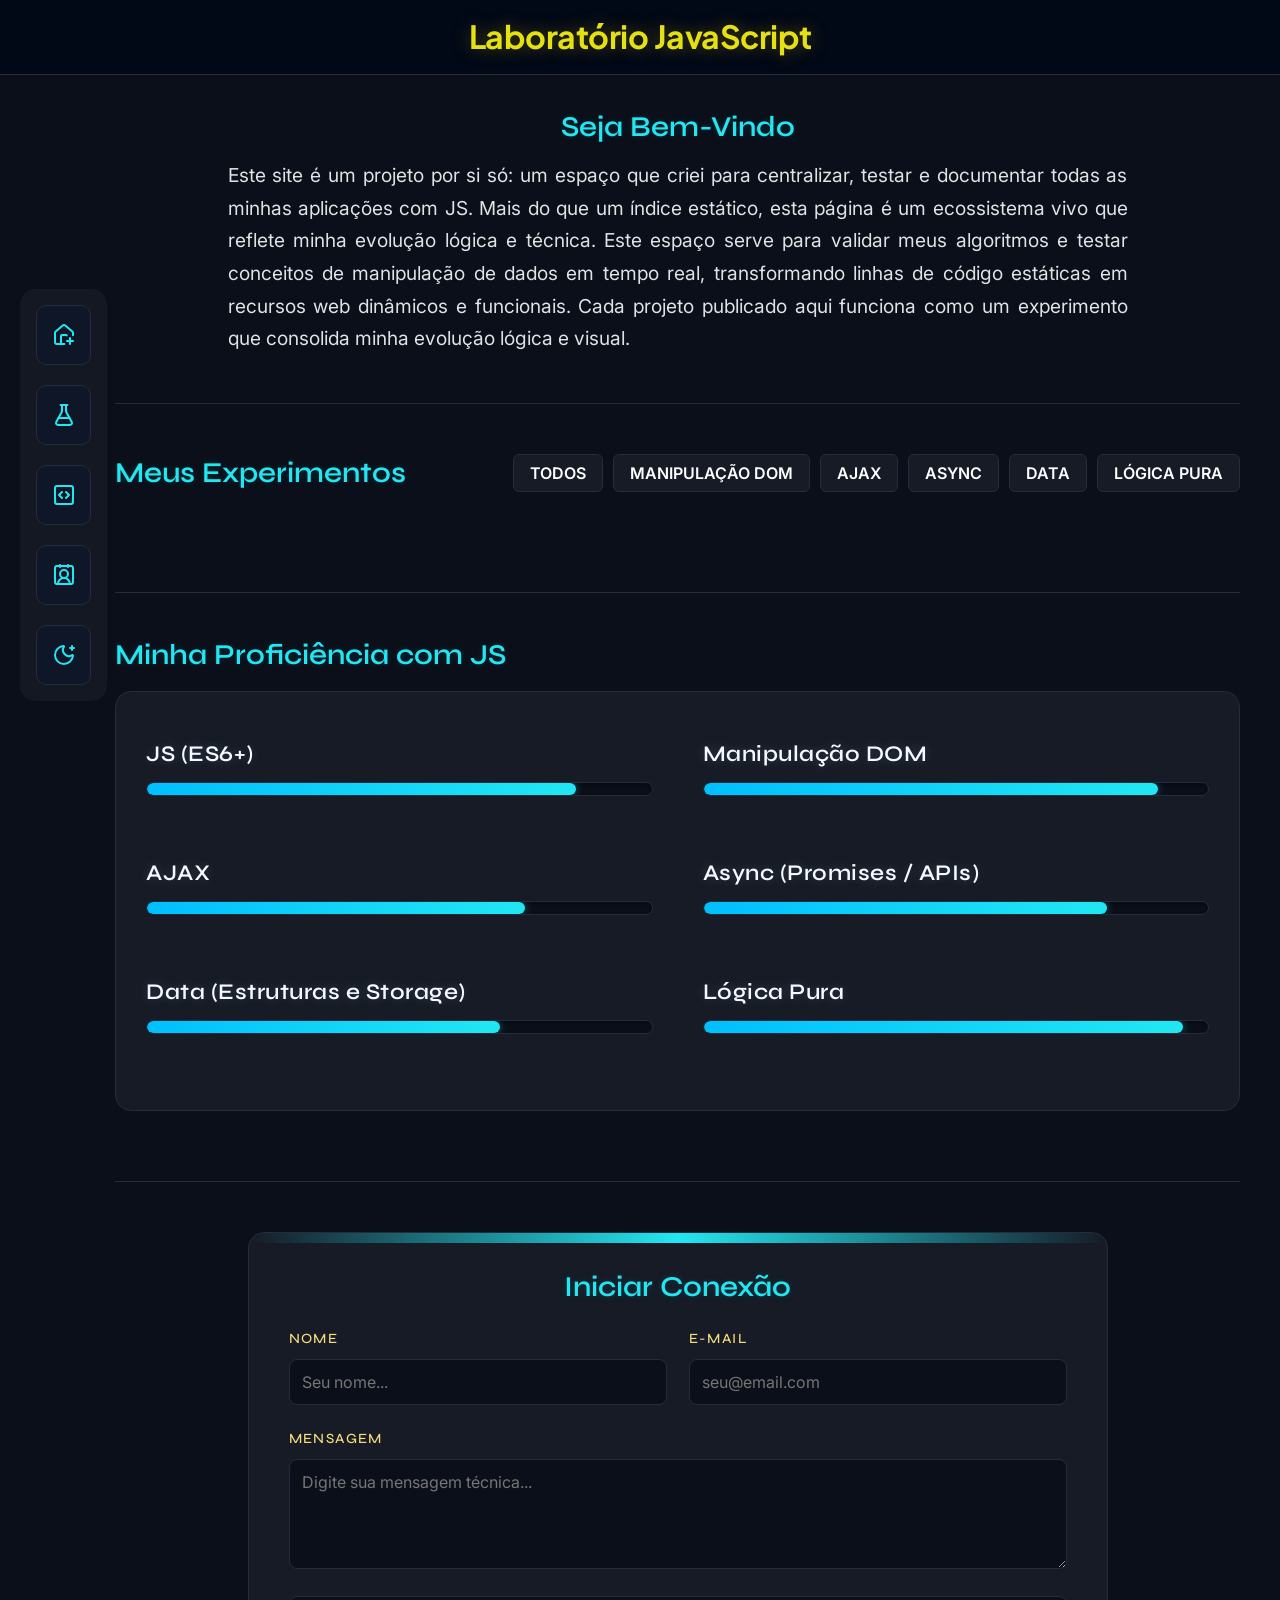
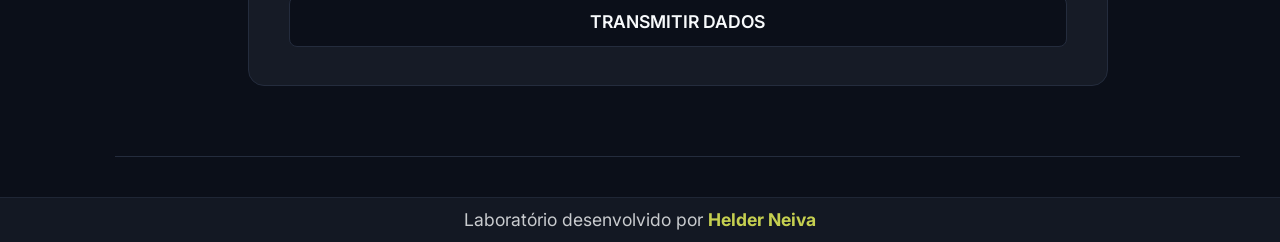
==== index.html @ 337a525c "postll" ====
<!DOCTYPE html>
<html lang="pt-br">
<head>
    <meta charset="UTF-8">
    <meta name="viewport" content="width=device-width, initial-scale=1.0">
    <title>Laboratório JavaScript</title>
    <link rel="shortcut icon" href="favicon.ico" type="image/x-icon">

    <script>
      try {
        if (localStorage.getItem('laboratorio-tema') === 'light') {
          document.documentElement.classList.add('light-mode');
        }
      } catch (e) {}
    </script>

    <link rel="preconnect" href="https://fonts.googleapis.com">
    <link rel="preconnect" href="https://fonts.gstatic.com" crossorigin>
    <link href="https://fonts.googleapis.com/css2?family=Plus+Jakarta+Sans:wght@700;800&display=swap" rel="stylesheet">

    <link rel="stylesheet" href="estilos/principal.css">
    <script src="scripts/lucide.js"></script>
</head>
<body>

    <header>
        <h1>Laboratório JavaScript</h1>
    </header>

    <nav id="menu" aria-label="Menu principal">
        <ul>
            <li><a href="#apresentacao" aria-label="Início"><i data-lucide="house-plus"></i></a></li>
            <li><a href="#painel-controle" aria-label="Meus experimentos"><i data-lucide="flask-conical"></i></a></li>
            <li><a href="#experiencia" aria-label="Minha proficiência"><i data-lucide="square-code"></i></a></li>
            <li><a href="#contato" aria-label="Contato"><i data-lucide="contact-round"></i></a></li>
            <li><a href="#" class="btn-tema" aria-label="Alternar tema claro/escuro"><i data-lucide="moon-star"></i></a></li>
        </ul>
    </nav>

    <main>
        <section id="apresentacao">
            <h2>Seja Bem-Vindo</h2>
            <p>Este site é um projeto por si só: um espaço que criei para centralizar, testar e documentar todas as minhas aplicações com JS. Mais do que um índice estático, esta página é um ecossistema vivo que reflete minha evolução lógica e técnica. Este espaço serve para validar meus algoritmos e testar conceitos de manipulação de dados em tempo real, transformando linhas de código estáticas em recursos web dinâmicos e funcionais. Cada projeto publicado aqui funciona como um experimento que consolida minha evolução lógica e visual.</p>
        </section>

        <section id="painel-controle" class="lab">
            <div class="painel-barra-horizontal">
                <h2>Meus Experimentos</h2>

                <div class="filtros">
                    <button class="btn-filtro active" data-categoria="todos">Todos</button>
                    <button class="btn-filtro" data-categoria="dom">Manipulação DOM</button>
                    <button class="btn-filtro" data-categoria="api">AJAX</button>
                    <button class="btn-filtro" data-categoria="async">Async</button>
                    <button class="btn-filtro" data-categoria="data">Data</button>
                    <button class="btn-filtro" data-categoria="logica">Lógica Pura</button>
                </div>
            </div>

            <!-- O Grid onde o JavaScript renderiza os cards -->
            <div id="grid-projetos" class="grid-container"></div>
        </section>

        <section id="experiencia" class="experiencia-container">
            <h2>Minha Proficiência com JS</h2>
            <div class="habilidades-bloco">
                <div class="tech-item">
                    <h3>JS (ES6+)</h3>
                    <div class="barra-progresso"><div class="progresso-interno" style="width: 85%;"></div></div>
                </div>
                <div class="tech-item">
                    <h3>Manipulação DOM</h3>
                    <div class="barra-progresso"><div class="progresso-interno" style="width: 90%;"></div></div>
                </div>
                <div class="tech-item">
                    <h3>AJAX</h3>
                    <div class="barra-progresso"><div class="progresso-interno" style="width: 75%;"></div></div>
                </div>
                <div class="tech-item">
                    <h3>Async (Promises / APIs)</h3>
                    <div class="barra-progresso"><div class="progresso-interno" style="width: 80%;"></div></div>
                </div>
                <div class="tech-item">
                    <h3>Data (Estruturas e Storage)</h3>
                    <div class="barra-progresso"><div class="progresso-interno" style="width: 70%;"></div></div>
                </div>
                <div class="tech-item">
                    <h3>Lógica Pura</h3>
                    <div class="barra-progresso"><div class="progresso-interno" style="width: 95%;"></div></div>
                </div>
            </div>
        </section>

        <section id="contato" class="contato-container">
            <div class="formulario-bloco">
                <h2>Iniciar Conexão</h2>
                <form id="form-contato">
                    <div class="input-grupo">
                        <label for="nome">Nome</label>
                        <input type="text" id="nome" name="nome" required placeholder="Seu nome...">
                    </div>
                    <div class="input-grupo">
                        <label for="email">E-mail</label>
                        <input type="email" id="email" name="email" required placeholder="seu@email.com">
                    </div>
                    <div class="input-grupo">
                        <label for="mensagem">Mensagem</label>
                        <textarea id="mensagem" name="mensagem" rows="4" required placeholder="Digite sua mensagem técnica..."></textarea>
                    </div>
                    <button type="submit" class="btn-enviar">Transmitir Dados</button>
                </form>
            </div>
        </section>
    </main>

    <footer>
        <p>Laboratório desenvolvido por <a href="https://github.com/helderneiva" target="_blank" rel="noopener noreferrer">Helder Neiva</a></p>
    </footer>

    <div id="modal-container" class="modal-oculto" role="dialog" aria-modal="true" aria-hidden="true">
        <div class="modal-conteudo">
            <button id="btn-fechar-modal" class="modal-fechar" type="button" aria-label="Fechar"><i data-lucide="x"></i></button>
            <div id="modal-corpo">
                <!-- Conteúdo dinâmico -->
            </div>
        </div>
    </div>

    <script src="scripts/script.js"></script>
    <script>
      lucide.createIcons();
    </script>
</body>
</html>
---- estilos/principal.css ----
@charset "UTF-8";

@font-face {
  font-family: 'Syne Local';
  src: url('../fontes/Syne-VariableFont_wght.ttf') format('truetype');
  font-weight: 400 800;
  font-style: normal;
  font-display: swap;
}

@font-face {
  font-family: 'Inter Local';
  src: url('../fontes/Inter-VariableFont_opsz,wght.ttf') format('truetype');
  font-weight: 100 900;
  font-style: normal;
  font-display: swap;
}

:root {
  /* Tipografia */
  --font-titulos-main: 'Plus Jakarta Sans', sans-serif;
  --font-titulos-secoes: 'Syne Local', sans-serif;
  --font-textos: 'Inter Local', sans-serif;

  /* Base */
  --fundo-principal: #0b0f19;
  --fundo-card: #161b26;
  --borda: #242c3d;

  /* Texto */
  --texto: #f8fafc;
  --texto-inverso: #0b0f19;
  --texto-secundario: #f4ff5e;
  --texto-botao-filtro: #fdfeff;
  --opacidade-rodape: 0.8;

  --destaque: #ffe731;
  --destaque-inverso: #0b0f19;

  /* Títulos */
  --titulo-h2: #22e7f2;                    
  --titulo-h3: #fde829;
  --glow-h2: 0 0 6px #22e7f226;
  --glow-h3: 0 0 6px #e9d52033;

  --header-fundo: #010816;
  --header-cor: #e4e011;
  --header-glow: 0 0 18px #ffd60a56;

  
  --menu-fundo: #161b26cc;
  --menu-borda: transparent;
  --menu-item-fundo: #0f172acc;
  --menu-hover-fundo: #353535;             
  --menu-hover-icone: #e7f51f;             
  --menu-hover-borda: #f1ff31bb;

  /* Filtros e cards */
  --filtro-hover-fundo: #22e7f20d;
  --card-hover-sombra: 0 5px 15px #22e7f21a;

  --tech-titulo: #f5f9ff;
  --tech-titulo-glow: 0 0 12px #bcd9ff33;
  --tech-titulo-hover: #ffe731;
  --tech-titulo-hover-glow: 0 0 14px #ffe73173;
  --barra-gradiente: linear-gradient(90deg, #00bfff 0%, var(--titulo-h2) 100%);
  --barra-glow: 0 0 8px #22e7f266;
  --barra-sombra-interna: inset 0 2px 4px #00000066;

  
  --label-form: #f3dd7e;

  /* Modal */
  --modal-overlay: #0b0f19da;

  color-scheme: dark;
}

:root.light-mode {
  /* Base */
  --fundo-principal: #f6f8fc;
  --fundo-card: #ffffff;
  --borda: #d9e0ec;

  /* Texto */
  --texto: #0f172a;
  --texto-inverso: #0b0f19;
  --texto-secundario: #b45309;
  --texto-botao-filtro: var(--texto);
  --opacidade-rodape: 1;

  /* Destaque */
  --destaque: #f5c400;
  --destaque-inverso: #0b0f19;

  /* Títulos */
  --titulo-h2: #0e7490;
  --titulo-h3: #a16207;
  --glow-h2: none;
  --glow-h3: none;

  
  --header-fundo: #ffffffe6;
  --header-cor: #8a5a0b;
  --header-glow: none;

  /* Menu lateral */
  --menu-fundo: #ffffffcc;
  --menu-borda: #0f172a1a;
  --menu-item-fundo: #eef2f9cc;
  --menu-hover-fundo: #ffffff;
  --menu-hover-icone: #b45309;
  --menu-hover-borda: #b4530966;

  /* Filtros e cards */
  --filtro-hover-fundo: #0e74901a;
  --card-hover-sombra: 0 8px 20px #0e749024;

  /* Habilidades */
  --tech-titulo: var(--texto);
  --tech-titulo-glow: none;
  --tech-titulo-hover: var(--titulo-h3);
  --tech-titulo-hover-glow: none;
  --barra-gradiente: linear-gradient(90deg, #0891b2 0%, #0e7490 100%);
  --barra-glow: none;
  --barra-sombra-interna: inset 0 2px 4px #0f172a1a;

  /* Formulário */
  --label-form: #8a5a0b;

  --modal-overlay: #0f172a99;

  color-scheme: light;
}

html {
  scroll-behavior: smooth;
  scroll-padding-top: 100px;
}

* {
  margin: 0;
  padding: 0;
  box-sizing: border-box;
}

body {
  font-family: var(--font-textos);
  line-height: 1.5em;
  background-color: var(--fundo-principal);
  color: var(--texto);
  display: flex;
  flex-direction: column;
  min-height: 100vh;
  transition: background-color 0.3s ease, color 0.3s ease;
}

:focus-visible {
  outline: 2px solid var(--titulo-h2);
  outline-offset: 3px;
}

header {
  position: fixed;
  top: 0;
  left: 0;
  width: 100%;
  height: 75px;
  background-color: var(--header-fundo);
  border-bottom: 1px solid var(--borda);
  padding: 0 40px;
  display: flex;
  justify-content: center;
  align-items: center;
  z-index: 999;
  transition: background-color 0.3s ease;
}

header h1 {
  font-family: var(--font-titulos-main);
  font-size: 2em;
  font-weight: 700;
  line-height: 1.8;
  text-align: center;
  letter-spacing: -0.5px;
  color: var(--header-cor);
  text-shadow: var(--header-glow);
}

nav#menu {
  position: fixed;
  top: 55%;
  left: 20px;
  transform: translateY(-50%);
  background: var(--menu-fundo);
  border: 1px solid var(--menu-borda);
  border-radius: 15px;
  padding: 15px;
  z-index: 1000;
  transition: all 0.3s ease;
}

nav#menu ul {
  list-style: none;
  display: flex;
  flex-direction: column;
  gap: 20px;
}

nav#menu a {
  text-decoration: none;
  color: var(--titulo-h2); 
  background-color: var(--menu-item-fundo);
  font-size: 1.2em;
  width: 55px;
  height: 60px;
  border-radius: 10px;
  border: 1px solid var(--borda);
  display: flex;
  justify-content: center;
  align-items: center;
  transition: all 0.3s cubic-bezier(0.4, 0, 0.2, 1);
}

nav#menu a:hover,
nav#menu a:focus-visible {
  background-color: var(--menu-hover-fundo);
  color: var(--menu-hover-icone);
  border-color: var(--menu-hover-borda);
  transform: scale(1.1) translateX(4px);
}

main {
  flex: 1;
  padding-top: 85px;
  padding-left: 115px;
  padding-right: 40px;
  max-width: 1300px;
  width: 100%;
  margin: 0 auto;
}

h2 {
  font-family: var(--font-titulos-secoes);
  font-size: 1.8em;
  font-weight: 600;
  color: var(--titulo-h2);
  text-shadow: var(--glow-h2);
  margin-bottom: 24px;
}

h3 {
  font-family: var(--font-titulos-secoes);
  font-size: 1.4em;
  font-weight: 600;
  color: var(--titulo-h3);
  text-shadow: var(--glow-h3);
}

section {
  padding: 50px 0 70px 0;
  border-bottom: 1px solid var(--borda);
}

section#apresentacao {
  text-align: center;
  padding: 30px 0 48px 0;
}

section#apresentacao h2 {
  margin-bottom: 20px;
}

section#apresentacao p {
  max-width: 75ch;
  margin: 0 auto;
  font-size: 1.2em;
  line-height: 1.7em;
  text-align: justify;
  color: var(--texto);
  opacity: 0.9;
}

section#painel-controle {
  display: flex;
  flex-direction: column;
  gap: 30px;
}

.painel-barra-horizontal {
  display: flex;
  justify-content: space-between;
  align-items: center;
  flex-wrap: wrap;
  gap: 20px;
}

.painel-barra-horizontal h2 {
  margin-bottom: 0;
}

.filtros {
  display: flex;
  gap: 10px;
  flex-wrap: wrap;
}

.btn-filtro {
  font-family: var(--font-textos);
  font-size: 1em;
  font-weight: 600;
  background-color: var(--fundo-card);
  color: var(--texto-botao-filtro);
  border: 1px solid var(--borda);
  padding: 8px 16px;
  border-radius: 6px;
  cursor: pointer;
  text-transform: uppercase;
  transition: all 0.2s ease;
}

.btn-filtro:hover{
  color: var(--titulo-h2);
  border-color: var(--titulo-h2);
  background-color: var(--filtro-hover-fundo);
}

.grid-container {
  display: grid;
  grid-template-columns: repeat(auto-fill, minmax(min(280px, 100%), 1fr));
  gap: 24px;
  width: 100%;
}

.card-projeto {
  background-color: var(--fundo-card);
  border: 1px solid var(--borda);
  border-radius: 12px;
  padding: 24px;
  display: flex;
  flex-direction: column;
  gap: 16px;
  transition: all 0.25s ease;
  min-width: 0;
}

.card-projeto:hover {
  transform: translateY(-4px);
  border-color: var(--titulo-h2);
  box-shadow: var(--card-hover-sombra);
}

.card-projeto p {
  color: var(--texto);
  opacity: 0.85;
  overflow-wrap: anywhere;
}

.card-tag {
  font-size: 1em;
  color: var(--titulo-h2);
  text-transform: uppercase;
  font-weight: bold;
}

.card-link {
  font-family: var(--font-titulos-secoes);
  text-decoration: none;
  background-color: var(--fundo-principal);
  color: var(--texto);
  border: 1px solid var(--borda);
  padding: 10px;
  border-radius: 8px;
  text-align: center;
  font-weight: bold;
  text-transform: uppercase;
  font-size: 1em;
  cursor: pointer;
  transition: all 0.2s ease;
}

.card-link:hover {
  background-color: var(--destaque);
  color: var(--texto-inverso);
  border-color: var(--destaque);
}

/* --- HABILIDADES --- */
.experiencia-container h2 {
  text-align: left;
}

.habilidades-bloco {
  background-color: var(--fundo-card);
  border: 1px solid var(--borda);
  border-radius: 16px;
  padding: 50px 30px;
  display: grid;
  grid-template-columns: repeat(auto-fit, minmax(min(350px, 100%), 1fr));
  gap: 40px 50px;
  height: auto;
  min-height: 420px;
}

.tech-item {
  display: flex;
  flex-direction: column;
  gap: 16px;
  width: 100%;
  min-width: 0;
}

.tech-item h3 {
  font-family: var(--font-titulos-secoes);
  font-size: 1.4em;
  font-weight: 600;
  letter-spacing: 0.5px;
  color: var(--tech-titulo);
  text-shadow: var(--tech-titulo-glow);
  transform-origin: left center;
  transition: color 0.25s ease, transform 0.25s ease, text-shadow 0.25s ease;
}

.tech-item:hover h3 {
  color: var(--tech-titulo-hover);
  text-shadow: var(--tech-titulo-hover-glow);
  transform: scale(1.07);
}

.barra-progresso {
  width: 100%;
  height: 14px;
  background-color: var(--fundo-principal);
  border: 1px solid var(--borda);
  border-radius: 50px;
  overflow: hidden;
  box-shadow: var(--barra-sombra-interna);
}

.progresso-interno {
  height: 100%;
  background: var(--barra-gradiente);
  border-radius: 50px;
  box-shadow: var(--barra-glow);
  transition: width 1.5s cubic-bezier(0.1, 1, 0.1, 1);
  width: 0%;
}

section#contato {
  width: 100%;
  margin: 0 auto;
  display: flex;
  flex-flow: row nowrap;
  justify-content: center;
  align-items: center;
}

.formulario-bloco {
  background-color: var(--fundo-card);
  border: 1px solid var(--borda);
  padding: 42px 40px 38px 40px;
  border-radius: 16px;
  position: relative;
  overflow: hidden;
  width: 100%;
  max-width: 860px;
}

.formulario-bloco::before {
  content: '';
  position: absolute;
  top: 0;
  left: 0;
  width: 100%;
  height: 10px;
  background: linear-gradient(90deg, transparent, var(--titulo-h2), transparent);
}

.formulario-bloco h2 {
  margin-bottom: 28px;
  text-align: center;
}

#form-contato {
  display: grid;
  grid-template-columns: repeat(2, minmax(0, 1fr)); /* Nome e E-mail lado a lado */
  gap: 22px;
}

#form-contato .input-grupo:nth-child(1) {
  grid-column: 1;
}

#form-contato .input-grupo:nth-child(2) {
  grid-column: 2;
}

#form-contato .input-grupo:nth-child(3) {
  grid-column: 1 / -1;
}

#form-contato .btn-enviar {
  grid-column: 1 / -1;
}

.input-grupo {
  display: flex;
  flex-direction: column;
  gap: 8px;
}

.input-grupo label {
  font-family: var(--font-titulos-secoes);
  color: var(--label-form);
  font-size: 0.88em;
  font-weight: 500;
  letter-spacing: 0.1em;
  text-transform: uppercase;
}

.input-grupo input,
.input-grupo textarea {
  width: 100%;
  background-color: var(--fundo-principal);
  border: 1px solid var(--borda);
  border-radius: 8px;
  padding: 12px;
  color: var(--texto);
  font-family: var(--font-textos);
  font-size: 1em;
  transition: all 0.2s ease;
}

.input-grupo textarea {
  min-height: 110px;
  max-height: 250px;
  resize: vertical;
}

.btn-enviar {
  font-family: var(--font-textos);
  background-color: var(--fundo-principal);
  color: var(--texto);
  border: 1px solid var(--borda);
  padding: 14px;
  border-radius: 8px;
  font-size: 1.1em;
  font-weight: 600;
  text-transform: uppercase;
  cursor: pointer;
  transition: all 0.2s ease;
  margin-top: 5px;
}

.btn-enviar:hover:not(:disabled) {
  background-color: var(--destaque);
  color: var(--texto-inverso);
  border-color: var(--destaque);
}

.btn-enviar:disabled {
  opacity: 0.6;
  cursor: wait;
}

footer {
  background-color: var(--fundo-card);
  border-top: 1px solid var(--borda);
  padding: 10px;
  text-align: center;
  font-family: var(--font-textos);
  font-size: 1.1em;
  color: var(--texto);
  opacity: var(--opacidade-rodape);
  margin-top: 40px;
}

footer p {
  max-width: 1200px;
  margin: 0 auto;
}

footer a {
  color: var(--texto-secundario);
  text-decoration: none;
  font-weight: 700;
  transition: all 0.3s ease;
}

footer a:hover {
  color: var(--titulo-h2);
}

#modal-container {
  position: fixed;
  top: 0;
  left: 0;
  width: 100%;
  height: 100%;
  background-color: var(--modal-overlay);
  backdrop-filter: blur(8px);
  display: flex;
  justify-content: center;
  align-items: center;
  z-index: 2000;
  opacity: 0;
  pointer-events: none;
  visibility: hidden;
  transition: opacity 0.3s ease, visibility 0.3s ease;
}

#modal-container.visivel {
  opacity: 1;
  pointer-events: all;
  visibility: visible;
}

.modal-conteudo {
  background-color: var(--fundo-card);
  border: 1px solid var(--borda);
  border-radius: 16px;
  width: 90%;
  max-width: 500px;
  max-height: 90vh;
  overflow-y: auto;
  padding: 30px;
  position: relative;
  transform: scale(0.95);
  transition: transform 0.3s ease;
}

#modal-container.visivel .modal-conteudo {
  transform: scale(1);
}

#modal-corpo h2 {
  padding-right: 30px;
}

.modal-fechar {
  position: absolute;
  top: 15px;
  right: 15px;
  background: transparent;
  border: none;
  color: var(--texto);
  display: flex;
  justify-content: center;
  align-items: center;
  cursor: pointer;
}

.modal-fechar:hover {
  color: var(--titulo-h2);
}

.modal-oculto {
  opacity: 0;
  pointer-events: none;
  visibility: hidden;
}
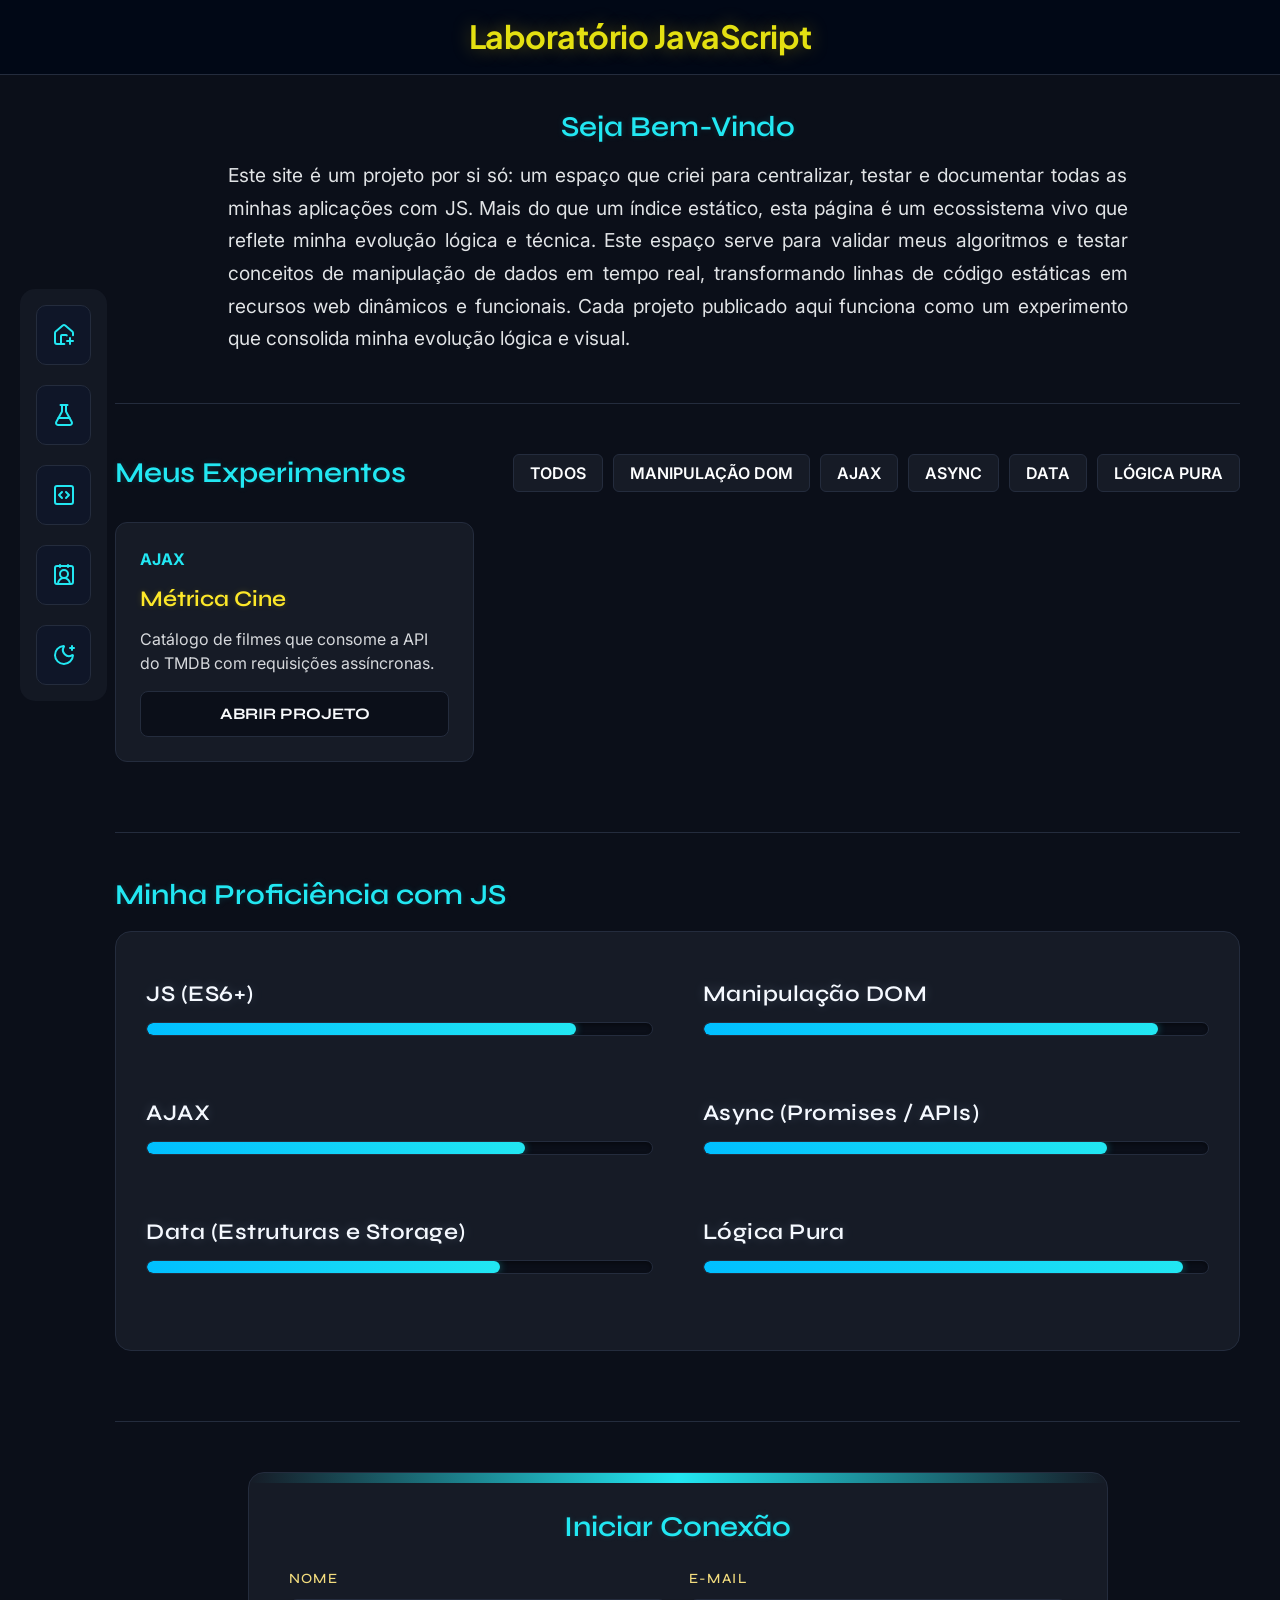
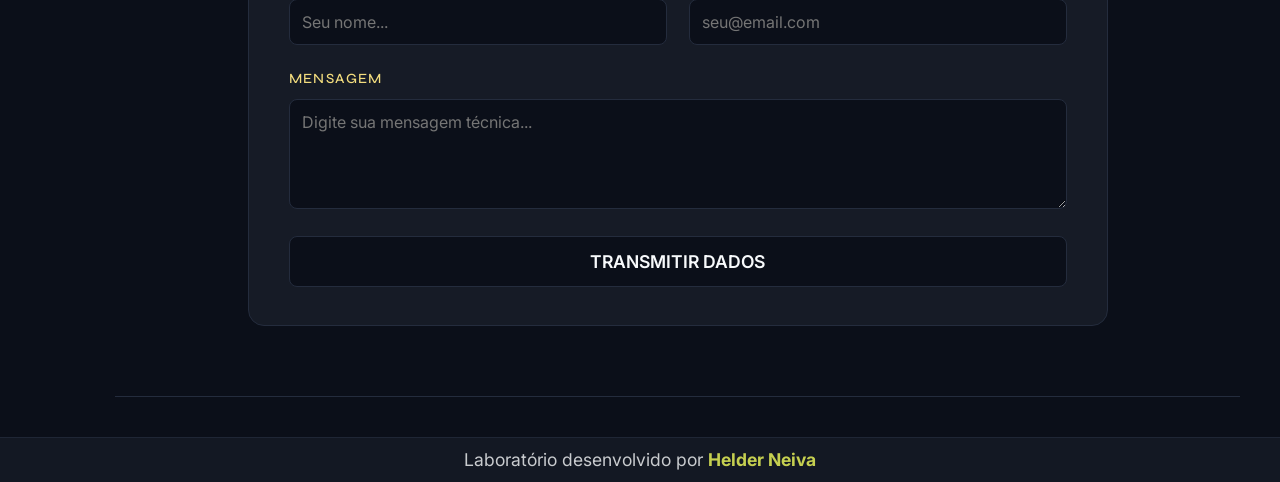
==== commit 627c0f5d: "mtcn" ====
--- a/index.html
+++ b/index.html
@@ -126,6 +126,7 @@
         </div>
     </div>
 
+    <script src="scripts/projetos.js"></script>
     <script src="scripts/script.js"></script>
     <script>
       lucide.createIcons();
--- a/estilos/principal.css
+++ b/estilos/principal.css
@@ -658,4 +658,22 @@
   opacity: 0;
   pointer-events: none;
   visibility: hidden;
+}
+
+.modal-conteudo.modal-largo {
+  width: 95%;
+  max-width: 1000px;
+}
+
+.modal-iframe {
+  width: 100%;
+  height: 65vh;
+  border: 1px solid var(--borda);
+  border-radius: 8px;
+  background: #ffffff;
+}
+
+.modal-iframe + .card-link {
+  display: block;
+  margin-top: 12px;
 }
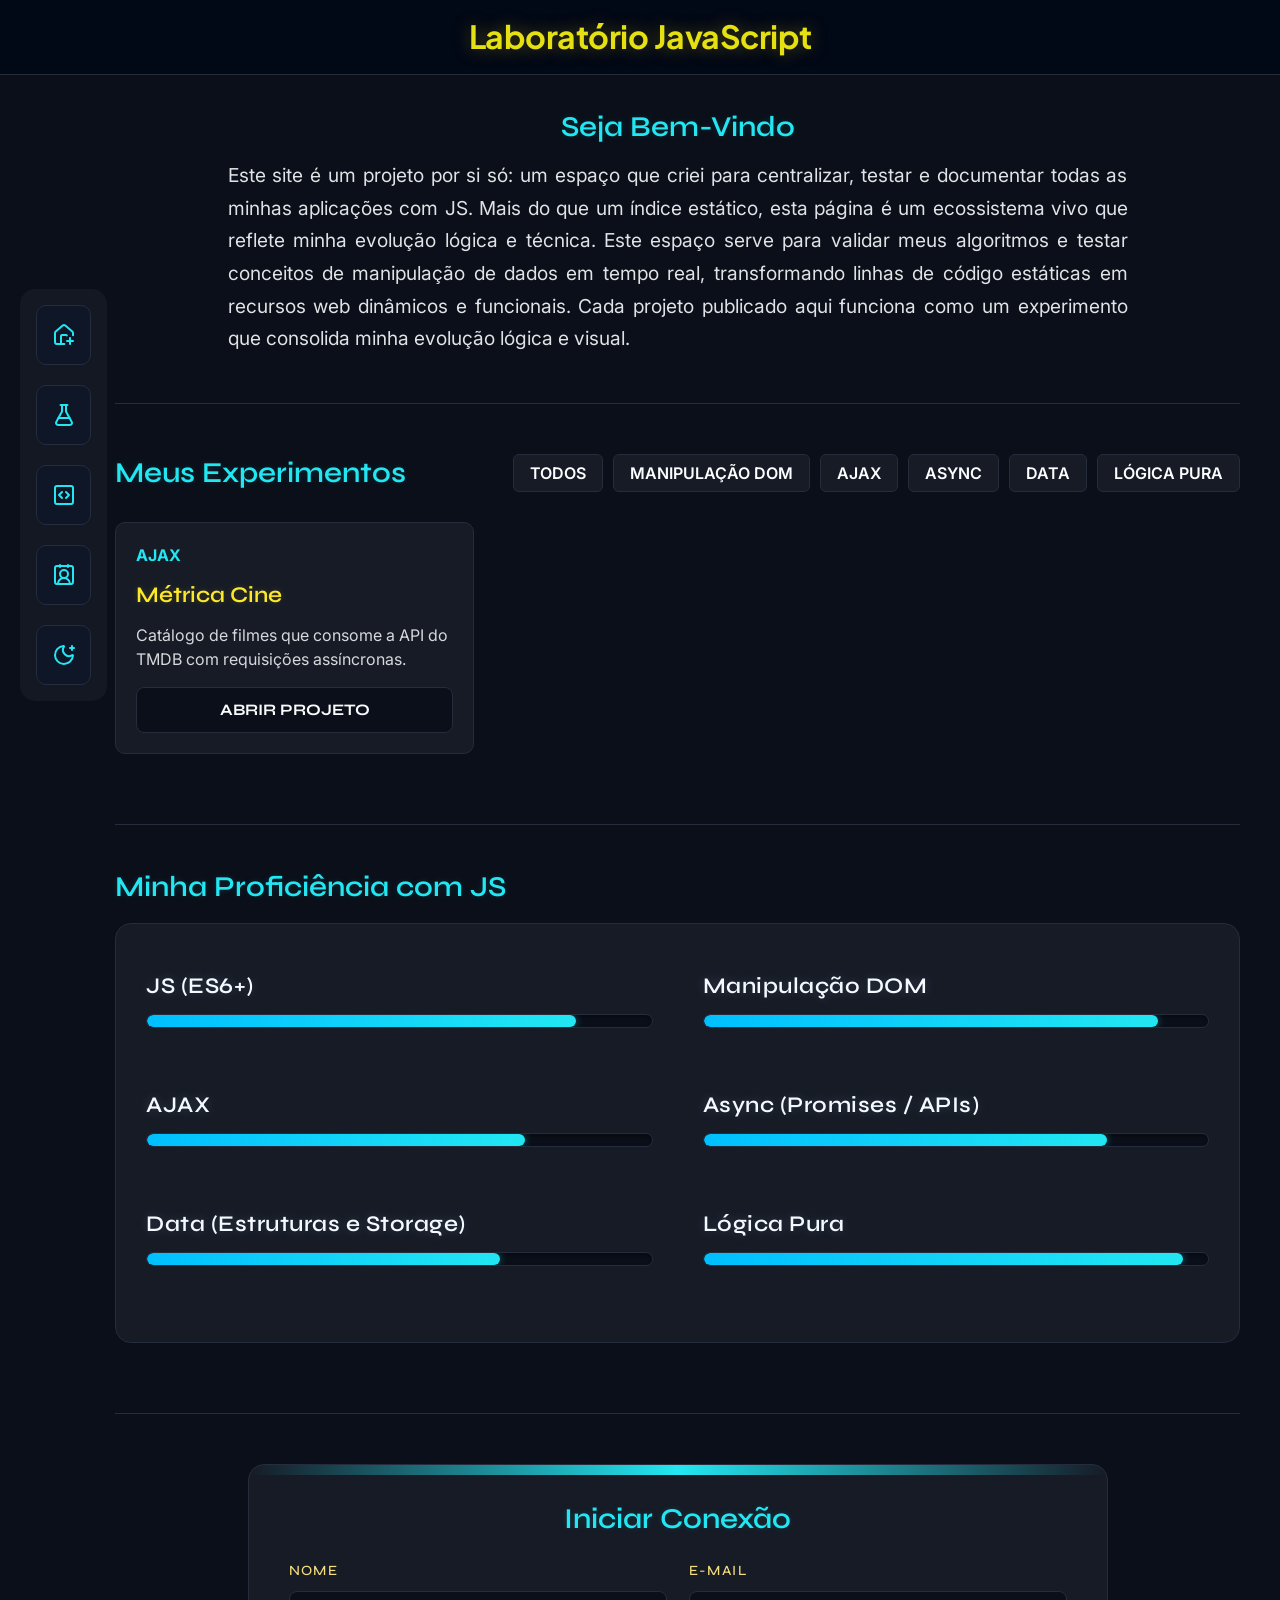
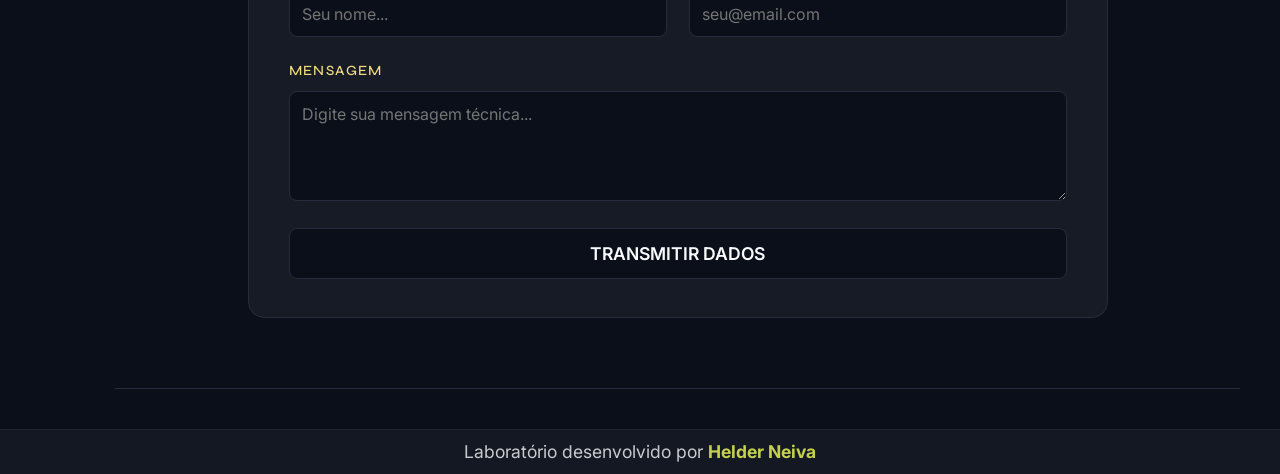
==== commit 4664a603: "cine" ====
--- a/index.html
+++ b/index.html
@@ -101,7 +101,7 @@
                     </div>
                     <div class="input-grupo">
                         <label for="email">E-mail</label>
-                        <input type="email" id="email" name="email" required placeholder="seu@email.com">
+                        <input type="email" id="email" name="email" autocomplete="email"required placeholder="seu@email.com">
                     </div>
                     <div class="input-grupo">
                         <label for="mensagem">Mensagem</label>
--- a/estilos/principal.css
+++ b/estilos/principal.css
@@ -335,8 +335,8 @@
 .card-projeto {
   background-color: var(--fundo-card);
   border: 1px solid var(--borda);
-  border-radius: 12px;
-  padding: 24px;
+  border-radius: 10px;
+  padding: 20px;
   display: flex;
   flex-direction: column;
   gap: 16px;
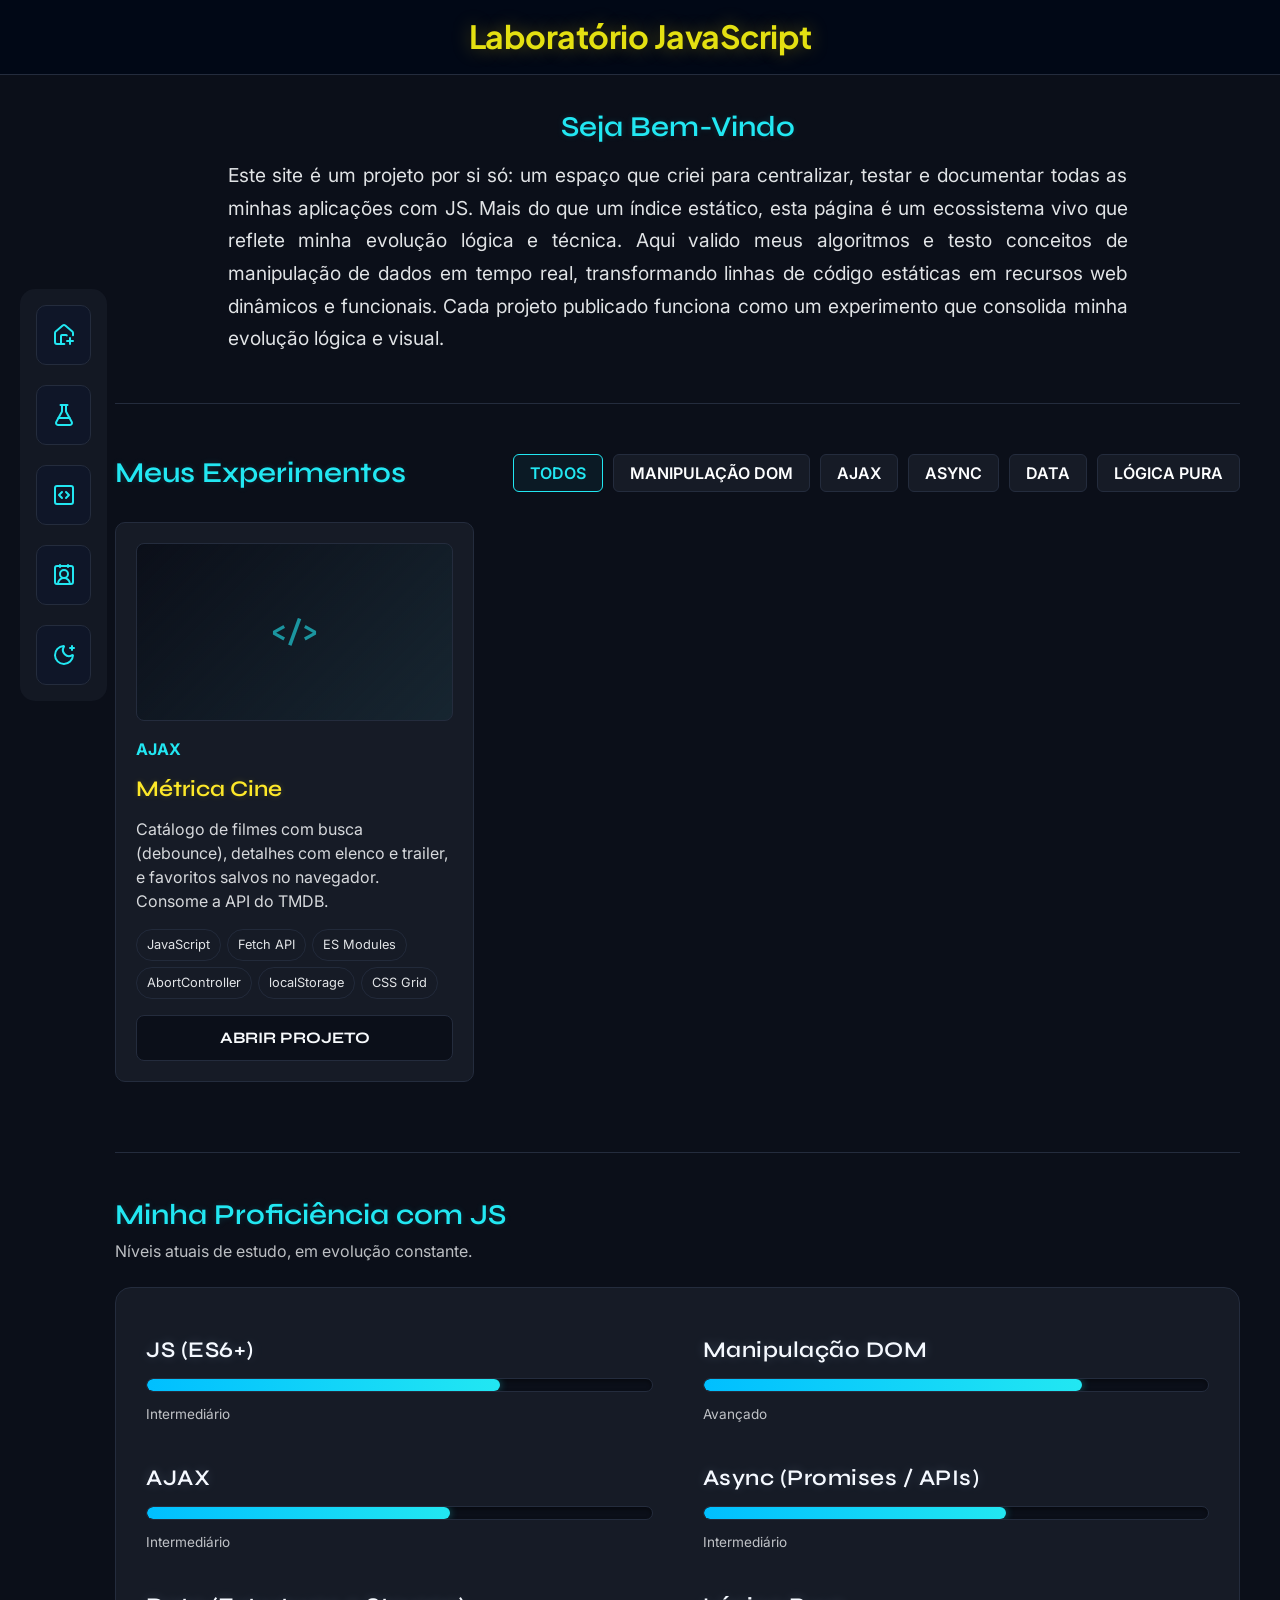
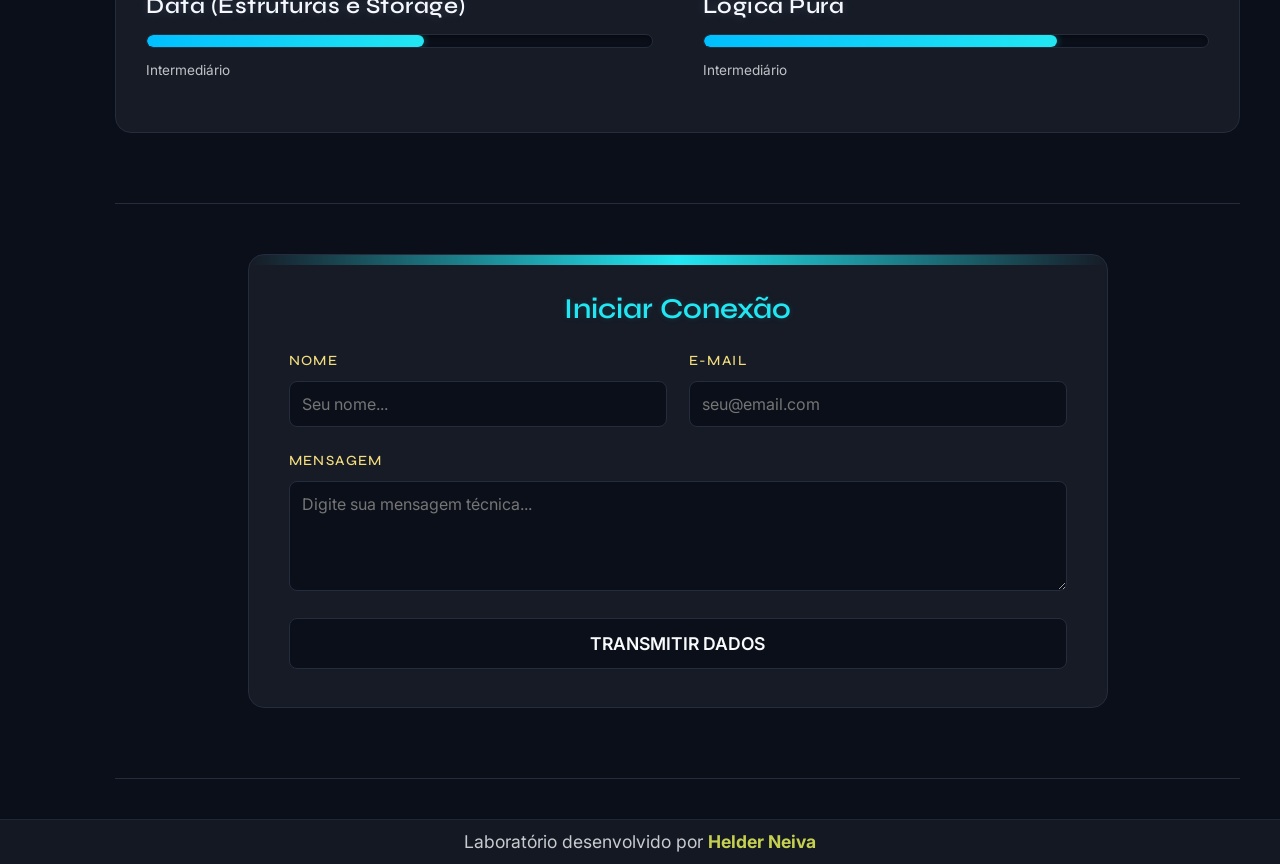
==== commit b514abc1: "suoeratt" ====
--- a/index.html
+++ b/index.html
@@ -3,7 +3,11 @@
 <head>
     <meta charset="UTF-8">
     <meta name="viewport" content="width=device-width, initial-scale=1.0">
-    <title>Laboratório JavaScript</title>
+    <title>Laboratório JavaScript | Helder Neiva</title>
+    <meta name="description" content="Laboratório com meus experimentos em JavaScript: manipulação do DOM, AJAX, async e lógica. Projetos de Helder Neiva, estudante de Sistemas de Informação.">
+    <meta property="og:title" content="Laboratório JavaScript">
+    <meta property="og:description" content="Meus experimentos e projetos em JavaScript.">
+    <meta property="og:type" content="website">
     <link rel="shortcut icon" href="favicon.ico" type="image/x-icon">
 
     <script>
@@ -17,9 +21,10 @@
     <link rel="preconnect" href="https://fonts.googleapis.com">
     <link rel="preconnect" href="https://fonts.gstatic.com" crossorigin>
     <link href="https://fonts.googleapis.com/css2?family=Plus+Jakarta+Sans:wght@700;800&display=swap" rel="stylesheet">
+    <link rel="stylesheet" href="estilos/principal.css">
 
-    <link rel="stylesheet" href="estilos/principal.css">
-    <script src="scripts/lucide.js"></script>
+    <script src="scripts/lucide.js" defer></script>
+    <script src="scripts/script.js" type="module"></script>
 </head>
 <body>
 
@@ -33,60 +38,68 @@
             <li><a href="#painel-controle" aria-label="Meus experimentos"><i data-lucide="flask-conical"></i></a></li>
             <li><a href="#experiencia" aria-label="Minha proficiência"><i data-lucide="square-code"></i></a></li>
             <li><a href="#contato" aria-label="Contato"><i data-lucide="contact-round"></i></a></li>
-            <li><a href="#" class="btn-tema" aria-label="Alternar tema claro/escuro"><i data-lucide="moon-star"></i></a></li>
+            <li><button type="button" class="btn-tema" aria-label="Alternar tema claro/escuro"><i data-lucide="moon-star"></i></button></li>
         </ul>
     </nav>
 
     <main>
         <section id="apresentacao">
             <h2>Seja Bem-Vindo</h2>
-            <p>Este site é um projeto por si só: um espaço que criei para centralizar, testar e documentar todas as minhas aplicações com JS. Mais do que um índice estático, esta página é um ecossistema vivo que reflete minha evolução lógica e técnica. Este espaço serve para validar meus algoritmos e testar conceitos de manipulação de dados em tempo real, transformando linhas de código estáticas em recursos web dinâmicos e funcionais. Cada projeto publicado aqui funciona como um experimento que consolida minha evolução lógica e visual.</p>
+            <p>Este site é um projeto por si só: um espaço que criei para centralizar, testar e documentar todas as minhas aplicações com JS. Mais do que um índice estático, esta página é um ecossistema vivo que reflete minha evolução lógica e técnica. Aqui valido meus algoritmos e testo conceitos de manipulação de dados em tempo real, transformando linhas de código estáticas em recursos web dinâmicos e funcionais. Cada projeto publicado funciona como um experimento que consolida minha evolução lógica e visual.</p>
         </section>
 
-        <section id="painel-controle" class="lab">
+        <section id="painel-controle" class="lab" aria-labelledby="titulo-experimentos">
             <div class="painel-barra-horizontal">
-                <h2>Meus Experimentos</h2>
+                <h2 id="titulo-experimentos">Meus Experimentos</h2>
 
-                <div class="filtros">
-                    <button class="btn-filtro active" data-categoria="todos">Todos</button>
-                    <button class="btn-filtro" data-categoria="dom">Manipulação DOM</button>
-                    <button class="btn-filtro" data-categoria="api">AJAX</button>
-                    <button class="btn-filtro" data-categoria="async">Async</button>
-                    <button class="btn-filtro" data-categoria="data">Data</button>
-                    <button class="btn-filtro" data-categoria="logica">Lógica Pura</button>
+                <div class="filtros" role="group" aria-label="Filtrar experimentos">
+                    <button type="button" class="btn-filtro active" data-categoria="todos">Todos</button>
+                    <button type="button" class="btn-filtro" data-categoria="dom">Manipulação DOM</button>
+                    <button type="button" class="btn-filtro" data-categoria="api">AJAX</button>
+                    <button type="button" class="btn-filtro" data-categoria="async">Async</button>
+                    <button type="button" class="btn-filtro" data-categoria="data">Data</button>
+                    <button type="button" class="btn-filtro" data-categoria="logica">Lógica Pura</button>
                 </div>
             </div>
 
-            <!-- O Grid onde o JavaScript renderiza os cards -->
-            <div id="grid-projetos" class="grid-container"></div>
+            <div class="carrossel">
+                <button type="button" class="carrossel-btn" id="carrossel-anterior" aria-label="Experimentos anteriores">
+                    <i data-lucide="chevron-left"></i>
+                </button>
+                <div id="grid-projetos" class="grid-container" role="region" aria-label="Lista de experimentos"></div>
+                <button type="button" class="carrossel-btn" id="carrossel-proximo" aria-label="Próximos experimentos">
+                    <i data-lucide="chevron-right"></i>
+                </button>
+            </div>
         </section>
 
-        <section id="experiencia" class="experiencia-container">
-            <h2>Minha Proficiência com JS</h2>
+        <section id="experiencia" class="experiencia-container" aria-labelledby="titulo-experiencia">
+            <h2 id="titulo-experiencia">Minha Proficiência com JS</h2>
+            <p class="nota-habilidades">Níveis atuais de estudo, em evolução constante.</p>
             <div class="habilidades-bloco">
                 <div class="tech-item">
                     <h3>JS (ES6+)</h3>
-                    <div class="barra-progresso"><div class="progresso-interno" style="width: 85%;"></div></div>
+                    <div class="barra-progresso"><div class="progresso-interno" data-nivel="70"></div></div>
                 </div>
                 <div class="tech-item">
                     <h3>Manipulação DOM</h3>
-                    <div class="barra-progresso"><div class="progresso-interno" style="width: 90%;"></div></div>
+                    <div class="barra-progresso"><div class="progresso-interno" data-nivel="75"></div></div>
                 </div>
                 <div class="tech-item">
                     <h3>AJAX</h3>
-                    <div class="barra-progresso"><div class="progresso-interno" style="width: 75%;"></div></div>
+                    <div class="barra-progresso"><div class="progresso-interno" data-nivel="60"></div></div>
                 </div>
                 <div class="tech-item">
                     <h3>Async (Promises / APIs)</h3>
-                    <div class="barra-progresso"><div class="progresso-interno" style="width: 80%;"></div></div>
+                    <div class="barra-progresso"><div class="progresso-interno" data-nivel="60"></div></div>
                 </div>
                 <div class="tech-item">
                     <h3>Data (Estruturas e Storage)</h3>
-                    <div class="barra-progresso"><div class="progresso-interno" style="width: 70%;"></div></div>
+                    <div class="barra-progresso"><div class="progresso-interno" data-nivel="55"></div></div>
                 </div>
                 <div class="tech-item">
                     <h3>Lógica Pura</h3>
-                    <div class="barra-progresso"><div class="progresso-interno" style="width: 95%;"></div></div>
+                    <div class="barra-progresso"><div class="progresso-interno" data-nivel="70"></div></div>
                 </div>
             </div>
         </section>
@@ -95,18 +108,20 @@
             <div class="formulario-bloco">
                 <h2>Iniciar Conexão</h2>
                 <form id="form-contato">
-                    <div class="input-grupo">
+                    <div class="input-grupo campo-nome">
                         <label for="nome">Nome</label>
-                        <input type="text" id="nome" name="nome" required placeholder="Seu nome...">
+                        <input type="text" id="nome" name="nome" autocomplete="name" required placeholder="Seu nome...">
                     </div>
-                    <div class="input-grupo">
+                    <div class="input-grupo campo-email">
                         <label for="email">E-mail</label>
-                        <input type="email" id="email" name="email" autocomplete="email"required placeholder="seu@email.com">
+                        <input type="email" id="email" name="email" autocomplete="email" required placeholder="seu@email.com">
                     </div>
-                    <div class="input-grupo">
+                    <div class="input-grupo campo-mensagem">
                         <label for="mensagem">Mensagem</label>
                         <textarea id="mensagem" name="mensagem" rows="4" required placeholder="Digite sua mensagem técnica..."></textarea>
                     </div>
+                    <!-- Honeypot anti-spam: humanos não veem, robôs preenchem -->
+                    <input type="text" name="_honey" class="honeypot" tabindex="-1" autocomplete="off" aria-hidden="true">
                     <button type="submit" class="btn-enviar">Transmitir Dados</button>
                 </form>
             </div>
@@ -117,19 +132,11 @@
         <p>Laboratório desenvolvido por <a href="https://github.com/helderneiva" target="_blank" rel="noopener noreferrer">Helder Neiva</a></p>
     </footer>
 
-    <div id="modal-container" class="modal-oculto" role="dialog" aria-modal="true" aria-hidden="true">
+    <dialog id="modal" aria-labelledby="modal-titulo">
         <div class="modal-conteudo">
             <button id="btn-fechar-modal" class="modal-fechar" type="button" aria-label="Fechar"><i data-lucide="x"></i></button>
-            <div id="modal-corpo">
-                <!-- Conteúdo dinâmico -->
-            </div>
+            <div id="modal-corpo"></div>
         </div>
-    </div>
-
-    <script src="scripts/projetos.js"></script>
-    <script src="scripts/script.js"></script>
-    <script>
-      lucide.createIcons();
-    </script>
+    </dialog>
 </body>
-</html>
+</html>
--- a/estilos/principal.css
+++ b/estilos/principal.css
@@ -22,6 +22,11 @@
   --font-titulos-secoes: 'Syne Local', sans-serif;
   --font-textos: 'Inter Local', sans-serif;
 
+  /* Transições (curva ease-in-out, mais macia) */
+  --ease-suave: cubic-bezier(0.25, 0.1, 0.25, 1);
+  --t-rapida: 0.25s var(--ease-suave);
+  --t-media: 0.35s var(--ease-suave);
+
   /* Base */
   --fundo-principal: #0b0f19;
   --fundo-card: #161b26;
@@ -38,7 +43,7 @@
   --destaque-inverso: #0b0f19;
 
   /* Títulos */
-  --titulo-h2: #22e7f2;                    
+  --titulo-h2: #22e7f2;
   --titulo-h3: #fde829;
   --glow-h2: 0 0 6px #22e7f226;
   --glow-h3: 0 0 6px #e9d52033;
@@ -47,18 +52,19 @@
   --header-cor: #e4e011;
   --header-glow: 0 0 18px #ffd60a56;
 
-  
+  /* Menu lateral */
   --menu-fundo: #161b26cc;
   --menu-borda: transparent;
   --menu-item-fundo: #0f172acc;
-  --menu-hover-fundo: #353535;             
-  --menu-hover-icone: #e7f51f;             
+  --menu-hover-fundo: #353535;
+  --menu-hover-icone: #e7f51f;
   --menu-hover-borda: #f1ff31bb;
 
   /* Filtros e cards */
   --filtro-hover-fundo: #22e7f20d;
   --card-hover-sombra: 0 5px 15px #22e7f21a;
 
+  /* Habilidades */
   --tech-titulo: #f5f9ff;
   --tech-titulo-glow: 0 0 12px #bcd9ff33;
   --tech-titulo-hover: #ffe731;
@@ -67,7 +73,7 @@
   --barra-glow: 0 0 8px #22e7f266;
   --barra-sombra-interna: inset 0 2px 4px #00000066;
 
-  
+  /* Formulário */
   --label-form: #f3dd7e;
 
   /* Modal */
@@ -99,7 +105,6 @@
   --glow-h2: none;
   --glow-h3: none;
 
-  
   --header-fundo: #ffffffe6;
   --header-cor: #8a5a0b;
   --header-glow: none;
@@ -152,7 +157,11 @@
   display: flex;
   flex-direction: column;
   min-height: 100vh;
-  transition: background-color 0.3s ease, color 0.3s ease;
+  transition: background-color var(--t-media), color var(--t-media);
+}
+
+body:has(dialog[open]) {
+  overflow: hidden;
 }
 
 :focus-visible {
@@ -160,6 +169,7 @@
   outline-offset: 3px;
 }
 
+/* ---------- Cabeçalho ---------- */
 header {
   position: fixed;
   top: 0;
@@ -173,7 +183,7 @@
   justify-content: center;
   align-items: center;
   z-index: 999;
-  transition: background-color 0.3s ease;
+  transition: background-color var(--t-media), border-color var(--t-media);
 }
 
 header h1 {
@@ -185,8 +195,10 @@
   letter-spacing: -0.5px;
   color: var(--header-cor);
   text-shadow: var(--header-glow);
-}
-
+  transition: color var(--t-media), text-shadow var(--t-media);
+}
+
+/* ---------- Menu ---------- */
 nav#menu {
   position: fixed;
   top: 55%;
@@ -197,7 +209,7 @@
   border-radius: 15px;
   padding: 15px;
   z-index: 1000;
-  transition: all 0.3s ease;
+  transition: background-color var(--t-media), border-color var(--t-media);
 }
 
 nav#menu ul {
@@ -207,9 +219,10 @@
   gap: 20px;
 }
 
-nav#menu a {
+nav#menu a,
+nav#menu button {
   text-decoration: none;
-  color: var(--titulo-h2); 
+  color: var(--titulo-h2);
   background-color: var(--menu-item-fundo);
   font-size: 1.2em;
   width: 55px;
@@ -219,17 +232,22 @@
   display: flex;
   justify-content: center;
   align-items: center;
-  transition: all 0.3s cubic-bezier(0.4, 0, 0.2, 1);
+  cursor: pointer;
+  transition: transform var(--t-media), background-color var(--t-media),
+              color var(--t-media), border-color var(--t-media);
 }
 
 nav#menu a:hover,
-nav#menu a:focus-visible {
+nav#menu a:focus-visible,
+nav#menu button:hover,
+nav#menu button:focus-visible {
   background-color: var(--menu-hover-fundo);
   color: var(--menu-hover-icone);
   border-color: var(--menu-hover-borda);
-  transform: scale(1.1) translateX(4px);
-}
-
+  transform: scale(1.06) translateX(3px);
+}
+
+/* ---------- Estrutura ---------- */
 main {
   flex: 1;
   padding-top: 85px;
@@ -247,6 +265,7 @@
   color: var(--titulo-h2);
   text-shadow: var(--glow-h2);
   margin-bottom: 24px;
+  transition: color var(--t-media), text-shadow var(--t-media);
 }
 
 h3 {
@@ -255,11 +274,13 @@
   font-weight: 600;
   color: var(--titulo-h3);
   text-shadow: var(--glow-h3);
+  transition: color var(--t-media), text-shadow var(--t-media);
 }
 
 section {
   padding: 50px 0 70px 0;
   border-bottom: 1px solid var(--borda);
+  transition: border-color var(--t-media);
 }
 
 section#apresentacao {
@@ -281,6 +302,7 @@
   opacity: 0.9;
 }
 
+/* ---------- Experimentos ---------- */
 section#painel-controle {
   display: flex;
   flex-direction: column;
@@ -316,10 +338,11 @@
   border-radius: 6px;
   cursor: pointer;
   text-transform: uppercase;
-  transition: all 0.2s ease;
-}
-
-.btn-filtro:hover{
+  transition: background-color var(--t-rapida), color var(--t-rapida), border-color var(--t-rapida);
+}
+
+.btn-filtro:hover,
+.btn-filtro.active {
   color: var(--titulo-h2);
   border-color: var(--titulo-h2);
   background-color: var(--filtro-hover-fundo);
@@ -340,8 +363,9 @@
   display: flex;
   flex-direction: column;
   gap: 16px;
-  transition: all 0.25s ease;
   min-width: 0;
+  transition: transform var(--t-media), border-color var(--t-media),
+              box-shadow var(--t-media), background-color var(--t-media);
 }
 
 .card-projeto:hover {
@@ -361,6 +385,22 @@
   color: var(--titulo-h2);
   text-transform: uppercase;
   font-weight: bold;
+  transition: color var(--t-media);
+}
+
+.card-techs {
+  list-style: none;
+  display: flex;
+  flex-wrap: wrap;
+  gap: 6px;
+}
+
+.card-techs li {
+  font-size: 0.8em;
+  padding: 3px 10px;
+  border: 1px solid var(--borda);
+  border-radius: 999px;
+  opacity: 0.9;
 }
 
 .card-link {
@@ -376,7 +416,7 @@
   text-transform: uppercase;
   font-size: 1em;
   cursor: pointer;
-  transition: all 0.2s ease;
+  transition: background-color var(--t-rapida), color var(--t-rapida), border-color var(--t-rapida);
 }
 
 .card-link:hover {
@@ -385,9 +425,71 @@
   border-color: var(--destaque);
 }
 
-/* --- HABILIDADES --- */
+.card-link-sec {
+  background: transparent;
+}
+
+/* ---------- Carrossel (liga sozinho acima do limite) ---------- */
+.carrossel {
+  display: flex;
+  align-items: center;
+  gap: 12px;
+}
+
+.carrossel .grid-container {
+  flex: 1;
+  min-width: 0;
+}
+
+.carrossel-btn {
+  display: none;
+}
+
+.modo-carrossel .carrossel-btn {
+  flex: none;
+  width: 44px;
+  height: 44px;
+  border-radius: 50%;
+  border: 1px solid var(--borda);
+  background: var(--fundo-card);
+  color: var(--titulo-h2);
+  cursor: pointer;
+  display: grid;
+  place-items: center;
+  transition: border-color var(--t-rapida), opacity var(--t-rapida), background-color var(--t-media);
+}
+
+.modo-carrossel .carrossel-btn:hover:not(:disabled) {
+  border-color: var(--titulo-h2);
+}
+
+.modo-carrossel .carrossel-btn:disabled {
+  opacity: 0.35;
+  cursor: default;
+}
+
+.modo-carrossel .grid-container {
+  display: flex;
+  overflow-x: auto;
+  scroll-snap-type: x mandatory;
+  gap: 24px;
+  padding: 8px 4px 16px;
+  scrollbar-width: thin;
+}
+
+.modo-carrossel .card-projeto {
+  flex: 0 0 min(320px, 80%);
+  scroll-snap-align: start;
+}
+
+/* ---------- Habilidades ---------- */
 .experiencia-container h2 {
   text-align: left;
+}
+
+.nota-habilidades {
+  margin: -12px 0 24px;
+  opacity: 0.75;
 }
 
 .habilidades-bloco {
@@ -400,6 +502,7 @@
   gap: 40px 50px;
   height: auto;
   min-height: 420px;
+  transition: background-color var(--t-media), border-color var(--t-media);
 }
 
 .tech-item {
@@ -418,13 +521,19 @@
   color: var(--tech-titulo);
   text-shadow: var(--tech-titulo-glow);
   transform-origin: left center;
-  transition: color 0.25s ease, transform 0.25s ease, text-shadow 0.25s ease;
+  transition: color var(--t-media), transform var(--t-media), text-shadow var(--t-media);
 }
 
 .tech-item:hover h3 {
   color: var(--tech-titulo-hover);
   text-shadow: var(--tech-titulo-hover-glow);
-  transform: scale(1.07);
+  transform: scale(1.03);
+}
+
+.tech-nivel {
+  font-size: 0.85em;
+  opacity: 0.75;
+  margin-top: -6px;
 }
 
 .barra-progresso {
@@ -435,6 +544,7 @@
   border-radius: 50px;
   overflow: hidden;
   box-shadow: var(--barra-sombra-interna);
+  transition: background-color var(--t-media), border-color var(--t-media);
 }
 
 .progresso-interno {
@@ -446,6 +556,7 @@
   width: 0%;
 }
 
+/* ---------- Contato ---------- */
 section#contato {
   width: 100%;
   margin: 0 auto;
@@ -464,6 +575,7 @@
   overflow: hidden;
   width: 100%;
   max-width: 860px;
+  transition: background-color var(--t-media), border-color var(--t-media);
 }
 
 .formulario-bloco::before {
@@ -483,24 +595,20 @@
 
 #form-contato {
   display: grid;
-  grid-template-columns: repeat(2, minmax(0, 1fr)); /* Nome e E-mail lado a lado */
+  grid-template-columns: repeat(2, minmax(0, 1fr));
   gap: 22px;
 }
 
-#form-contato .input-grupo:nth-child(1) {
-  grid-column: 1;
-}
-
-#form-contato .input-grupo:nth-child(2) {
-  grid-column: 2;
-}
-
-#form-contato .input-grupo:nth-child(3) {
-  grid-column: 1 / -1;
-}
-
+#form-contato .campo-mensagem,
 #form-contato .btn-enviar {
   grid-column: 1 / -1;
+}
+
+.honeypot {
+  position: absolute;
+  left: -9999px;
+  opacity: 0;
+  pointer-events: none;
 }
 
 .input-grupo {
@@ -516,6 +624,7 @@
   font-weight: 500;
   letter-spacing: 0.1em;
   text-transform: uppercase;
+  transition: color var(--t-media);
 }
 
 .input-grupo input,
@@ -528,7 +637,15 @@
   color: var(--texto);
   font-family: var(--font-textos);
   font-size: 1em;
-  transition: all 0.2s ease;
+  transition: border-color var(--t-rapida), box-shadow var(--t-rapida),
+              background-color var(--t-media), color var(--t-media);
+}
+
+.input-grupo input:focus,
+.input-grupo textarea:focus {
+  outline: none;
+  border-color: var(--titulo-h2);
+  box-shadow: 0 0 0 3px var(--filtro-hover-fundo);
 }
 
 .input-grupo textarea {
@@ -548,8 +665,8 @@
   font-weight: 600;
   text-transform: uppercase;
   cursor: pointer;
-  transition: all 0.2s ease;
   margin-top: 5px;
+  transition: background-color var(--t-rapida), color var(--t-rapida), border-color var(--t-rapida);
 }
 
 .btn-enviar:hover:not(:disabled) {
@@ -563,6 +680,7 @@
   cursor: wait;
 }
 
+/* ---------- Rodapé ---------- */
 footer {
   background-color: var(--fundo-card);
   border-top: 1px solid var(--borda);
@@ -573,6 +691,7 @@
   color: var(--texto);
   opacity: var(--opacidade-rodape);
   margin-top: 40px;
+  transition: background-color var(--t-media), border-color var(--t-media), color var(--t-media);
 }
 
 footer p {
@@ -584,57 +703,89 @@
   color: var(--texto-secundario);
   text-decoration: none;
   font-weight: 700;
-  transition: all 0.3s ease;
+  transition: color var(--t-rapida);
 }
 
 footer a:hover {
   color: var(--titulo-h2);
 }
 
-#modal-container {
-  position: fixed;
-  top: 0;
-  left: 0;
-  width: 100%;
-  height: 100%;
-  background-color: var(--modal-overlay);
+/* ---------- Modal (<dialog> nativo) ---------- */
+dialog#modal {
+  border: none;
+  background: transparent;
+  padding: 0;
+  margin: auto;
+  max-width: 100vw;
+  max-height: 100dvh;
+  overflow: visible;
+  opacity: 0;
+  transition: opacity 0.4s var(--ease-suave),
+              display 0.4s allow-discrete,
+              overlay 0.4s allow-discrete;
+}
+
+dialog#modal[open] {
+  opacity: 1;
+}
+
+@starting-style {
+  dialog#modal[open] {
+    opacity: 0;
+  }
+}
+
+dialog#modal::backdrop {
+  background: var(--modal-overlay);
   backdrop-filter: blur(8px);
-  display: flex;
-  justify-content: center;
-  align-items: center;
-  z-index: 2000;
-  opacity: 0;
-  pointer-events: none;
-  visibility: hidden;
-  transition: opacity 0.3s ease, visibility 0.3s ease;
-}
-
-#modal-container.visivel {
-  opacity: 1;
-  pointer-events: all;
-  visibility: visible;
+  transition: background-color 0.4s var(--ease-suave);
 }
 
 .modal-conteudo {
   background-color: var(--fundo-card);
+  color: var(--texto);
   border: 1px solid var(--borda);
   border-radius: 16px;
-  width: 90%;
-  max-width: 500px;
-  max-height: 90vh;
+  width: min(90vw, 500px);
+  max-height: 94dvh;
+  padding: 24px;
+  position: relative;
+  display: flex;
+  flex-direction: column;
+  overflow: hidden;
+}
+
+/* Modal largo (projetos em iframe): ocupa quase a tela toda */
+.modal-conteudo.modal-largo {
+  width: min(96vw, 1200px);
+  height: min(94dvh, 900px);
+}
+
+#modal-corpo {
+  display: flex;
+  flex-direction: column;
+  gap: 12px;
+  flex: 1;
+  min-height: 0;
   overflow-y: auto;
-  padding: 30px;
-  position: relative;
-  transform: scale(0.95);
-  transition: transform 0.3s ease;
-}
-
-#modal-container.visivel .modal-conteudo {
-  transform: scale(1);
 }
 
 #modal-corpo h2 {
   padding-right: 30px;
+  margin-bottom: 0;
+}
+
+/* No modal largo, o bloco do iframe preenche o espaço que sobrar */
+.modal-largo #modal-corpo {
+  overflow: hidden;
+}
+
+.modal-largo #modal-corpo > div {
+  display: flex;
+  flex-direction: column;
+  gap: 12px;
+  flex: 1;
+  min-height: 0;
 }
 
 .modal-fechar {
@@ -648,26 +799,17 @@
   justify-content: center;
   align-items: center;
   cursor: pointer;
+  transition: color var(--t-rapida);
 }
 
 .modal-fechar:hover {
   color: var(--titulo-h2);
 }
 
-.modal-oculto {
-  opacity: 0;
-  pointer-events: none;
-  visibility: hidden;
-}
-
-.modal-conteudo.modal-largo {
-  width: 95%;
-  max-width: 1000px;
-}
-
 .modal-iframe {
-  width: 100%;
-  height: 65vh;
+  flex: 1;
+  min-height: 0;
+  width: 100%;
   border: 1px solid var(--borda);
   border-radius: 8px;
   background: #ffffff;
@@ -675,5 +817,131 @@
 
 .modal-iframe + .card-link {
   display: block;
-  margin-top: 12px;
+  flex: none;
+}
+
+/* ---------- Movimento reduzido ----------
+   Remove só o MOVIMENTO (deslocamentos e zoom).
+   As transições de cor continuam suaves. */
+@media (prefers-reduced-motion: reduce) {
+  html { scroll-behavior: auto; }
+
+  .card-projeto:hover,
+  nav#menu a:hover,
+  nav#menu a:focus-visible,
+  nav#menu button:hover,
+  nav#menu button:focus-visible,
+  .tech-item:hover h3 {
+    transform: none;
+  }
+}
+
+/* ---------- Responsivo ---------- */
+@media (max-width: 768px) {
+  header { padding: 0 16px; }
+  header h1 { font-size: 1.3em; }
+
+  nav#menu {
+    top: auto;
+    bottom: 10px;
+    left: 50%;
+    right: auto;
+    transform: translateX(-50%);
+    padding: 8px;
+  }
+
+  nav#menu ul {
+    flex-direction: row;
+    gap: 8px;
+  }
+
+  nav#menu a,
+  nav#menu button {
+    width: 46px;
+    height: 46px;
+  }
+
+  nav#menu a:hover,
+  nav#menu button:hover {
+    transform: scale(1.05);
+  }
+
+  main { padding: 85px 16px 100px; }
+  section#apresentacao p { text-align: left; }
+  .habilidades-bloco { padding: 30px 20px; }
+
+  .formulario-bloco { padding: 28px 20px; }
+  #form-contato { grid-template-columns: 1fr; }
+
+  .modo-carrossel .carrossel-btn { display: none; }
+
+  .modal-conteudo { padding: 18px; }
+  .modal-conteudo.modal-largo {
+    width: 98vw;
+    height: 96dvh;
+  }
+}
+
+/* ---------- Cards: imagem de capa ---------- */
+.card-imagem {
+  aspect-ratio: 16 / 9;
+  border: 1px solid var(--borda);
+  border-radius: 8px;
+  overflow: hidden;
+  background-color: var(--fundo-principal);
+}
+
+.card-imagem img {
+  display: block;
+  width: 100%;
+  height: 100%;
+  object-fit: cover;
+}
+
+/* Espaço reservado quando a imagem não carrega */
+.card-imagem.sem-imagem {
+  display: grid;
+  place-items: center;
+  background: linear-gradient(135deg, var(--fundo-principal), var(--filtro-hover-fundo));
+}
+
+.card-imagem.sem-imagem::after {
+  content: '</>';
+  font-family: var(--font-titulos-secoes);
+  font-size: 2em;
+  font-weight: 700;
+  color: var(--titulo-h2);
+  opacity: 0.6;
+}
+
+/* ---------- Estados: vazio, erro e atributo hidden ---------- */
+[hidden] {
+  display: none !important;
+}
+
+.mensagem-vazia {
+  opacity: 0.75;
+  padding: 12px 0;
+}
+
+.grid-container > .mensagem-vazia,
+.grid-container > .estado-erro {
+  grid-column: 1 / -1;
+}
+
+.estado-erro {
+  display: flex;
+  flex-direction: column;
+  align-items: flex-start;
+  gap: 12px;
+  padding: 18px;
+  background-color: var(--fundo-card);
+  border: 1px solid var(--borda);
+  border-left: 4px solid var(--titulo-h3);
+  border-radius: 10px;
+}
+
+.modo-carrossel .grid-container > .mensagem-vazia,
+.modo-carrossel .grid-container > .estado-erro {
+  flex: 1 0 100%;
 }
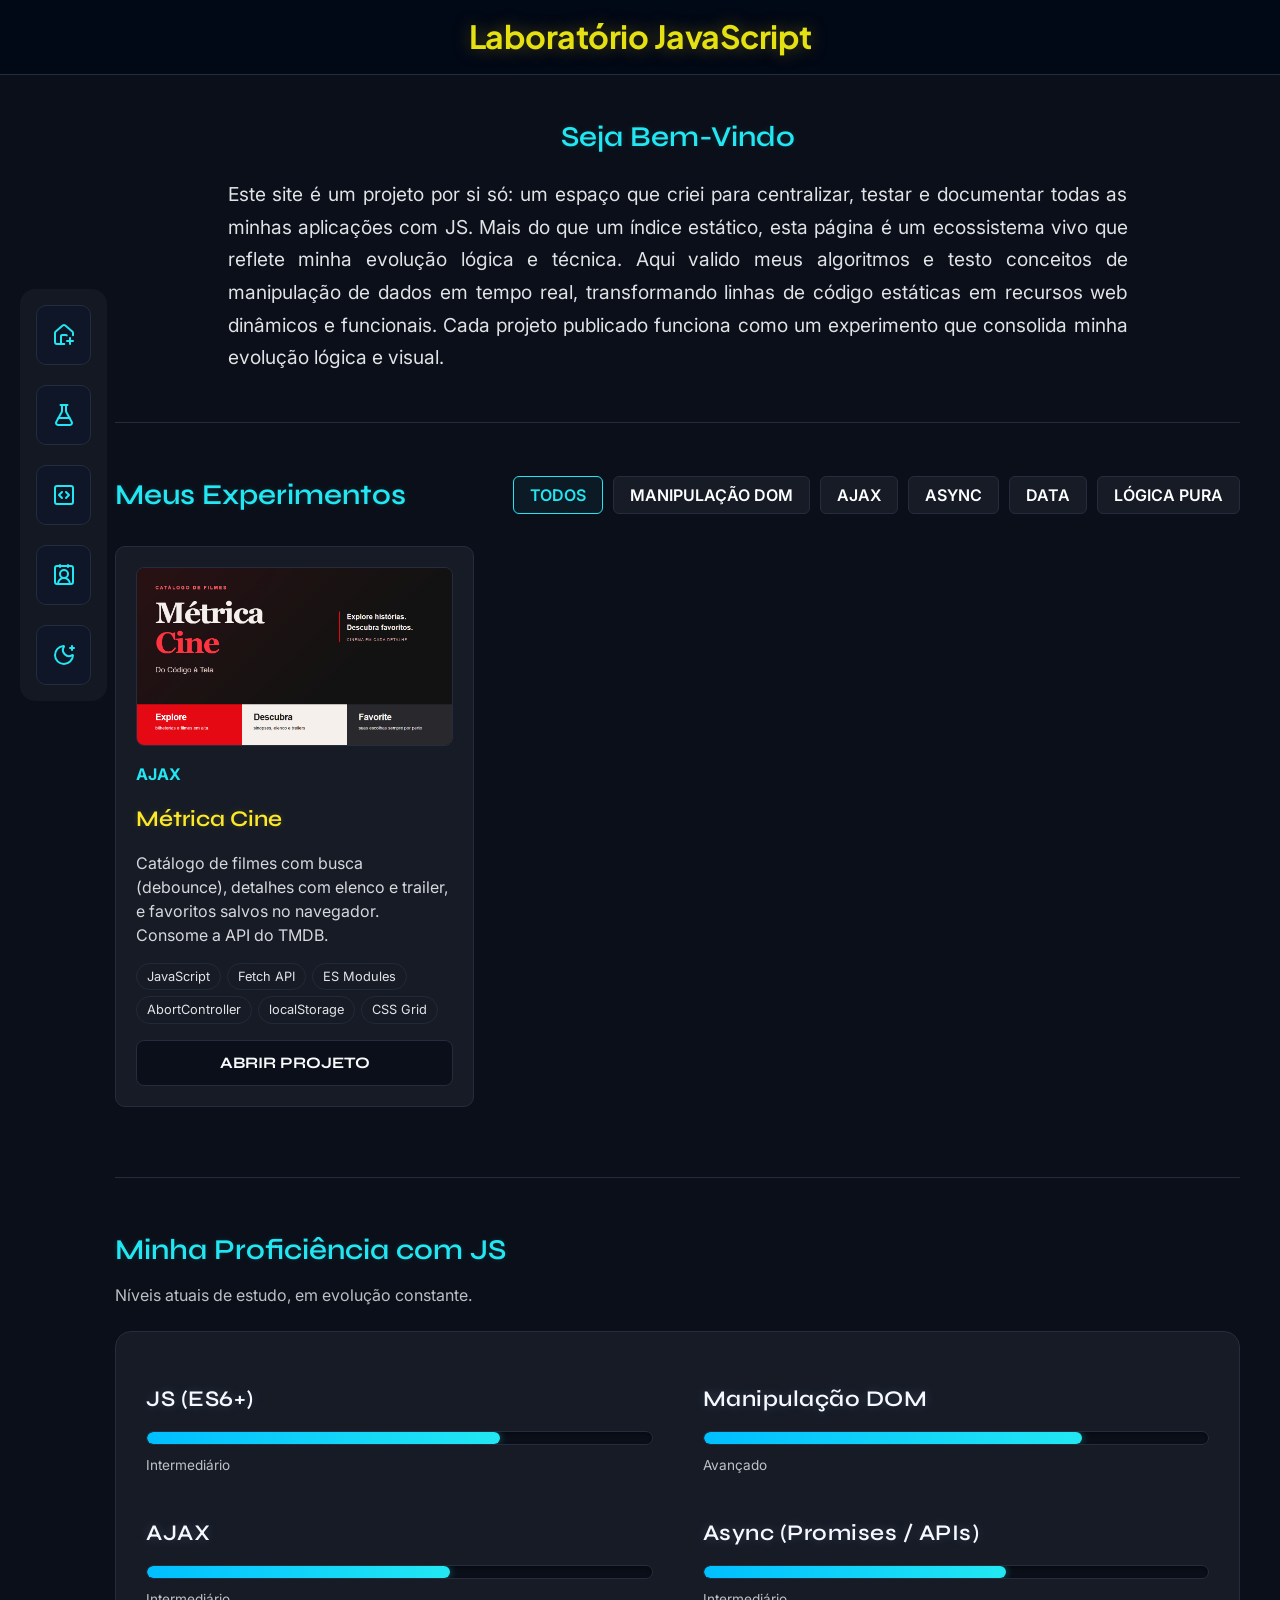
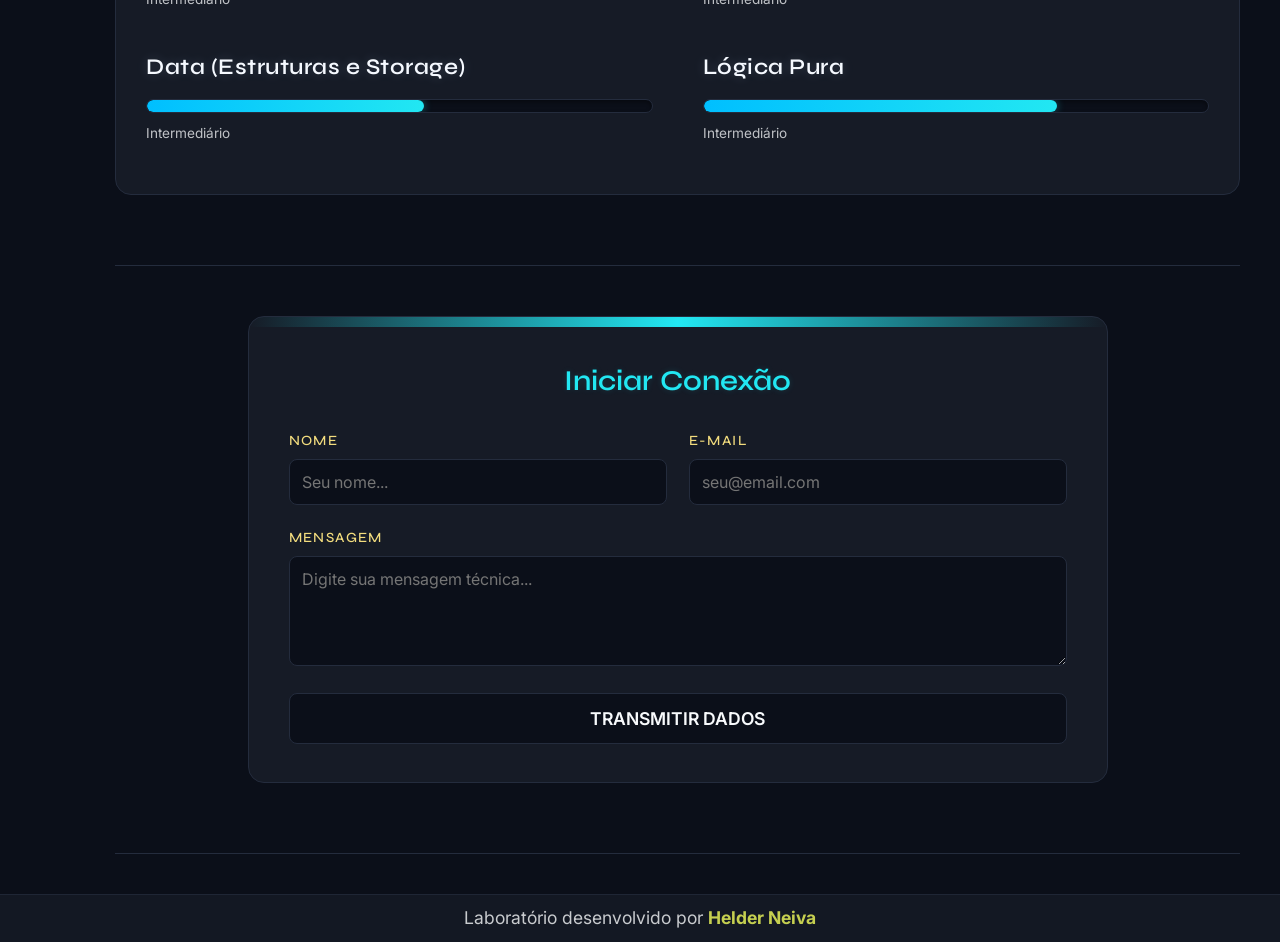
==== commit 10ff5cf0: "finishmetcin" ====
--- a/index.html
+++ b/index.html
@@ -3,103 +3,256 @@
 <head>
     <meta charset="UTF-8">
     <meta name="viewport" content="width=device-width, initial-scale=1.0">
+
     <title>Laboratório JavaScript | Helder Neiva</title>
+
     <meta name="description" content="Laboratório com meus experimentos em JavaScript: manipulação do DOM, AJAX, async e lógica. Projetos de Helder Neiva, estudante de Sistemas de Informação.">
+
     <meta property="og:title" content="Laboratório JavaScript">
     <meta property="og:description" content="Meus experimentos e projetos em JavaScript.">
     <meta property="og:type" content="website">
+
     <link rel="shortcut icon" href="favicon.ico" type="image/x-icon">
 
     <script>
-      try {
-        if (localStorage.getItem('laboratorio-tema') === 'light') {
-          document.documentElement.classList.add('light-mode');
-        }
-      } catch (e) {}
+        try {
+            if (localStorage.getItem('laboratorio-tema') === 'light') {
+                document.documentElement.classList.add('light-mode');
+            }
+        } catch (e) {}
     </script>
 
     <link rel="preconnect" href="https://fonts.googleapis.com">
     <link rel="preconnect" href="https://fonts.gstatic.com" crossorigin>
-    <link href="https://fonts.googleapis.com/css2?family=Plus+Jakarta+Sans:wght@700;800&display=swap" rel="stylesheet">
+
+    <link
+        href="https://fonts.googleapis.com/css2?family=Plus+Jakarta+Sans:wght@700;800&display=swap"
+        rel="stylesheet"
+    >
+
     <link rel="stylesheet" href="estilos/principal.css">
 
     <script src="scripts/lucide.js" defer></script>
     <script src="scripts/script.js" type="module"></script>
 </head>
+
 <body>
-
     <header>
         <h1>Laboratório JavaScript</h1>
     </header>
 
     <nav id="menu" aria-label="Menu principal">
         <ul>
-            <li><a href="#apresentacao" aria-label="Início"><i data-lucide="house-plus"></i></a></li>
-            <li><a href="#painel-controle" aria-label="Meus experimentos"><i data-lucide="flask-conical"></i></a></li>
-            <li><a href="#experiencia" aria-label="Minha proficiência"><i data-lucide="square-code"></i></a></li>
-            <li><a href="#contato" aria-label="Contato"><i data-lucide="contact-round"></i></a></li>
-            <li><button type="button" class="btn-tema" aria-label="Alternar tema claro/escuro"><i data-lucide="moon-star"></i></button></li>
+            <li>
+                <a href="#apresentacao" aria-label="Início">
+                    <i data-lucide="house-plus"></i>
+                </a>
+            </li>
+
+            <li>
+                <a href="#painel-controle" aria-label="Meus experimentos">
+                    <i data-lucide="flask-conical"></i>
+                </a>
+            </li>
+
+            <li>
+                <a href="#experiencia" aria-label="Minha proficiência">
+                    <i data-lucide="square-code"></i>
+                </a>
+            </li>
+
+            <li>
+                <a href="#contato" aria-label="Contato">
+                    <i data-lucide="contact-round"></i>
+                </a>
+            </li>
+
+            <li>
+                <button
+                    type="button"
+                    class="btn-tema"
+                    aria-label="Alternar tema claro/escuro"
+                >
+                    <i data-lucide="moon-star"></i>
+                </button>
+            </li>
         </ul>
     </nav>
 
     <main>
         <section id="apresentacao">
             <h2>Seja Bem-Vindo</h2>
+
             <p>Este site é um projeto por si só: um espaço que criei para centralizar, testar e documentar todas as minhas aplicações com JS. Mais do que um índice estático, esta página é um ecossistema vivo que reflete minha evolução lógica e técnica. Aqui valido meus algoritmos e testo conceitos de manipulação de dados em tempo real, transformando linhas de código estáticas em recursos web dinâmicos e funcionais. Cada projeto publicado funciona como um experimento que consolida minha evolução lógica e visual.</p>
         </section>
 
-        <section id="painel-controle" class="lab" aria-labelledby="titulo-experimentos">
+        <section
+            id="painel-controle"
+            class="lab"
+            aria-labelledby="titulo-experimentos"
+        >
             <div class="painel-barra-horizontal">
                 <h2 id="titulo-experimentos">Meus Experimentos</h2>
 
-                <div class="filtros" role="group" aria-label="Filtrar experimentos">
-                    <button type="button" class="btn-filtro active" data-categoria="todos">Todos</button>
-                    <button type="button" class="btn-filtro" data-categoria="dom">Manipulação DOM</button>
-                    <button type="button" class="btn-filtro" data-categoria="api">AJAX</button>
-                    <button type="button" class="btn-filtro" data-categoria="async">Async</button>
-                    <button type="button" class="btn-filtro" data-categoria="data">Data</button>
-                    <button type="button" class="btn-filtro" data-categoria="logica">Lógica Pura</button>
+                <div
+                    class="filtros"
+                    role="group"
+                    aria-label="Filtrar experimentos"
+                >
+                    <button
+                        type="button"
+                        class="btn-filtro active"
+                        data-categoria="todos"
+                    >
+                        Todos
+                    </button>
+
+                    <button
+                        type="button"
+                        class="btn-filtro"
+                        data-categoria="dom"
+                    >
+                        Manipulação DOM
+                    </button>
+
+                    <button
+                        type="button"
+                        class="btn-filtro"
+                        data-categoria="api"
+                    >
+                        AJAX
+                    </button>
+
+                    <button
+                        type="button"
+                        class="btn-filtro"
+                        data-categoria="async"
+                    >
+                        Async
+                    </button>
+
+                    <button
+                        type="button"
+                        class="btn-filtro"
+                        data-categoria="data"
+                    >
+                        Data
+                    </button>
+
+                    <button
+                        type="button"
+                        class="btn-filtro"
+                        data-categoria="logica"
+                    >
+                        Lógica Pura
+                    </button>
                 </div>
             </div>
 
             <div class="carrossel">
-                <button type="button" class="carrossel-btn" id="carrossel-anterior" aria-label="Experimentos anteriores">
+                <button
+                    type="button"
+                    class="carrossel-btn"
+                    id="carrossel-anterior"
+                    aria-label="Experimentos anteriores"
+                >
                     <i data-lucide="chevron-left"></i>
                 </button>
-                <div id="grid-projetos" class="grid-container" role="region" aria-label="Lista de experimentos"></div>
-                <button type="button" class="carrossel-btn" id="carrossel-proximo" aria-label="Próximos experimentos">
+
+                <div
+                    id="grid-projetos"
+                    class="grid-container"
+                    role="region"
+                    aria-label="Lista de experimentos"
+                ></div>
+
+                <button
+                    type="button"
+                    class="carrossel-btn"
+                    id="carrossel-proximo"
+                    aria-label="Próximos experimentos"
+                >
                     <i data-lucide="chevron-right"></i>
                 </button>
             </div>
         </section>
 
-        <section id="experiencia" class="experiencia-container" aria-labelledby="titulo-experiencia">
+        <section
+            id="experiencia"
+            class="experiencia-container"
+            aria-labelledby="titulo-experiencia"
+        >
             <h2 id="titulo-experiencia">Minha Proficiência com JS</h2>
-            <p class="nota-habilidades">Níveis atuais de estudo, em evolução constante.</p>
+
+            <p class="nota-habilidades">
+                Níveis atuais de estudo, em evolução constante.
+            </p>
+
             <div class="habilidades-bloco">
                 <div class="tech-item">
                     <h3>JS (ES6+)</h3>
-                    <div class="barra-progresso"><div class="progresso-interno" data-nivel="70"></div></div>
-                </div>
+
+                    <div class="barra-progresso">
+                        <div
+                            class="progresso-interno"
+                            data-nivel="70"
+                        ></div>
+                    </div>
+                </div>
+
                 <div class="tech-item">
                     <h3>Manipulação DOM</h3>
-                    <div class="barra-progresso"><div class="progresso-interno" data-nivel="75"></div></div>
-                </div>
+
+                    <div class="barra-progresso">
+                        <div
+                            class="progresso-interno"
+                            data-nivel="75"
+                        ></div>
+                    </div>
+                </div>
+
                 <div class="tech-item">
                     <h3>AJAX</h3>
-                    <div class="barra-progresso"><div class="progresso-interno" data-nivel="60"></div></div>
-                </div>
+
+                    <div class="barra-progresso">
+                        <div
+                            class="progresso-interno"
+                            data-nivel="60"
+                        ></div>
+                    </div>
+                </div>
+
                 <div class="tech-item">
                     <h3>Async (Promises / APIs)</h3>
-                    <div class="barra-progresso"><div class="progresso-interno" data-nivel="60"></div></div>
-                </div>
+
+                    <div class="barra-progresso">
+                        <div
+                            class="progresso-interno"
+                            data-nivel="60"
+                        ></div>
+                    </div>
+                </div>
+
                 <div class="tech-item">
                     <h3>Data (Estruturas e Storage)</h3>
-                    <div class="barra-progresso"><div class="progresso-interno" data-nivel="55"></div></div>
-                </div>
+
+                    <div class="barra-progresso">
+                        <div
+                            class="progresso-interno"
+                            data-nivel="55"
+                        ></div>
+                    </div>
+                </div>
+
                 <div class="tech-item">
                     <h3>Lógica Pura</h3>
-                    <div class="barra-progresso"><div class="progresso-interno" data-nivel="70"></div></div>
+
+                    <div class="barra-progresso">
+                        <div
+                            class="progresso-interno"
+                            data-nivel="70"
+                        ></div>
+                    </div>
                 </div>
             </div>
         </section>
@@ -107,34 +260,90 @@
         <section id="contato" class="contato-container">
             <div class="formulario-bloco">
                 <h2>Iniciar Conexão</h2>
+
                 <form id="form-contato">
                     <div class="input-grupo campo-nome">
                         <label for="nome">Nome</label>
-                        <input type="text" id="nome" name="nome" autocomplete="name" required placeholder="Seu nome...">
-                    </div>
+
+                        <input
+                            type="text"
+                            id="nome"
+                            name="nome"
+                            maxlength="100"
+                            autocomplete="name"
+                            required
+                            placeholder="Seu nome..."
+                        >
+                    </div>
+
                     <div class="input-grupo campo-email">
                         <label for="email">E-mail</label>
-                        <input type="email" id="email" name="email" autocomplete="email" required placeholder="seu@email.com">
-                    </div>
+
+                        <input
+                            type="email"
+                            id="email"
+                            name="email"
+                            maxlength="254"
+                            autocomplete="email"
+                            required
+                            placeholder="seu@email.com"
+                        >
+                    </div>
+
                     <div class="input-grupo campo-mensagem">
                         <label for="mensagem">Mensagem</label>
-                        <textarea id="mensagem" name="mensagem" rows="4" required placeholder="Digite sua mensagem técnica..."></textarea>
-                    </div>
-                    <!-- Honeypot anti-spam: humanos não veem, robôs preenchem -->
-                    <input type="text" name="_honey" class="honeypot" tabindex="-1" autocomplete="off" aria-hidden="true">
-                    <button type="submit" class="btn-enviar">Transmitir Dados</button>
+
+                        <textarea
+                            id="mensagem"
+                            name="mensagem"
+                            maxlength="5000"
+                            rows="4"
+                            required
+                            placeholder="Digite sua mensagem técnica..."
+                        ></textarea>
+                    </div>
+
+                    <!-- Campo antispam: deve permanecer oculto e desmarcado. -->
+                    <input
+                        type="checkbox"
+                        name="botcheck"
+                        hidden
+                        tabindex="-1"
+                        autocomplete="off"
+                    >
+
+                    <button type="submit" class="btn-enviar">
+                        Transmitir Dados
+                    </button>
                 </form>
             </div>
         </section>
     </main>
 
     <footer>
-        <p>Laboratório desenvolvido por <a href="https://github.com/helderneiva" target="_blank" rel="noopener noreferrer">Helder Neiva</a></p>
+        <p>
+            Laboratório desenvolvido por
+            <a
+                href="https://github.com/helderneiva"
+                target="_blank"
+                rel="noopener noreferrer"
+            >
+                Helder Neiva
+            </a>
+        </p>
     </footer>
 
     <dialog id="modal" aria-labelledby="modal-titulo">
         <div class="modal-conteudo">
-            <button id="btn-fechar-modal" class="modal-fechar" type="button" aria-label="Fechar"><i data-lucide="x"></i></button>
+            <button
+                id="btn-fechar-modal"
+                class="modal-fechar"
+                type="button"
+                aria-label="Fechar"
+            >
+                <i data-lucide="x"></i>
+            </button>
+
             <div id="modal-corpo"></div>
         </div>
     </dialog>
--- a/estilos/principal.css
+++ b/estilos/principal.css
@@ -17,32 +17,25 @@
 }
 
 :root {
-  /* Tipografia */
   --font-titulos-main: 'Plus Jakarta Sans', sans-serif;
   --font-titulos-secoes: 'Syne Local', sans-serif;
   --font-textos: 'Inter Local', sans-serif;
 
-  /* Transições (curva ease-in-out, mais macia) */
   --ease-suave: cubic-bezier(0.25, 0.1, 0.25, 1);
   --t-rapida: 0.25s var(--ease-suave);
   --t-media: 0.35s var(--ease-suave);
 
-  /* Base */
   --fundo-principal: #0b0f19;
   --fundo-card: #161b26;
   --borda: #242c3d;
-
-  /* Texto */
   --texto: #f8fafc;
   --texto-inverso: #0b0f19;
   --texto-secundario: #f4ff5e;
   --texto-botao-filtro: #fdfeff;
   --opacidade-rodape: 0.8;
-
   --destaque: #ffe731;
   --destaque-inverso: #0b0f19;
 
-  /* Títulos */
   --titulo-h2: #22e7f2;
   --titulo-h3: #fde829;
   --glow-h2: 0 0 6px #22e7f226;
@@ -52,7 +45,6 @@
   --header-cor: #e4e011;
   --header-glow: 0 0 18px #ffd60a56;
 
-  /* Menu lateral */
   --menu-fundo: #161b26cc;
   --menu-borda: transparent;
   --menu-item-fundo: #0f172acc;
@@ -60,11 +52,9 @@
   --menu-hover-icone: #e7f51f;
   --menu-hover-borda: #f1ff31bb;
 
-  /* Filtros e cards */
   --filtro-hover-fundo: #22e7f20d;
   --card-hover-sombra: 0 5px 15px #22e7f21a;
 
-  /* Habilidades */
   --tech-titulo: #f5f9ff;
   --tech-titulo-glow: 0 0 12px #bcd9ff33;
   --tech-titulo-hover: #ffe731;
@@ -73,33 +63,24 @@
   --barra-glow: 0 0 8px #22e7f266;
   --barra-sombra-interna: inset 0 2px 4px #00000066;
 
-  /* Formulário */
   --label-form: #f3dd7e;
-
-  /* Modal */
   --modal-overlay: #0b0f19da;
 
   color-scheme: dark;
 }
 
 :root.light-mode {
-  /* Base */
   --fundo-principal: #f6f8fc;
   --fundo-card: #ffffff;
   --borda: #d9e0ec;
-
-  /* Texto */
   --texto: #0f172a;
   --texto-inverso: #0b0f19;
   --texto-secundario: #b45309;
   --texto-botao-filtro: var(--texto);
   --opacidade-rodape: 1;
-
-  /* Destaque */
   --destaque: #f5c400;
   --destaque-inverso: #0b0f19;
 
-  /* Títulos */
   --titulo-h2: #0e7490;
   --titulo-h3: #a16207;
   --glow-h2: none;
@@ -109,7 +90,6 @@
   --header-cor: #8a5a0b;
   --header-glow: none;
 
-  /* Menu lateral */
   --menu-fundo: #ffffffcc;
   --menu-borda: #0f172a1a;
   --menu-item-fundo: #eef2f9cc;
@@ -117,11 +97,9 @@
   --menu-hover-icone: #b45309;
   --menu-hover-borda: #b4530966;
 
-  /* Filtros e cards */
   --filtro-hover-fundo: #0e74901a;
   --card-hover-sombra: 0 8px 20px #0e749024;
 
-  /* Habilidades */
   --tech-titulo: var(--texto);
   --tech-titulo-glow: none;
   --tech-titulo-hover: var(--titulo-h3);
@@ -130,28 +108,22 @@
   --barra-glow: none;
   --barra-sombra-interna: inset 0 2px 4px #0f172a1a;
 
-  /* Formulário */
   --label-form: #8a5a0b;
-
   --modal-overlay: #0f172a99;
 
   color-scheme: light;
 }
+
+* { margin: 0; padding: 0; box-sizing: border-box; }
 
 html {
   scroll-behavior: smooth;
   scroll-padding-top: 100px;
 }
 
-* {
-  margin: 0;
-  padding: 0;
-  box-sizing: border-box;
-}
-
 body {
   font-family: var(--font-textos);
-  line-height: 1.5em;
+  line-height: 1.5;
   background-color: var(--fundo-principal);
   color: var(--texto);
   display: flex;
@@ -160,16 +132,16 @@
   transition: background-color var(--t-media), color var(--t-media);
 }
 
-body:has(dialog[open]) {
-  overflow: hidden;
-}
+body:has(dialog[open]) { overflow: hidden; }
+[hidden] { display: none !important; }
 
 :focus-visible {
   outline: 2px solid var(--titulo-h2);
   outline-offset: 3px;
 }
 
-/* ---------- Cabeçalho ---------- */
+/* Cabeçalho e menu */
+
 header {
   position: fixed;
   top: 0;
@@ -198,7 +170,6 @@
   transition: color var(--t-media), text-shadow var(--t-media);
 }
 
-/* ---------- Menu ---------- */
 nav#menu {
   position: fixed;
   top: 55%;
@@ -234,7 +205,7 @@
   align-items: center;
   cursor: pointer;
   transition: transform var(--t-media), background-color var(--t-media),
-              color var(--t-media), border-color var(--t-media);
+    color var(--t-media), border-color var(--t-media);
 }
 
 nav#menu a:hover,
@@ -247,7 +218,8 @@
   transform: scale(1.06) translateX(3px);
 }
 
-/* ---------- Estrutura ---------- */
+/* Estrutura */
+
 main {
   flex: 1;
   padding-top: 85px;
@@ -278,36 +250,27 @@
 }
 
 section {
-  padding: 50px 0 70px 0;
+  padding: 50px 0 70px;
   border-bottom: 1px solid var(--borda);
   transition: border-color var(--t-media);
 }
 
-section#apresentacao {
-  text-align: center;
-  padding: 30px 0 48px 0;
-}
-
-section#apresentacao h2 {
-  margin-bottom: 20px;
-}
+section#apresentacao { text-align: center; padding: 30px 0 48px; }
+section#apresentacao h2 { margin-bottom: 20px; }
 
 section#apresentacao p {
   max-width: 75ch;
   margin: 0 auto;
   font-size: 1.2em;
-  line-height: 1.7em;
+  line-height: 1.7;
   text-align: justify;
   color: var(--texto);
   opacity: 0.9;
 }
 
-/* ---------- Experimentos ---------- */
-section#painel-controle {
-  display: flex;
-  flex-direction: column;
-  gap: 30px;
-}
+/* Experimentos */
+
+section#painel-controle { display: flex; flex-direction: column; gap: 30px; }
 
 .painel-barra-horizontal {
   display: flex;
@@ -317,15 +280,8 @@
   gap: 20px;
 }
 
-.painel-barra-horizontal h2 {
-  margin-bottom: 0;
-}
-
-.filtros {
-  display: flex;
-  gap: 10px;
-  flex-wrap: wrap;
-}
+.painel-barra-horizontal h2 { margin-bottom: 0; }
+.filtros { display: flex; gap: 10px; flex-wrap: wrap; }
 
 .btn-filtro {
   font-family: var(--font-textos);
@@ -338,7 +294,8 @@
   border-radius: 6px;
   cursor: pointer;
   text-transform: uppercase;
-  transition: background-color var(--t-rapida), color var(--t-rapida), border-color var(--t-rapida);
+  transition: background-color var(--t-rapida), color var(--t-rapida),
+    border-color var(--t-rapida);
 }
 
 .btn-filtro:hover,
@@ -365,7 +322,7 @@
   gap: 16px;
   min-width: 0;
   transition: transform var(--t-media), border-color var(--t-media),
-              box-shadow var(--t-media), background-color var(--t-media);
+    box-shadow var(--t-media), background-color var(--t-media);
 }
 
 .card-projeto:hover {
@@ -374,11 +331,7 @@
   box-shadow: var(--card-hover-sombra);
 }
 
-.card-projeto p {
-  color: var(--texto);
-  opacity: 0.85;
-  overflow-wrap: anywhere;
-}
+.card-projeto p { color: var(--texto); opacity: 0.85; overflow-wrap: anywhere; }
 
 .card-tag {
   font-size: 1em;
@@ -388,12 +341,7 @@
   transition: color var(--t-media);
 }
 
-.card-techs {
-  list-style: none;
-  display: flex;
-  flex-wrap: wrap;
-  gap: 6px;
-}
+.card-techs { list-style: none; display: flex; flex-wrap: wrap; gap: 6px; }
 
 .card-techs li {
   font-size: 0.8em;
@@ -416,7 +364,8 @@
   text-transform: uppercase;
   font-size: 1em;
   cursor: pointer;
-  transition: background-color var(--t-rapida), color var(--t-rapida), border-color var(--t-rapida);
+  transition: background-color var(--t-rapida), color var(--t-rapida),
+    border-color var(--t-rapida);
 }
 
 .card-link:hover {
@@ -425,25 +374,38 @@
   border-color: var(--destaque);
 }
 
-.card-link-sec {
-  background: transparent;
-}
-
-/* ---------- Carrossel (liga sozinho acima do limite) ---------- */
-.carrossel {
-  display: flex;
-  align-items: center;
-  gap: 12px;
-}
-
-.carrossel .grid-container {
-  flex: 1;
-  min-width: 0;
-}
-
-.carrossel-btn {
-  display: none;
-}
+.card-link-sec { background: transparent; }
+
+.card-imagem {
+  aspect-ratio: 16 / 9;
+  border: 1px solid var(--borda);
+  border-radius: 8px;
+  overflow: hidden;
+  background-color: var(--fundo-principal);
+}
+
+.card-imagem img { display: block; width: 100%; height: 100%; object-fit: cover; }
+
+.card-imagem.sem-imagem {
+  display: grid;
+  place-items: center;
+  background: linear-gradient(135deg, var(--fundo-principal), var(--filtro-hover-fundo));
+}
+
+.card-imagem.sem-imagem::after {
+  content: '</>';
+  font-family: var(--font-titulos-secoes);
+  font-size: 2em;
+  font-weight: 700;
+  color: var(--titulo-h2);
+  opacity: 0.6;
+}
+
+/* Carrossel */
+
+.carrossel { display: flex; align-items: center; gap: 12px; }
+.carrossel .grid-container { flex: 1; min-width: 0; }
+.carrossel-btn { display: none; }
 
 .modo-carrossel .carrossel-btn {
   flex: none;
@@ -456,17 +418,12 @@
   cursor: pointer;
   display: grid;
   place-items: center;
-  transition: border-color var(--t-rapida), opacity var(--t-rapida), background-color var(--t-media);
-}
-
-.modo-carrossel .carrossel-btn:hover:not(:disabled) {
-  border-color: var(--titulo-h2);
-}
-
-.modo-carrossel .carrossel-btn:disabled {
-  opacity: 0.35;
-  cursor: default;
-}
+  transition: border-color var(--t-rapida), opacity var(--t-rapida),
+    background-color var(--t-media);
+}
+
+.modo-carrossel .carrossel-btn:hover:not(:disabled) { border-color: var(--titulo-h2); }
+.modo-carrossel .carrossel-btn:disabled { opacity: 0.35; cursor: default; }
 
 .modo-carrossel .grid-container {
   display: flex;
@@ -482,15 +439,10 @@
   scroll-snap-align: start;
 }
 
-/* ---------- Habilidades ---------- */
-.experiencia-container h2 {
-  text-align: left;
-}
-
-.nota-habilidades {
-  margin: -12px 0 24px;
-  opacity: 0.75;
-}
+/* Habilidades */
+
+.experiencia-container h2 { text-align: left; }
+.nota-habilidades { margin: -12px 0 24px; opacity: 0.75; }
 
 .habilidades-bloco {
   background-color: var(--fundo-card);
@@ -500,18 +452,11 @@
   display: grid;
   grid-template-columns: repeat(auto-fit, minmax(min(350px, 100%), 1fr));
   gap: 40px 50px;
-  height: auto;
   min-height: 420px;
   transition: background-color var(--t-media), border-color var(--t-media);
 }
 
-.tech-item {
-  display: flex;
-  flex-direction: column;
-  gap: 16px;
-  width: 100%;
-  min-width: 0;
-}
+.tech-item { display: flex; flex-direction: column; gap: 16px; width: 100%; min-width: 0; }
 
 .tech-item h3 {
   font-family: var(--font-titulos-secoes);
@@ -530,11 +475,7 @@
   transform: scale(1.03);
 }
 
-.tech-nivel {
-  font-size: 0.85em;
-  opacity: 0.75;
-  margin-top: -6px;
-}
+.tech-nivel { font-size: 0.85em; opacity: 0.75; margin-top: -6px; }
 
 .barra-progresso {
   width: 100%;
@@ -556,12 +497,12 @@
   width: 0%;
 }
 
-/* ---------- Contato ---------- */
+/* Contato */
+
 section#contato {
   width: 100%;
   margin: 0 auto;
   display: flex;
-  flex-flow: row nowrap;
   justify-content: center;
   align-items: center;
 }
@@ -569,7 +510,7 @@
 .formulario-bloco {
   background-color: var(--fundo-card);
   border: 1px solid var(--borda);
-  padding: 42px 40px 38px 40px;
+  padding: 42px 40px 38px;
   border-radius: 16px;
   position: relative;
   overflow: hidden;
@@ -588,10 +529,7 @@
   background: linear-gradient(90deg, transparent, var(--titulo-h2), transparent);
 }
 
-.formulario-bloco h2 {
-  margin-bottom: 28px;
-  text-align: center;
-}
+.formulario-bloco h2 { margin-bottom: 28px; text-align: center; }
 
 #form-contato {
   display: grid;
@@ -600,22 +538,9 @@
 }
 
 #form-contato .campo-mensagem,
-#form-contato .btn-enviar {
-  grid-column: 1 / -1;
-}
-
-.honeypot {
-  position: absolute;
-  left: -9999px;
-  opacity: 0;
-  pointer-events: none;
-}
-
-.input-grupo {
-  display: flex;
-  flex-direction: column;
-  gap: 8px;
-}
+#form-contato .btn-enviar { grid-column: 1 / -1; }
+
+.input-grupo { display: flex; flex-direction: column; gap: 8px; }
 
 .input-grupo label {
   font-family: var(--font-titulos-secoes);
@@ -638,7 +563,7 @@
   font-family: var(--font-textos);
   font-size: 1em;
   transition: border-color var(--t-rapida), box-shadow var(--t-rapida),
-              background-color var(--t-media), color var(--t-media);
+    background-color var(--t-media), color var(--t-media);
 }
 
 .input-grupo input:focus,
@@ -648,11 +573,7 @@
   box-shadow: 0 0 0 3px var(--filtro-hover-fundo);
 }
 
-.input-grupo textarea {
-  min-height: 110px;
-  max-height: 250px;
-  resize: vertical;
-}
+.input-grupo textarea { min-height: 110px; max-height: 250px; resize: vertical; }
 
 .btn-enviar {
   font-family: var(--font-textos);
@@ -666,7 +587,8 @@
   text-transform: uppercase;
   cursor: pointer;
   margin-top: 5px;
-  transition: background-color var(--t-rapida), color var(--t-rapida), border-color var(--t-rapida);
+  transition: background-color var(--t-rapida), color var(--t-rapida),
+    border-color var(--t-rapida);
 }
 
 .btn-enviar:hover:not(:disabled) {
@@ -675,12 +597,10 @@
   border-color: var(--destaque);
 }
 
-.btn-enviar:disabled {
-  opacity: 0.6;
-  cursor: wait;
-}
-
-/* ---------- Rodapé ---------- */
+.btn-enviar:disabled { opacity: 0.6; cursor: wait; }
+
+/* Rodapé */
+
 footer {
   background-color: var(--fundo-card);
   border-top: 1px solid var(--borda);
@@ -691,13 +611,11 @@
   color: var(--texto);
   opacity: var(--opacidade-rodape);
   margin-top: 40px;
-  transition: background-color var(--t-media), border-color var(--t-media), color var(--t-media);
-}
-
-footer p {
-  max-width: 1200px;
-  margin: 0 auto;
-}
+  transition: background-color var(--t-media), border-color var(--t-media),
+    color var(--t-media);
+}
+
+footer p { max-width: 1200px; margin: 0 auto; }
 
 footer a {
   color: var(--texto-secundario);
@@ -706,11 +624,10 @@
   transition: color var(--t-rapida);
 }
 
-footer a:hover {
-  color: var(--titulo-h2);
-}
-
-/* ---------- Modal (<dialog> nativo) ---------- */
+footer a:hover { color: var(--titulo-h2); }
+
+/* Modal */
+
 dialog#modal {
   border: none;
   background: transparent;
@@ -721,24 +638,18 @@
   overflow: visible;
   opacity: 0;
   transition: opacity 0.4s var(--ease-suave),
-              display 0.4s allow-discrete,
-              overlay 0.4s allow-discrete;
-}
-
-dialog#modal[open] {
-  opacity: 1;
-}
+    display 0.4s allow-discrete, overlay 0.4s allow-discrete;
+}
+
+dialog#modal[open] { opacity: 1; }
 
 @starting-style {
-  dialog#modal[open] {
-    opacity: 0;
-  }
+  dialog#modal[open] { opacity: 0; }
 }
 
 dialog#modal::backdrop {
   background: var(--modal-overlay);
   backdrop-filter: blur(8px);
-  transition: background-color 0.4s var(--ease-suave);
 }
 
 .modal-conteudo {
@@ -755,7 +666,6 @@
   overflow: hidden;
 }
 
-/* Modal largo (projetos em iframe): ocupa quase a tela toda */
 .modal-conteudo.modal-largo {
   width: min(96vw, 1200px);
   height: min(94dvh, 900px);
@@ -770,15 +680,8 @@
   overflow-y: auto;
 }
 
-#modal-corpo h2 {
-  padding-right: 30px;
-  margin-bottom: 0;
-}
-
-/* No modal largo, o bloco do iframe preenche o espaço que sobrar */
-.modal-largo #modal-corpo {
-  overflow: hidden;
-}
+#modal-corpo h2 { padding-right: 30px; margin-bottom: 0; }
+.modal-largo #modal-corpo { overflow: hidden; }
 
 .modal-largo #modal-corpo > div {
   display: flex;
@@ -802,9 +705,7 @@
   transition: color var(--t-rapida);
 }
 
-.modal-fechar:hover {
-  color: var(--titulo-h2);
-}
+.modal-fechar:hover { color: var(--titulo-h2); }
 
 .modal-iframe {
   flex: 1;
@@ -815,16 +716,65 @@
   background: #ffffff;
 }
 
-.modal-iframe + .card-link {
-  display: block;
-  flex: none;
-}
-
-/* ---------- Movimento reduzido ----------
-   Remove só o MOVIMENTO (deslocamentos e zoom).
-   As transições de cor continuam suaves. */
+.modal-iframe + .card-link { display: block; flex: none; }
+
+/* Estados */
+
+.mensagem-vazia { opacity: 0.75; padding: 12px 0; }
+
+.grid-container > .mensagem-vazia,
+.grid-container > .estado-erro { grid-column: 1 / -1; }
+
+.estado-erro {
+  display: flex;
+  flex-direction: column;
+  align-items: flex-start;
+  gap: 12px;
+  padding: 18px;
+  background-color: var(--fundo-card);
+  border: 1px solid var(--borda);
+  border-left: 4px solid var(--titulo-h3);
+  border-radius: 10px;
+}
+
+.modo-carrossel .grid-container > .mensagem-vazia,
+.modo-carrossel .grid-container > .estado-erro { flex: 1 0 100%; }
+
+/* Responsividade */
+
+@media (max-width: 768px) {
+  header { padding: 0 16px; }
+  header h1 { font-size: 1.3em; }
+
+  nav#menu {
+    top: auto;
+    bottom: 10px;
+    left: 50%;
+    right: auto;
+    transform: translateX(-50%);
+    padding: 8px;
+  }
+
+  nav#menu ul { flex-direction: row; gap: 8px; }
+  nav#menu a, nav#menu button { width: 46px; height: 46px; }
+  nav#menu a:hover, nav#menu button:hover { transform: scale(1.05); }
+
+  main { padding: 85px 16px 100px; }
+  section#apresentacao p { text-align: left; }
+  .habilidades-bloco { padding: 30px 20px; }
+  .formulario-bloco { padding: 28px 20px; }
+  #form-contato { grid-template-columns: 1fr; }
+  .modo-carrossel .carrossel-btn { display: none; }
+  .modal-conteudo { padding: 18px; }
+  .modal-conteudo.modal-largo { width: 98vw; height: 96dvh; }
+  footer { padding-bottom: 95px; }
+}
+
+/* Movimento reduzido */
+
 @media (prefers-reduced-motion: reduce) {
   html { scroll-behavior: auto; }
+  .progresso-interno { transition: none; }
 
   .card-projeto:hover,
   nav#menu a:hover,
@@ -834,114 +784,4 @@
   .tech-item:hover h3 {
     transform: none;
   }
-}
-
-/* ---------- Responsivo ---------- */
-@media (max-width: 768px) {
-  header { padding: 0 16px; }
-  header h1 { font-size: 1.3em; }
-
-  nav#menu {
-    top: auto;
-    bottom: 10px;
-    left: 50%;
-    right: auto;
-    transform: translateX(-50%);
-    padding: 8px;
-  }
-
-  nav#menu ul {
-    flex-direction: row;
-    gap: 8px;
-  }
-
-  nav#menu a,
-  nav#menu button {
-    width: 46px;
-    height: 46px;
-  }
-
-  nav#menu a:hover,
-  nav#menu button:hover {
-    transform: scale(1.05);
-  }
-
-  main { padding: 85px 16px 100px; }
-  section#apresentacao p { text-align: left; }
-  .habilidades-bloco { padding: 30px 20px; }
-
-  .formulario-bloco { padding: 28px 20px; }
-  #form-contato { grid-template-columns: 1fr; }
-
-  .modo-carrossel .carrossel-btn { display: none; }
-
-  .modal-conteudo { padding: 18px; }
-  .modal-conteudo.modal-largo {
-    width: 98vw;
-    height: 96dvh;
-  }
-}
-
-/* ---------- Cards: imagem de capa ---------- */
-.card-imagem {
-  aspect-ratio: 16 / 9;
-  border: 1px solid var(--borda);
-  border-radius: 8px;
-  overflow: hidden;
-  background-color: var(--fundo-principal);
-}
-
-.card-imagem img {
-  display: block;
-  width: 100%;
-  height: 100%;
-  object-fit: cover;
-}
-
-/* Espaço reservado quando a imagem não carrega */
-.card-imagem.sem-imagem {
-  display: grid;
-  place-items: center;
-  background: linear-gradient(135deg, var(--fundo-principal), var(--filtro-hover-fundo));
-}
-
-.card-imagem.sem-imagem::after {
-  content: '</>';
-  font-family: var(--font-titulos-secoes);
-  font-size: 2em;
-  font-weight: 700;
-  color: var(--titulo-h2);
-  opacity: 0.6;
-}
-
-/* ---------- Estados: vazio, erro e atributo hidden ---------- */
-[hidden] {
-  display: none !important;
-}
-
-.mensagem-vazia {
-  opacity: 0.75;
-  padding: 12px 0;
-}
-
-.grid-container > .mensagem-vazia,
-.grid-container > .estado-erro {
-  grid-column: 1 / -1;
-}
-
-.estado-erro {
-  display: flex;
-  flex-direction: column;
-  align-items: flex-start;
-  gap: 12px;
-  padding: 18px;
-  background-color: var(--fundo-card);
-  border: 1px solid var(--borda);
-  border-left: 4px solid var(--titulo-h3);
-  border-radius: 10px;
-}
-
-.modo-carrossel .grid-container > .mensagem-vazia,
-.modo-carrossel .grid-container > .estado-erro {
-  flex: 1 0 100%;
 }
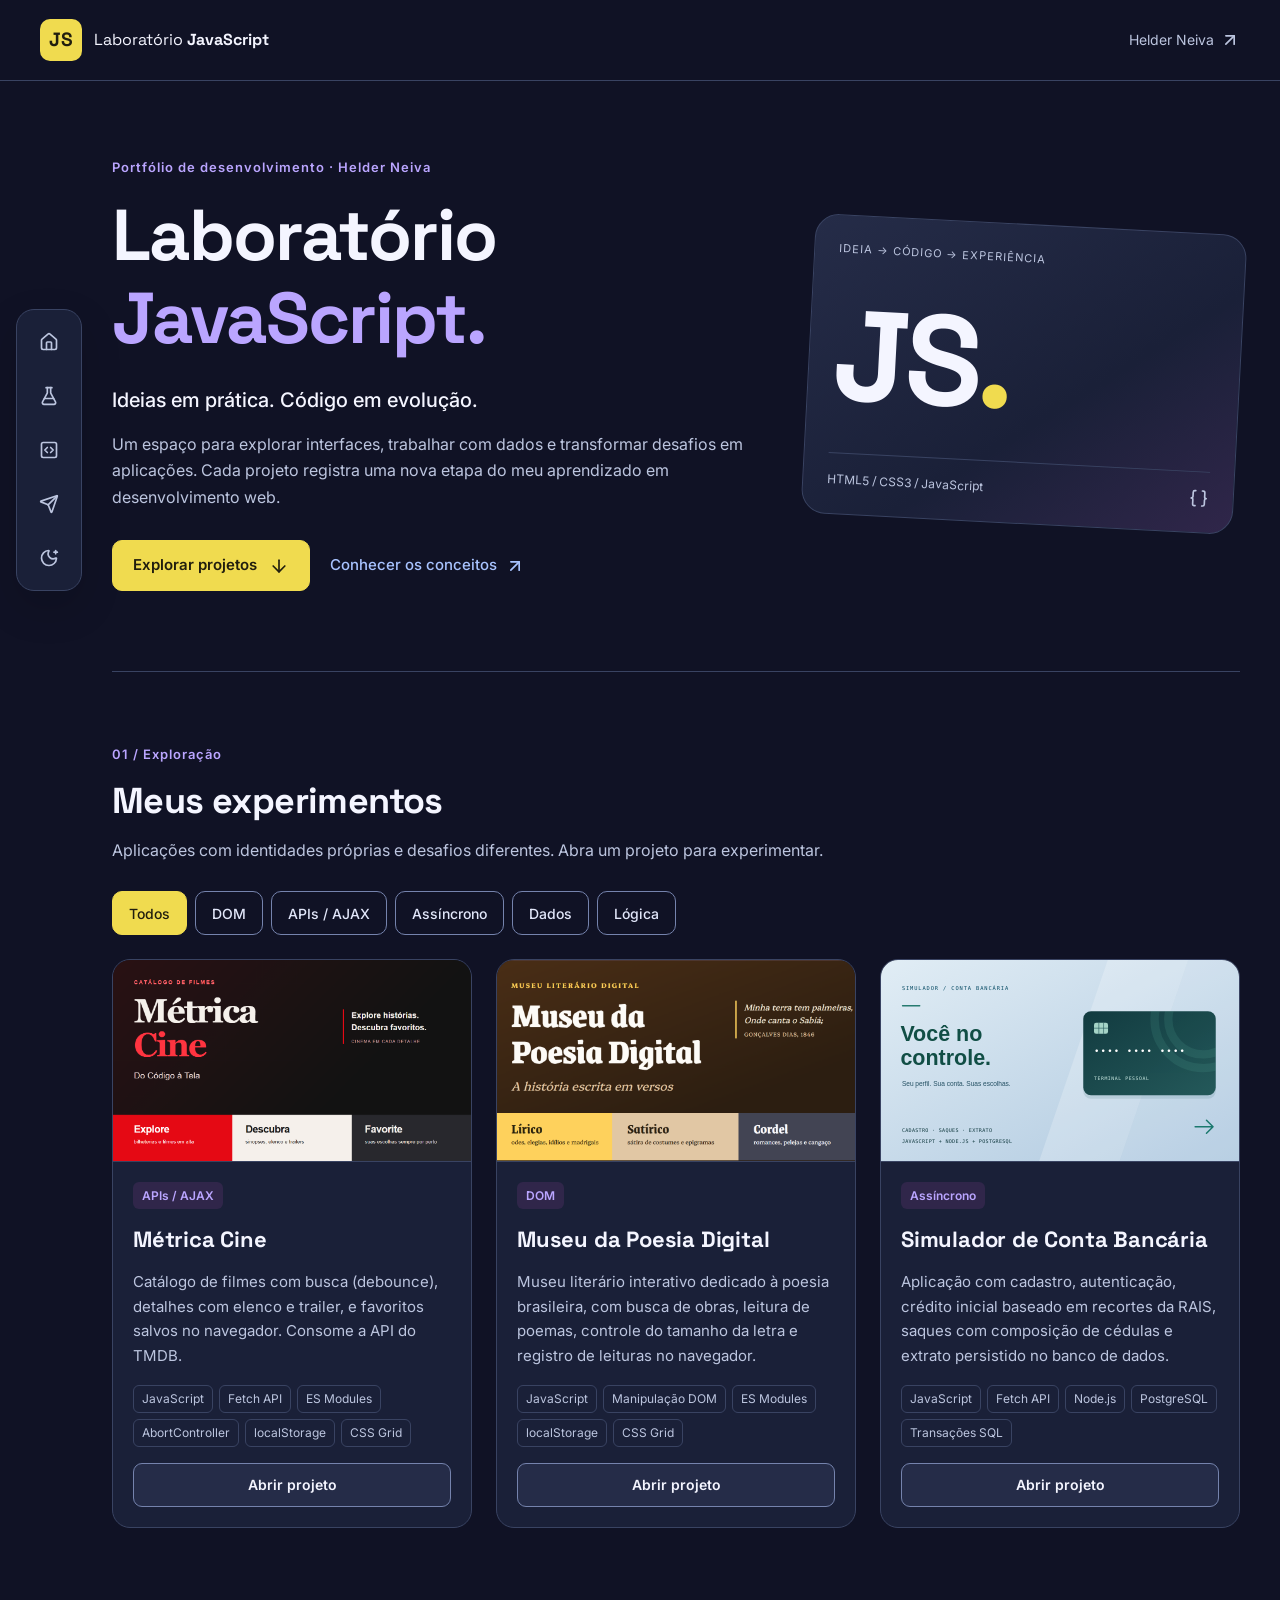
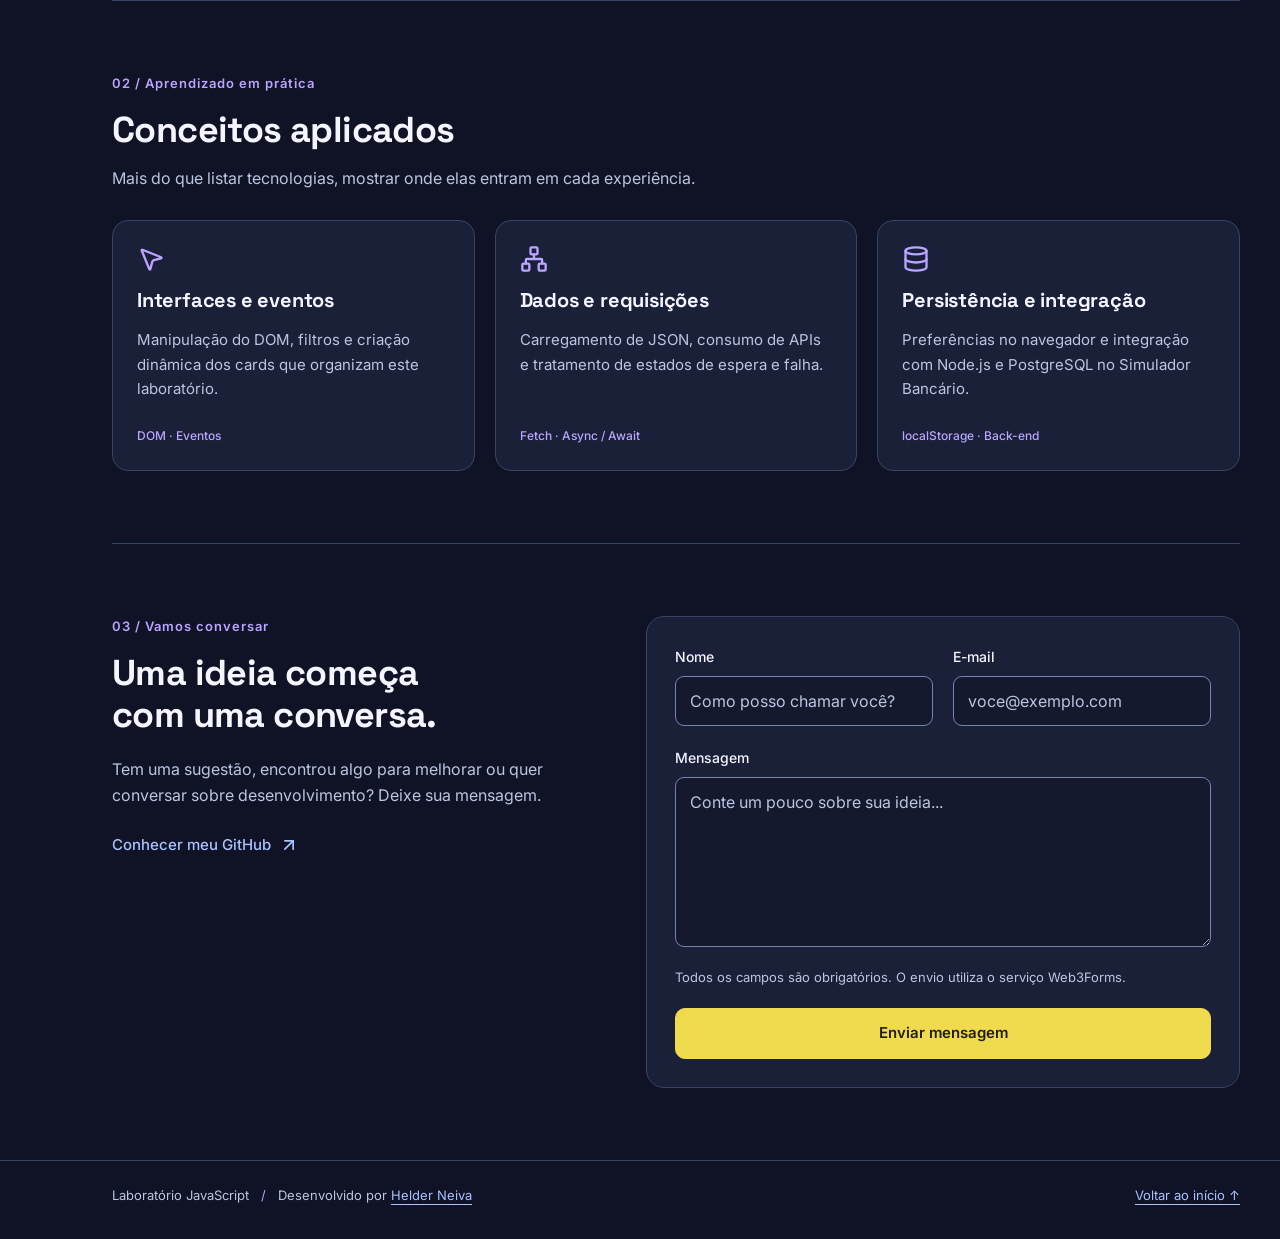
==== commit cd37745f: "estilenew" ====
--- a/index.html
+++ b/index.html
@@ -1,34 +1,26 @@
 <!DOCTYPE html>
-<html lang="pt-br">
+<html lang="pt-BR">
 <head>
     <meta charset="UTF-8">
     <meta name="viewport" content="width=device-width, initial-scale=1.0">
+    <meta name="description" content="Laboratório JavaScript de Helder Neiva: projetos com interfaces interativas, manipulação do DOM, consumo de APIs e integração com back-end.">
+
+    <meta property="og:title" content="Laboratório JavaScript | Helder Neiva">
+    <meta property="og:description" content="Ideias em prática. Explore meus projetos e experiências com JavaScript.">
+    <meta property="og:type" content="website">
 
     <title>Laboratório JavaScript | Helder Neiva</title>
 
-    <meta name="description" content="Laboratório com meus experimentos em JavaScript: manipulação do DOM, AJAX, async e lógica. Projetos de Helder Neiva, estudante de Sistemas de Informação.">
-
-    <meta property="og:title" content="Laboratório JavaScript">
-    <meta property="og:description" content="Meus experimentos e projetos em JavaScript.">
-    <meta property="og:type" content="website">
-
-    <link rel="shortcut icon" href="favicon.ico" type="image/x-icon">
+    <link rel="icon" href="favicon.ico" type="image/x-icon">
 
     <script>
         try {
-            if (localStorage.getItem('laboratorio-tema') === 'light') {
-                document.documentElement.classList.add('light-mode');
-            }
-        } catch (e) {}
+            const temaSalvo = localStorage.getItem('laboratorio-tema');
+            document.documentElement.classList.toggle('light-mode', temaSalvo === 'light');
+        } catch (erro) {
+            document.documentElement.classList.remove('light-mode');
+        }
     </script>
-
-    <link rel="preconnect" href="https://fonts.googleapis.com">
-    <link rel="preconnect" href="https://fonts.gstatic.com" crossorigin>
-
-    <link
-        href="https://fonts.googleapis.com/css2?family=Plus+Jakarta+Sans:wght@700;800&display=swap"
-        rel="stylesheet"
-    >
 
     <link rel="stylesheet" href="estilos/principal.css">
 
@@ -37,284 +29,233 @@
 </head>
 
 <body>
-    <header>
-        <h1>Laboratório JavaScript</h1>
+    <a class="pular-conteudo" href="#conteudo">Pular para o conteúdo</a>
+
+    <header class="cabecalho">
+        <div class="cabecalho-interno">
+            <a class="marca" href="#apresentacao" aria-label="Laboratório JavaScript — início">
+                <span class="marca-simbolo" aria-hidden="true">JS</span>
+
+                <span class="marca-nome">
+                    Laboratório
+                    <strong>JavaScript</strong>
+                </span>
+            </a>
+
+            <a class="autor" href="https://github.com/helderneiva" target="_blank" rel="noopener noreferrer">
+                <span>Helder Neiva</span>
+                <i data-lucide="arrow-up-right" aria-hidden="true"></i>
+            </a>
+        </div>
     </header>
 
-    <nav id="menu" aria-label="Menu principal">
+    <nav id="menu" aria-label="Navegação principal">
         <ul>
             <li>
                 <a href="#apresentacao" aria-label="Início">
-                    <i data-lucide="house-plus"></i>
-                </a>
-            </li>
-
-            <li>
-                <a href="#painel-controle" aria-label="Meus experimentos">
-                    <i data-lucide="flask-conical"></i>
-                </a>
-            </li>
-
-            <li>
-                <a href="#experiencia" aria-label="Minha proficiência">
-                    <i data-lucide="square-code"></i>
+                    <i data-lucide="house" aria-hidden="true"></i>
+                    <span class="menu-rotulo">Início</span>
+                </a>
+            </li>
+
+            <li>
+                <a href="#painel-controle" aria-label="Projetos">
+                    <i data-lucide="flask-conical" aria-hidden="true"></i>
+                    <span class="menu-rotulo">Projetos</span>
+                </a>
+            </li>
+
+            <li>
+                <a href="#experiencia" aria-label="Conceitos aplicados">
+                    <i data-lucide="square-code" aria-hidden="true"></i>
+                    <span class="menu-rotulo">Conceitos</span>
                 </a>
             </li>
 
             <li>
                 <a href="#contato" aria-label="Contato">
-                    <i data-lucide="contact-round"></i>
-                </a>
-            </li>
-
-            <li>
-                <button
-                    type="button"
-                    class="btn-tema"
-                    aria-label="Alternar tema claro/escuro"
-                >
-                    <i data-lucide="moon-star"></i>
+                    <i data-lucide="send" aria-hidden="true"></i>
+                    <span class="menu-rotulo">Contato</span>
+                </a>
+            </li>
+
+            <li>
+                <button type="button" class="btn-tema" aria-label="Alternar tema claro e escuro">
+                    <i data-lucide="moon-star" aria-hidden="true"></i>
+                    <span class="menu-rotulo">Tema</span>
                 </button>
             </li>
         </ul>
     </nav>
 
-    <main>
-        <section id="apresentacao">
-            <h2>Seja Bem-Vindo</h2>
-
-            <p>Este site é um projeto por si só: um espaço que criei para centralizar, testar e documentar todas as minhas aplicações com JS. Mais do que um índice estático, esta página é um ecossistema vivo que reflete minha evolução lógica e técnica. Aqui valido meus algoritmos e testo conceitos de manipulação de dados em tempo real, transformando linhas de código estáticas em recursos web dinâmicos e funcionais. Cada projeto publicado funciona como um experimento que consolida minha evolução lógica e visual.</p>
-        </section>
-
-        <section
-            id="painel-controle"
-            class="lab"
-            aria-labelledby="titulo-experimentos"
-        >
+    <main id="conteudo" tabindex="-1">
+        <section id="apresentacao" aria-labelledby="titulo-principal">
+            <div class="apresentacao-texto">
+                <p class="sobretitulo">Portfólio de desenvolvimento · Helder Neiva</p>
+
+                <h1 id="titulo-principal">
+                    Laboratório<br>
+                    <span>JavaScript.</span>
+                </h1>
+
+                <p class="apresentacao-chamada">Ideias em prática. Código em evolução.</p>
+
+                <p class="apresentacao-descricao">Um espaço para explorar interfaces, trabalhar com dados e transformar desafios em aplicações. Cada projeto registra uma nova etapa do meu aprendizado em desenvolvimento web.</p>
+
+                <div class="apresentacao-acoes">
+                    <a class="botao-principal" href="#painel-controle">
+                        <span>Explorar projetos</span>
+                        <i data-lucide="arrow-down" aria-hidden="true"></i>
+                    </a>
+
+                    <a class="link-texto" href="#experiencia">
+                        <span>Conhecer os conceitos</span>
+                        <i data-lucide="arrow-up-right" aria-hidden="true"></i>
+                    </a>
+                </div>
+            </div>
+
+            <div class="assinatura-visual" aria-hidden="true">
+                <span class="assinatura-indice">IDEIA → CÓDIGO → EXPERIÊNCIA</span>
+
+                <span class="assinatura-js">JS<span>.</span></span>
+
+                <div class="assinatura-base">
+                    <span>HTML5 / CSS3 / JavaScript</span>
+                    <i data-lucide="braces"></i>
+                </div>
+            </div>
+        </section>
+
+        <section id="painel-controle" class="lab" aria-labelledby="titulo-experimentos">
+            <div class="secao-cabecalho">
+                <p class="sobretitulo">01 / Exploração</p>
+
+                <h2 id="titulo-experimentos">Meus experimentos</h2>
+
+                <p>Aplicações com identidades próprias e desafios diferentes. Abra um projeto para experimentar.</p>
+            </div>
+
             <div class="painel-barra-horizontal">
-                <h2 id="titulo-experimentos">Meus Experimentos</h2>
-
-                <div
-                    class="filtros"
-                    role="group"
-                    aria-label="Filtrar experimentos"
-                >
-                    <button
-                        type="button"
-                        class="btn-filtro active"
-                        data-categoria="todos"
-                    >
-                        Todos
-                    </button>
-
-                    <button
-                        type="button"
-                        class="btn-filtro"
-                        data-categoria="dom"
-                    >
-                        Manipulação DOM
-                    </button>
-
-                    <button
-                        type="button"
-                        class="btn-filtro"
-                        data-categoria="api"
-                    >
-                        AJAX
-                    </button>
-
-                    <button
-                        type="button"
-                        class="btn-filtro"
-                        data-categoria="async"
-                    >
-                        Async
-                    </button>
-
-                    <button
-                        type="button"
-                        class="btn-filtro"
-                        data-categoria="data"
-                    >
-                        Data
-                    </button>
-
-                    <button
-                        type="button"
-                        class="btn-filtro"
-                        data-categoria="logica"
-                    >
-                        Lógica Pura
-                    </button>
+                <div class="filtros" role="group" aria-label="Filtrar projetos por conceito">
+                    <button type="button" class="btn-filtro active" data-categoria="todos" aria-pressed="true">Todos</button>
+
+                    <button type="button" class="btn-filtro" data-categoria="dom" aria-pressed="false">DOM</button>
+
+                    <button type="button" class="btn-filtro" data-categoria="api" aria-pressed="false">APIs / AJAX</button>
+
+                    <button type="button" class="btn-filtro" data-categoria="async" aria-pressed="false">Assíncrono</button>
+
+                    <button type="button" class="btn-filtro" data-categoria="data" aria-pressed="false">Dados</button>
+
+                    <button type="button" class="btn-filtro" data-categoria="logica" aria-pressed="false">Lógica</button>
                 </div>
             </div>
 
             <div class="carrossel">
-                <button
-                    type="button"
-                    class="carrossel-btn"
-                    id="carrossel-anterior"
-                    aria-label="Experimentos anteriores"
-                >
-                    <i data-lucide="chevron-left"></i>
+                <button type="button" class="carrossel-btn" id="carrossel-anterior" aria-label="Projetos anteriores" aria-controls="grid-projetos">
+                    <i data-lucide="chevron-left" aria-hidden="true"></i>
                 </button>
 
-                <div
-                    id="grid-projetos"
-                    class="grid-container"
-                    role="region"
-                    aria-label="Lista de experimentos"
-                ></div>
-
-                <button
-                    type="button"
-                    class="carrossel-btn"
-                    id="carrossel-proximo"
-                    aria-label="Próximos experimentos"
-                >
-                    <i data-lucide="chevron-right"></i>
+                <div id="grid-projetos" class="grid-container" role="region" aria-label="Lista de projetos" aria-busy="true" tabindex="0">
+                    <p class="mensagem-vazia">Carregando projetos...</p>
+                </div>
+
+                <button type="button" class="carrossel-btn" id="carrossel-proximo" aria-label="Próximos projetos" aria-controls="grid-projetos">
+                    <i data-lucide="chevron-right" aria-hidden="true"></i>
                 </button>
             </div>
-        </section>
-
-        <section
-            id="experiencia"
-            class="experiencia-container"
-            aria-labelledby="titulo-experiencia"
-        >
-            <h2 id="titulo-experiencia">Minha Proficiência com JS</h2>
-
-            <p class="nota-habilidades">
-                Níveis atuais de estudo, em evolução constante.
-            </p>
-
-            <div class="habilidades-bloco">
-                <div class="tech-item">
-                    <h3>JS (ES6+)</h3>
-
-                    <div class="barra-progresso">
-                        <div
-                            class="progresso-interno"
-                            data-nivel="70"
-                        ></div>
-                    </div>
-                </div>
-
-                <div class="tech-item">
-                    <h3>Manipulação DOM</h3>
-
-                    <div class="barra-progresso">
-                        <div
-                            class="progresso-interno"
-                            data-nivel="75"
-                        ></div>
-                    </div>
-                </div>
-
-                <div class="tech-item">
-                    <h3>AJAX</h3>
-
-                    <div class="barra-progresso">
-                        <div
-                            class="progresso-interno"
-                            data-nivel="60"
-                        ></div>
-                    </div>
-                </div>
-
-                <div class="tech-item">
-                    <h3>Async (Promises / APIs)</h3>
-
-                    <div class="barra-progresso">
-                        <div
-                            class="progresso-interno"
-                            data-nivel="60"
-                        ></div>
-                    </div>
-                </div>
-
-                <div class="tech-item">
-                    <h3>Data (Estruturas e Storage)</h3>
-
-                    <div class="barra-progresso">
-                        <div
-                            class="progresso-interno"
-                            data-nivel="55"
-                        ></div>
-                    </div>
-                </div>
-
-                <div class="tech-item">
-                    <h3>Lógica Pura</h3>
-
-                    <div class="barra-progresso">
-                        <div
-                            class="progresso-interno"
-                            data-nivel="70"
-                        ></div>
-                    </div>
-                </div>
-            </div>
-        </section>
-
-        <section id="contato" class="contato-container">
+
+            <noscript>
+                <p class="estado-erro">Ative o JavaScript para carregar os projetos, usar os filtros e enviar o formulário.</p>
+            </noscript>
+        </section>
+
+        <section id="experiencia" class="experiencia-container" aria-labelledby="titulo-experiencia">
+            <div class="secao-cabecalho">
+                <p class="sobretitulo">02 / Aprendizado em prática</p>
+
+                <h2 id="titulo-experiencia">Conceitos aplicados</h2>
+
+                <p>Mais do que listar tecnologias, mostrar onde elas entram em cada experiência.</p>
+            </div>
+
+            <div class="conceitos-grid">
+                <article class="conceito">
+                    <i data-lucide="mouse-pointer-2" aria-hidden="true"></i>
+
+                    <h3>Interfaces e eventos</h3>
+
+                    <p>Manipulação do DOM, filtros e criação dinâmica dos cards que organizam este laboratório.</p>
+
+                    <span class="conceito-etiqueta">DOM · Eventos</span>
+                </article>
+
+                <article class="conceito">
+                    <i data-lucide="network" aria-hidden="true"></i>
+
+                    <h3>Dados e requisições</h3>
+
+                    <p>Carregamento de JSON, consumo de APIs e tratamento de estados de espera e falha.</p>
+
+                    <span class="conceito-etiqueta">Fetch · Async / Await</span>
+                </article>
+
+                <article class="conceito">
+                    <i data-lucide="database" aria-hidden="true"></i>
+
+                    <h3>Persistência e integração</h3>
+
+                    <p>Preferências no navegador e integração com Node.js e PostgreSQL no Simulador Bancário.</p>
+
+                    <span class="conceito-etiqueta">localStorage · Back-end</span>
+                </article>
+            </div>
+        </section>
+
+        <section id="contato" class="contato-container" aria-labelledby="titulo-contato">
+            <div class="contato-apresentacao">
+                <p class="sobretitulo">03 / Vamos conversar</p>
+
+                <h2 id="titulo-contato">
+                    Uma ideia começa<br>
+                    com uma conversa.
+                </h2>
+
+                <p>Tem uma sugestão, encontrou algo para melhorar ou quer conversar sobre desenvolvimento? Deixe sua mensagem.</p>
+
+                <a class="link-texto" href="https://github.com/helderneiva" target="_blank" rel="noopener noreferrer">
+                    <span>Conhecer meu GitHub</span>
+                    <i data-lucide="arrow-up-right" aria-hidden="true"></i>
+                </a>
+            </div>
+
             <div class="formulario-bloco">
-                <h2>Iniciar Conexão</h2>
-
-                <form id="form-contato">
+                <form id="form-contato" aria-labelledby="titulo-contato" aria-describedby="aviso-contato">
                     <div class="input-grupo campo-nome">
                         <label for="nome">Nome</label>
 
-                        <input
-                            type="text"
-                            id="nome"
-                            name="nome"
-                            maxlength="100"
-                            autocomplete="name"
-                            required
-                            placeholder="Seu nome..."
-                        >
+                        <input type="text" id="nome" name="nome" maxlength="100" autocomplete="name" required placeholder="Como posso chamar você?">
                     </div>
 
                     <div class="input-grupo campo-email">
                         <label for="email">E-mail</label>
 
-                        <input
-                            type="email"
-                            id="email"
-                            name="email"
-                            maxlength="254"
-                            autocomplete="email"
-                            required
-                            placeholder="seu@email.com"
-                        >
+                        <input type="email" id="email" name="email" maxlength="254" autocomplete="email" required placeholder="voce@exemplo.com">
                     </div>
 
                     <div class="input-grupo campo-mensagem">
                         <label for="mensagem">Mensagem</label>
 
-                        <textarea
-                            id="mensagem"
-                            name="mensagem"
-                            maxlength="5000"
-                            rows="4"
-                            required
-                            placeholder="Digite sua mensagem técnica..."
-                        ></textarea>
+                        <textarea id="mensagem" name="mensagem" maxlength="5000" rows="6" required placeholder="Conte um pouco sobre sua ideia..."></textarea>
                     </div>
 
                     <!-- Campo antispam: deve permanecer oculto e desmarcado. -->
-                    <input
-                        type="checkbox"
-                        name="botcheck"
-                        hidden
-                        tabindex="-1"
-                        autocomplete="off"
-                    >
-
-                    <button type="submit" class="btn-enviar">
-                        Transmitir Dados
-                    </button>
+                    <input type="checkbox" name="botcheck" hidden tabindex="-1" autocomplete="off" aria-label="Deixe este campo desmarcado">
+
+                    <p id="aviso-contato" class="aviso-contato">Todos os campos são obrigatórios. O envio utiliza o serviço Web3Forms.</p>
+
+                    <button type="submit" class="btn-enviar">Enviar mensagem</button>
                 </form>
             </div>
         </section>
@@ -322,26 +263,19 @@
 
     <footer>
         <p>
-            Laboratório desenvolvido por
-            <a
-                href="https://github.com/helderneiva"
-                target="_blank"
-                rel="noopener noreferrer"
-            >
-                Helder Neiva
-            </a>
+            Laboratório JavaScript
+            <span aria-hidden="true">/</span>
+            Desenvolvido por
+            <a href="https://github.com/helderneiva" target="_blank" rel="noopener noreferrer">Helder Neiva</a>
         </p>
+
+        <a href="#apresentacao">Voltar ao início ↑</a>
     </footer>
 
-    <dialog id="modal" aria-labelledby="modal-titulo">
+    <dialog id="modal" aria-label="Informações do laboratório">
         <div class="modal-conteudo">
-            <button
-                id="btn-fechar-modal"
-                class="modal-fechar"
-                type="button"
-                aria-label="Fechar"
-            >
-                <i data-lucide="x"></i>
+            <button id="btn-fechar-modal" class="modal-fechar" type="button" aria-label="Fechar janela">
+                <i data-lucide="x" aria-hidden="true"></i>
             </button>
 
             <div id="modal-corpo"></div>
--- a/estilos/principal.css
+++ b/estilos/principal.css
@@ -1,787 +1,1346 @@
 @charset "UTF-8";
 
+/* ==================================================
+   FONTES LOCAIS
+   ================================================== */
+
 @font-face {
-  font-family: 'Syne Local';
-  src: url('../fontes/Syne-VariableFont_wght.ttf') format('truetype');
-  font-weight: 400 800;
-  font-style: normal;
-  font-display: swap;
+    font-family: 'Space Grotesk Local';
+    src: url('../fontes/SpaceGrotesk-VariableFont_wght.ttf') format('truetype');
+    font-weight: 300 700;
+    font-style: normal;
+    font-display: swap;
 }
 
 @font-face {
-  font-family: 'Inter Local';
-  src: url('../fontes/Inter-VariableFont_opsz,wght.ttf') format('truetype');
-  font-weight: 100 900;
-  font-style: normal;
-  font-display: swap;
-}
+    font-family: 'Syne Local';
+    src: url('../fontes/Syne-VariableFont_wght.ttf') format('truetype');
+    font-weight: 400 800;
+    font-style: normal;
+    font-display: swap;
+}
+
+@font-face {
+    font-family: 'Inter Local';
+    src: url('../fontes/Inter-VariableFont_opsz,wght.ttf') format('truetype');
+    font-weight: 100 900;
+    font-style: normal;
+    font-display: swap;
+}
+
+/* ==================================================
+   VARIÁVEIS — MODO ESCURO
+   ================================================== */
 
 :root {
-  --font-titulos-main: 'Plus Jakarta Sans', sans-serif;
-  --font-titulos-secoes: 'Syne Local', sans-serif;
-  --font-textos: 'Inter Local', sans-serif;
-
-  --ease-suave: cubic-bezier(0.25, 0.1, 0.25, 1);
-  --t-rapida: 0.25s var(--ease-suave);
-  --t-media: 0.35s var(--ease-suave);
-
-  --fundo-principal: #0b0f19;
-  --fundo-card: #161b26;
-  --borda: #242c3d;
-  --texto: #f8fafc;
-  --texto-inverso: #0b0f19;
-  --texto-secundario: #f4ff5e;
-  --texto-botao-filtro: #fdfeff;
-  --opacidade-rodape: 0.8;
-  --destaque: #ffe731;
-  --destaque-inverso: #0b0f19;
-
-  --titulo-h2: #22e7f2;
-  --titulo-h3: #fde829;
-  --glow-h2: 0 0 6px #22e7f226;
-  --glow-h3: 0 0 6px #e9d52033;
-
-  --header-fundo: #010816;
-  --header-cor: #e4e011;
-  --header-glow: 0 0 18px #ffd60a56;
-
-  --menu-fundo: #161b26cc;
-  --menu-borda: transparent;
-  --menu-item-fundo: #0f172acc;
-  --menu-hover-fundo: #353535;
-  --menu-hover-icone: #e7f51f;
-  --menu-hover-borda: #f1ff31bb;
-
-  --filtro-hover-fundo: #22e7f20d;
-  --card-hover-sombra: 0 5px 15px #22e7f21a;
-
-  --tech-titulo: #f5f9ff;
-  --tech-titulo-glow: 0 0 12px #bcd9ff33;
-  --tech-titulo-hover: #ffe731;
-  --tech-titulo-hover-glow: 0 0 14px #ffe73173;
-  --barra-gradiente: linear-gradient(90deg, #00bfff 0%, var(--titulo-h2) 100%);
-  --barra-glow: 0 0 8px #22e7f266;
-  --barra-sombra-interna: inset 0 2px 4px #00000066;
-
-  --label-form: #f3dd7e;
-  --modal-overlay: #0b0f19da;
-
-  color-scheme: dark;
-}
+    --font-titulos: 'Space Grotesk Local', 'Syne Local', sans-serif;
+    --font-textos: 'Inter Local', sans-serif;
+
+    --fundo-principal: #101225;
+    --fundo-card: #1a2038;
+    --fundo-elevado: #252c48;
+    --fundo-campo: #14192e;
+    --fundo-hover: #303958;
+
+    --borda: #394362;
+    --borda-forte: #7583ad;
+
+    --texto: #f4f5ff;
+    --texto-inverso: #211e0e;
+    --texto-secundario: #bcc5df;
+    --texto-botao-filtro: #e2e7fa;
+
+    --destaque: #f0db4f;
+    --destaque-inverso: #211e0e;
+    --destaque-hover: #f8e983;
+    --destaque-suave: #39351e;
+
+    --apoio: #baa5ff;
+    --apoio-suave: #30264a;
+    --link: #a8c3ff;
+    --foco: #f0db4f;
+
+    --sombra: 0 16px 40px #00000026;
+    --overlay: #080b1ccc;
+
+    --duracao: 180ms;
+    --transicao: ease;
+
+    color-scheme: dark;
+}
+
+/* ==================================================
+   VARIÁVEIS — MODO CLARO
+   ================================================== */
 
 :root.light-mode {
-  --fundo-principal: #f6f8fc;
-  --fundo-card: #ffffff;
-  --borda: #d9e0ec;
-  --texto: #0f172a;
-  --texto-inverso: #0b0f19;
-  --texto-secundario: #b45309;
-  --texto-botao-filtro: var(--texto);
-  --opacidade-rodape: 1;
-  --destaque: #f5c400;
-  --destaque-inverso: #0b0f19;
-
-  --titulo-h2: #0e7490;
-  --titulo-h3: #a16207;
-  --glow-h2: none;
-  --glow-h3: none;
-
-  --header-fundo: #ffffffe6;
-  --header-cor: #8a5a0b;
-  --header-glow: none;
-
-  --menu-fundo: #ffffffcc;
-  --menu-borda: #0f172a1a;
-  --menu-item-fundo: #eef2f9cc;
-  --menu-hover-fundo: #ffffff;
-  --menu-hover-icone: #b45309;
-  --menu-hover-borda: #b4530966;
-
-  --filtro-hover-fundo: #0e74901a;
-  --card-hover-sombra: 0 8px 20px #0e749024;
-
-  --tech-titulo: var(--texto);
-  --tech-titulo-glow: none;
-  --tech-titulo-hover: var(--titulo-h3);
-  --tech-titulo-hover-glow: none;
-  --barra-gradiente: linear-gradient(90deg, #0891b2 0%, #0e7490 100%);
-  --barra-glow: none;
-  --barra-sombra-interna: inset 0 2px 4px #0f172a1a;
-
-  --label-form: #8a5a0b;
-  --modal-overlay: #0f172a99;
-
-  color-scheme: light;
-}
-
-* { margin: 0; padding: 0; box-sizing: border-box; }
+    --fundo-principal: #f2f3fb;
+    --fundo-card: #ffffff;
+    --fundo-elevado: #e6e9f7;
+    --fundo-campo: #eaeef8;
+    --fundo-hover: #e0e5f5;
+
+    --borda: #cfd6e9;
+    --borda-forte: #7784a5;
+
+    --texto: #202642;
+    --texto-inverso: #211e0e;
+    --texto-secundario: #53617f;
+    --texto-botao-filtro: #414e70;
+
+    --destaque: #f0db4f;
+    --destaque-inverso: #211e0e;
+    --destaque-hover: #e2c936;
+    --destaque-suave: #faf3c5;
+
+    --apoio: #6941b7;
+    --apoio-suave: #ece4fb;
+    --link: #3159aa;
+    --foco: #6941b7;
+
+    --sombra: 0 16px 40px #2026420f;
+    --overlay: #151b35a6;
+
+    color-scheme: light;
+}
+
+/* ==================================================
+   BASE
+   ================================================== */
+
+* {
+    box-sizing: border-box;
+}
+
+body,
+h1,
+h2,
+h3,
+p,
+ul {
+    margin: 0;
+}
 
 html {
-  scroll-behavior: smooth;
-  scroll-padding-top: 100px;
+    scroll-behavior: smooth;
+    scroll-padding-top: 108px;
 }
 
 body {
-  font-family: var(--font-textos);
-  line-height: 1.5;
-  background-color: var(--fundo-principal);
-  color: var(--texto);
-  display: flex;
-  flex-direction: column;
-  min-height: 100vh;
-  transition: background-color var(--t-media), color var(--t-media);
-}
-
-body:has(dialog[open]) { overflow: hidden; }
-[hidden] { display: none !important; }
+    min-height: 100vh;
+    background-color: var(--fundo-principal);
+    color: var(--texto);
+    font-family: var(--font-textos);
+    font-size: 1em;
+    line-height: 1.65;
+}
+
+body:has(dialog[open]) {
+    overflow: hidden;
+}
+
+[hidden] {
+    display: none !important;
+}
+
+button,
+input,
+textarea {
+    font: inherit;
+}
+
+button,
+a,
+input,
+textarea {
+    -webkit-tap-highlight-color: transparent;
+}
+
+button {
+    cursor: pointer;
+}
+
+button:disabled {
+    cursor: default;
+}
+
+button,
+a {
+    touch-action: manipulation;
+}
+
+a {
+    color: var(--link);
+    text-underline-offset: 4px;
+}
+
+svg {
+    width: 20px;
+    height: 20px;
+    flex: none;
+}
+
+h1,
+h2,
+h3 {
+    font-family: var(--font-titulos);
+    font-weight: 700;
+    line-height: 1.15;
+    overflow-wrap: anywhere;
+}
+
+h2 {
+    font-size: 2.25em;
+    letter-spacing: -0.6px;
+}
+
+h3 {
+    font-size: 1.25em;
+    letter-spacing: -0.2px;
+}
+
+/* ==================================================
+   ACESSIBILIDADE
+   ================================================== */
 
 :focus-visible {
-  outline: 2px solid var(--titulo-h2);
-  outline-offset: 3px;
-}
-
-/* Cabeçalho e menu */
-
-header {
-  position: fixed;
-  top: 0;
-  left: 0;
-  width: 100%;
-  height: 75px;
-  background-color: var(--header-fundo);
-  border-bottom: 1px solid var(--borda);
-  padding: 0 40px;
-  display: flex;
-  justify-content: center;
-  align-items: center;
-  z-index: 999;
-  transition: background-color var(--t-media), border-color var(--t-media);
-}
-
-header h1 {
-  font-family: var(--font-titulos-main);
-  font-size: 2em;
-  font-weight: 700;
-  line-height: 1.8;
-  text-align: center;
-  letter-spacing: -0.5px;
-  color: var(--header-cor);
-  text-shadow: var(--header-glow);
-  transition: color var(--t-media), text-shadow var(--t-media);
-}
+    outline: 3px solid var(--foco);
+    outline-offset: 4px;
+}
+
+::selection {
+    background-color: var(--destaque);
+    color: var(--destaque-inverso);
+}
+
+.pular-conteudo {
+    position: fixed;
+    top: 12px;
+    left: 16px;
+    z-index: 1100;
+    padding: 12px 18px;
+    border-radius: 8px;
+    background-color: var(--destaque);
+    color: var(--destaque-inverso);
+    font-weight: 600;
+    text-decoration: none;
+    transform: translateY(-180%);
+}
+
+.pular-conteudo:focus {
+    transform: translateY(0);
+}
+
+/* ==================================================
+   CABEÇALHO
+   ================================================== */
+
+.cabecalho {
+    position: sticky;
+    top: 0;
+    z-index: 20;
+    background-color: var(--fundo-principal);
+    border-bottom: 1px solid var(--borda);
+}
+
+.cabecalho-interno {
+    display: flex;
+    align-items: center;
+    justify-content: space-between;
+    gap: 24px;
+    max-width: 1440px;
+    min-height: 80px;
+    margin: 0 auto;
+    padding: 12px 40px;
+}
+
+.marca {
+    display: inline-flex;
+    align-items: center;
+    gap: 12px;
+    min-width: 0;
+    color: var(--texto);
+    font-family: var(--font-titulos);
+    line-height: 1.3;
+    text-decoration: none;
+}
+
+.marca-simbolo {
+    display: grid;
+    place-items: center;
+    flex: none;
+    width: 42px;
+    height: 42px;
+    border-radius: 10px;
+    background-color: var(--destaque);
+    color: var(--destaque-inverso);
+    font-size: 1.2em;
+    font-weight: 700;
+}
+
+.marca-nome {
+    display: block;
+}
+
+.marca strong {
+    font-weight: 700;
+}
+
+.autor {
+    display: inline-flex;
+    align-items: center;
+    gap: 6px;
+    color: var(--texto-secundario);
+    font-size: 0.875em;
+    text-decoration: none;
+    transition: color var(--duracao) var(--transicao);
+}
+
+.autor:hover {
+    color: var(--apoio);
+}
+
+/* ==================================================
+   MENU LATERAL
+   ================================================== */
 
 nav#menu {
-  position: fixed;
-  top: 55%;
-  left: 20px;
-  transform: translateY(-50%);
-  background: var(--menu-fundo);
-  border: 1px solid var(--menu-borda);
-  border-radius: 15px;
-  padding: 15px;
-  z-index: 1000;
-  transition: background-color var(--t-media), border-color var(--t-media);
+    position: fixed;
+    top: 50%;
+    left: 16px;
+    z-index: 30;
+    padding: 8px;
+    border: 1px solid var(--borda);
+    border-radius: 18px;
+    background-color: var(--fundo-card);
+    box-shadow: var(--sombra);
+    transform: translateY(-50%);
 }
 
 nav#menu ul {
-  list-style: none;
-  display: flex;
-  flex-direction: column;
-  gap: 20px;
+    display: flex;
+    flex-direction: column;
+    gap: 6px;
+    padding: 0;
+    list-style: none;
 }
 
 nav#menu a,
 nav#menu button {
-  text-decoration: none;
-  color: var(--titulo-h2);
-  background-color: var(--menu-item-fundo);
-  font-size: 1.2em;
-  width: 55px;
-  height: 60px;
-  border-radius: 10px;
-  border: 1px solid var(--borda);
-  display: flex;
-  justify-content: center;
-  align-items: center;
-  cursor: pointer;
-  transition: transform var(--t-media), background-color var(--t-media),
-    color var(--t-media), border-color var(--t-media);
+    position: relative;
+    display: flex;
+    align-items: center;
+    justify-content: center;
+    width: 48px;
+    height: 48px;
+    padding: 0;
+    border: 0;
+    border-radius: 12px;
+    background-color: transparent;
+    color: var(--texto-secundario);
+    text-decoration: none;
+    transition: background-color var(--duracao) var(--transicao), color var(--duracao) var(--transicao);
 }
 
 nav#menu a:hover,
+nav#menu button:hover,
 nav#menu a:focus-visible,
-nav#menu button:hover,
 nav#menu button:focus-visible {
-  background-color: var(--menu-hover-fundo);
-  color: var(--menu-hover-icone);
-  border-color: var(--menu-hover-borda);
-  transform: scale(1.06) translateX(3px);
-}
-
-/* Estrutura */
+    background-color: var(--apoio-suave);
+    color: var(--apoio);
+}
+
+.menu-rotulo {
+    position: absolute;
+    left: 60px;
+    padding: 6px 12px;
+    border: 1px solid var(--borda);
+    border-radius: 8px;
+    background-color: var(--fundo-card);
+    color: var(--texto);
+    font-size: 0.8125em;
+    white-space: nowrap;
+    opacity: 0;
+    pointer-events: none;
+}
+
+nav#menu a:hover .menu-rotulo,
+nav#menu button:hover .menu-rotulo,
+nav#menu a:focus-visible .menu-rotulo,
+nav#menu button:focus-visible .menu-rotulo {
+    opacity: 1;
+}
+
+/* ==================================================
+   ESTRUTURA PRINCIPAL
+   ================================================== */
 
 main {
-  flex: 1;
-  padding-top: 85px;
-  padding-left: 115px;
-  padding-right: 40px;
-  max-width: 1300px;
-  width: 100%;
-  margin: 0 auto;
-}
-
-h2 {
-  font-family: var(--font-titulos-secoes);
-  font-size: 1.8em;
-  font-weight: 600;
-  color: var(--titulo-h2);
-  text-shadow: var(--glow-h2);
-  margin-bottom: 24px;
-  transition: color var(--t-media), text-shadow var(--t-media);
-}
-
-h3 {
-  font-family: var(--font-titulos-secoes);
-  font-size: 1.4em;
-  font-weight: 600;
-  color: var(--titulo-h3);
-  text-shadow: var(--glow-h3);
-  transition: color var(--t-media), text-shadow var(--t-media);
-}
-
-section {
-  padding: 50px 0 70px;
-  border-bottom: 1px solid var(--borda);
-  transition: border-color var(--t-media);
-}
-
-section#apresentacao { text-align: center; padding: 30px 0 48px; }
-section#apresentacao h2 { margin-bottom: 20px; }
-
-section#apresentacao p {
-  max-width: 75ch;
-  margin: 0 auto;
-  font-size: 1.2em;
-  line-height: 1.7;
-  text-align: justify;
-  color: var(--texto);
-  opacity: 0.9;
-}
-
-/* Experimentos */
-
-section#painel-controle { display: flex; flex-direction: column; gap: 30px; }
+    max-width: 1440px;
+    margin: 0 auto;
+    padding: 0 40px 0 112px;
+}
+
+main > section {
+    padding: 72px 0;
+    border-bottom: 1px solid var(--borda);
+}
+
+.sobretitulo {
+    margin-bottom: 16px;
+    color: var(--apoio);
+    font-size: 0.8125em;
+    font-weight: 600;
+    letter-spacing: 1px;
+}
+
+.secao-cabecalho {
+    max-width: 720px;
+    margin-bottom: 28px;
+}
+
+.secao-cabecalho h2 {
+    margin-bottom: 14px;
+}
+
+.secao-cabecalho > p:last-child {
+    color: var(--texto-secundario);
+}
+
+/* ==================================================
+   APRESENTAÇÃO
+   ================================================== */
+
+#apresentacao {
+    display: grid;
+    grid-template-columns: minmax(0, 1.5fr) minmax(260px, 1fr);
+    align-items: center;
+    gap: 48px;
+    padding: 76px 0 80px;
+}
+
+.apresentacao-texto {
+    min-width: 0;
+}
+
+#apresentacao h1 {
+    font-size: 4.5em;
+    letter-spacing: -2px;
+}
+
+#apresentacao h1 span {
+    color: var(--apoio);
+}
+
+.apresentacao-chamada {
+    margin-top: 24px;
+    font-size: 1.25em;
+    font-weight: 500;
+}
+
+.apresentacao-descricao {
+    max-width: 640px;
+    margin-top: 14px;
+    color: var(--texto-secundario);
+}
+
+.apresentacao-acoes {
+    display: flex;
+    align-items: center;
+    flex-wrap: wrap;
+    gap: 20px;
+    margin-top: 30px;
+}
+
+/* ==================================================
+   BOTÕES E LINKS
+   ================================================== */
+
+.botao-principal,
+.btn-enviar {
+    display: inline-flex;
+    align-items: center;
+    justify-content: center;
+    gap: 12px;
+    min-height: 48px;
+    padding: 12px 20px;
+    border: 1px solid var(--destaque);
+    border-radius: 10px;
+    background-color: var(--destaque);
+    color: var(--destaque-inverso);
+    font-size: 0.9375em;
+    font-weight: 600;
+    text-align: center;
+    text-decoration: none;
+    transition: background-color var(--duracao) var(--transicao), border-color var(--duracao) var(--transicao);
+}
+
+.botao-principal:hover,
+.btn-enviar:hover:not(:disabled) {
+    border-color: var(--destaque-hover);
+    background-color: var(--destaque-hover);
+}
+
+.link-texto {
+    display: inline-flex;
+    align-items: center;
+    gap: 8px;
+    color: var(--link);
+    font-size: 0.9375em;
+    font-weight: 500;
+    text-decoration: none;
+}
+
+.link-texto:hover {
+    text-decoration: underline;
+}
+
+/* ==================================================
+   COMPOSIÇÃO VISUAL DA APRESENTAÇÃO
+   ================================================== */
+
+.assinatura-visual {
+    min-width: 0;
+    padding: 24px;
+    border: 1px solid var(--borda);
+    border-radius: 24px;
+    background: linear-gradient(145deg, var(--fundo-elevado), var(--fundo-card) 60%, var(--apoio-suave));
+    transform: rotate(3deg);
+}
+
+.assinatura-indice {
+    display: block;
+    color: var(--texto-secundario);
+    font-size: 0.6875em;
+    letter-spacing: 1px;
+}
+
+.assinatura-js {
+    display: block;
+    padding: 24px 0;
+    color: var(--texto);
+    font-family: var(--font-titulos);
+    font-size: 8em;
+    font-weight: 700;
+    line-height: 1.15;
+    letter-spacing: -6px;
+}
+
+.assinatura-js > span {
+    color: var(--destaque);
+}
+
+.assinatura-base {
+    display: flex;
+    align-items: center;
+    justify-content: space-between;
+    gap: 12px;
+    padding-top: 16px;
+    border-top: 1px solid var(--borda);
+    color: var(--texto-secundario);
+    font-size: 0.75em;
+}
+
+.assinatura-base > span {
+    min-width: 0;
+    overflow-wrap: anywhere;
+}
+
+/* ==================================================
+   FILTROS
+   ================================================== */
 
 .painel-barra-horizontal {
-  display: flex;
-  justify-content: space-between;
-  align-items: center;
-  flex-wrap: wrap;
-  gap: 20px;
-}
-
-.painel-barra-horizontal h2 { margin-bottom: 0; }
-.filtros { display: flex; gap: 10px; flex-wrap: wrap; }
+    margin-bottom: 24px;
+}
+
+.filtros {
+    display: flex;
+    flex-wrap: wrap;
+    gap: 8px;
+}
 
 .btn-filtro {
-  font-family: var(--font-textos);
-  font-size: 1em;
-  font-weight: 600;
-  background-color: var(--fundo-card);
-  color: var(--texto-botao-filtro);
-  border: 1px solid var(--borda);
-  padding: 8px 16px;
-  border-radius: 6px;
-  cursor: pointer;
-  text-transform: uppercase;
-  transition: background-color var(--t-rapida), color var(--t-rapida),
-    border-color var(--t-rapida);
-}
-
-.btn-filtro:hover,
+    min-height: 44px;
+    padding: 9px 16px;
+    border: 1px solid var(--borda-forte);
+    border-radius: 10px;
+    background-color: transparent;
+    color: var(--texto-botao-filtro);
+    font-size: 0.875em;
+    font-weight: 500;
+    transition: background-color var(--duracao) var(--transicao), color var(--duracao) var(--transicao), border-color var(--duracao) var(--transicao);
+}
+
+.btn-filtro:hover {
+    background-color: var(--fundo-hover);
+}
+
 .btn-filtro.active {
-  color: var(--titulo-h2);
-  border-color: var(--titulo-h2);
-  background-color: var(--filtro-hover-fundo);
-}
+    border-color: var(--destaque);
+    background-color: var(--destaque);
+    color: var(--destaque-inverso);
+}
+
+/* ==================================================
+   GRADE E CARDS DOS PROJETOS
+   ================================================== */
 
 .grid-container {
-  display: grid;
-  grid-template-columns: repeat(auto-fill, minmax(min(280px, 100%), 1fr));
-  gap: 24px;
-  width: 100%;
+    display: grid;
+    grid-template-columns: repeat(auto-fill, minmax(min(280px, 100%), 1fr));
+    gap: 24px;
+    width: 100%;
 }
 
 .card-projeto {
-  background-color: var(--fundo-card);
-  border: 1px solid var(--borda);
-  border-radius: 10px;
-  padding: 20px;
-  display: flex;
-  flex-direction: column;
-  gap: 16px;
-  min-width: 0;
-  transition: transform var(--t-media), border-color var(--t-media),
-    box-shadow var(--t-media), background-color var(--t-media);
+    display: flex;
+    flex-direction: column;
+    gap: 16px;
+    min-width: 0;
+    padding: 20px;
+    border: 1px solid var(--borda);
+    border-radius: 18px;
+    background-color: var(--fundo-card);
+    transition: transform var(--duracao) var(--transicao), border-color var(--duracao) var(--transicao), box-shadow var(--duracao) var(--transicao);
+}
+
+.card-projeto:hover,
+.card-projeto:focus-within {
+    border-color: var(--borda-forte);
+    box-shadow: var(--sombra);
 }
 
 .card-projeto:hover {
-  transform: translateY(-4px);
-  border-color: var(--titulo-h2);
-  box-shadow: var(--card-hover-sombra);
-}
-
-.card-projeto p { color: var(--texto); opacity: 0.85; overflow-wrap: anywhere; }
+    transform: translateY(-4px);
+}
+
+.card-imagem {
+    aspect-ratio: 16 / 9;
+    margin: -20px -20px 4px;
+    overflow: hidden;
+    border-bottom: 1px solid var(--borda);
+    border-radius: 17px 17px 0 0;
+    background-color: var(--fundo-campo);
+}
+
+.card-imagem img {
+    display: block;
+    width: 100%;
+    height: 100%;
+    object-fit: cover;
+}
+
+.card-imagem.sem-imagem {
+    display: grid;
+    place-items: center;
+    background-color: var(--apoio-suave);
+}
+
+.card-imagem.sem-imagem::after {
+    content: '</>';
+    color: var(--apoio);
+    font-family: var(--font-titulos);
+    font-size: 2.5em;
+    font-weight: 700;
+}
 
 .card-tag {
-  font-size: 1em;
-  color: var(--titulo-h2);
-  text-transform: uppercase;
-  font-weight: bold;
-  transition: color var(--t-media);
-}
-
-.card-techs { list-style: none; display: flex; flex-wrap: wrap; gap: 6px; }
+    align-self: flex-start;
+    padding: 4px 9px;
+    border-radius: 6px;
+    background-color: var(--apoio-suave);
+    color: var(--apoio);
+    font-size: 0.75em;
+    font-weight: 600;
+}
+
+.card-projeto h3 {
+    color: var(--texto);
+    font-size: 1.375em;
+    line-height: 1.3;
+}
+
+.card-projeto p {
+    color: var(--texto-secundario);
+    font-size: 0.9375em;
+    overflow-wrap: anywhere;
+}
+
+.card-techs {
+    display: flex;
+    flex-wrap: wrap;
+    gap: 6px;
+    padding: 0;
+    list-style: none;
+}
 
 .card-techs li {
-  font-size: 0.8em;
-  padding: 3px 10px;
-  border: 1px solid var(--borda);
-  border-radius: 999px;
-  opacity: 0.9;
+    padding: 3px 8px;
+    border: 1px solid var(--borda);
+    border-radius: 6px;
+    color: var(--texto-secundario);
+    font-size: 0.75em;
 }
 
 .card-link {
-  font-family: var(--font-titulos-secoes);
-  text-decoration: none;
-  background-color: var(--fundo-principal);
-  color: var(--texto);
-  border: 1px solid var(--borda);
-  padding: 10px;
-  border-radius: 8px;
-  text-align: center;
-  font-weight: bold;
-  text-transform: uppercase;
-  font-size: 1em;
-  cursor: pointer;
-  transition: background-color var(--t-rapida), color var(--t-rapida),
-    border-color var(--t-rapida);
+    display: inline-flex;
+    align-items: center;
+    justify-content: center;
+    min-height: 44px;
+    padding: 10px 14px;
+    border: 1px solid var(--borda-forte);
+    border-radius: 9px;
+    background-color: var(--fundo-elevado);
+    color: var(--texto);
+    font-size: 0.875em;
+    font-weight: 600;
+    line-height: 1.5;
+    text-align: center;
+    text-decoration: none;
+    transition: background-color var(--duracao) var(--transicao), color var(--duracao) var(--transicao), border-color var(--duracao) var(--transicao);
+}
+
+.card-projeto > a.card-link {
+    margin-top: auto;
 }
 
 .card-link:hover {
-  background-color: var(--destaque);
-  color: var(--texto-inverso);
-  border-color: var(--destaque);
-}
-
-.card-link-sec { background: transparent; }
-
-.card-imagem {
-  aspect-ratio: 16 / 9;
-  border: 1px solid var(--borda);
-  border-radius: 8px;
-  overflow: hidden;
-  background-color: var(--fundo-principal);
-}
-
-.card-imagem img { display: block; width: 100%; height: 100%; object-fit: cover; }
-
-.card-imagem.sem-imagem {
-  display: grid;
-  place-items: center;
-  background: linear-gradient(135deg, var(--fundo-principal), var(--filtro-hover-fundo));
-}
-
-.card-imagem.sem-imagem::after {
-  content: '</>';
-  font-family: var(--font-titulos-secoes);
-  font-size: 2em;
-  font-weight: 700;
-  color: var(--titulo-h2);
-  opacity: 0.6;
-}
-
-/* Carrossel */
-
-.carrossel { display: flex; align-items: center; gap: 12px; }
-.carrossel .grid-container { flex: 1; min-width: 0; }
-.carrossel-btn { display: none; }
+    border-color: var(--destaque);
+    background-color: var(--destaque);
+    color: var(--destaque-inverso);
+}
+
+.card-link-sec {
+    background-color: transparent;
+}
+
+/* ==================================================
+   CARROSSEL — COMPATÍVEL COM O SCRIPT ATUAL
+   ================================================== */
+
+.carrossel {
+    display: flex;
+    align-items: center;
+    gap: 12px;
+}
+
+.carrossel .grid-container {
+    flex: 1;
+    min-width: 0;
+}
+
+.carrossel-btn {
+    display: none;
+}
 
 .modo-carrossel .carrossel-btn {
-  flex: none;
-  width: 44px;
-  height: 44px;
-  border-radius: 50%;
-  border: 1px solid var(--borda);
-  background: var(--fundo-card);
-  color: var(--titulo-h2);
-  cursor: pointer;
-  display: grid;
-  place-items: center;
-  transition: border-color var(--t-rapida), opacity var(--t-rapida),
-    background-color var(--t-media);
-}
-
-.modo-carrossel .carrossel-btn:hover:not(:disabled) { border-color: var(--titulo-h2); }
-.modo-carrossel .carrossel-btn:disabled { opacity: 0.35; cursor: default; }
+    display: grid;
+    place-items: center;
+    flex: none;
+    width: 44px;
+    height: 44px;
+    padding: 0;
+    border: 1px solid var(--borda-forte);
+    border-radius: 50%;
+    background-color: var(--fundo-card);
+    color: var(--texto);
+    transition: background-color var(--duracao) var(--transicao), color var(--duracao) var(--transicao);
+}
+
+.modo-carrossel .carrossel-btn:hover:not(:disabled) {
+    background-color: var(--apoio-suave);
+    color: var(--apoio);
+}
+
+.modo-carrossel .carrossel-btn:disabled {
+    opacity: 0.4;
+}
 
 .modo-carrossel .grid-container {
-  display: flex;
-  overflow-x: auto;
-  scroll-snap-type: x mandatory;
-  gap: 24px;
-  padding: 8px 4px 16px;
-  scrollbar-width: thin;
+    display: flex;
+    gap: 24px;
+    padding: 8px 4px 20px;
+    overflow-x: auto;
+    scroll-snap-type: x mandatory;
+    scrollbar-width: thin;
 }
 
 .modo-carrossel .card-projeto {
-  flex: 0 0 min(320px, 80%);
-  scroll-snap-align: start;
-}
-
-/* Habilidades */
-
-.experiencia-container h2 { text-align: left; }
-.nota-habilidades { margin: -12px 0 24px; opacity: 0.75; }
-
-.habilidades-bloco {
-  background-color: var(--fundo-card);
-  border: 1px solid var(--borda);
-  border-radius: 16px;
-  padding: 50px 30px;
-  display: grid;
-  grid-template-columns: repeat(auto-fit, minmax(min(350px, 100%), 1fr));
-  gap: 40px 50px;
-  min-height: 420px;
-  transition: background-color var(--t-media), border-color var(--t-media);
-}
-
-.tech-item { display: flex; flex-direction: column; gap: 16px; width: 100%; min-width: 0; }
-
-.tech-item h3 {
-  font-family: var(--font-titulos-secoes);
-  font-size: 1.4em;
-  font-weight: 600;
-  letter-spacing: 0.5px;
-  color: var(--tech-titulo);
-  text-shadow: var(--tech-titulo-glow);
-  transform-origin: left center;
-  transition: color var(--t-media), transform var(--t-media), text-shadow var(--t-media);
-}
-
-.tech-item:hover h3 {
-  color: var(--tech-titulo-hover);
-  text-shadow: var(--tech-titulo-hover-glow);
-  transform: scale(1.03);
-}
-
-.tech-nivel { font-size: 0.85em; opacity: 0.75; margin-top: -6px; }
-
-.barra-progresso {
-  width: 100%;
-  height: 14px;
-  background-color: var(--fundo-principal);
-  border: 1px solid var(--borda);
-  border-radius: 50px;
-  overflow: hidden;
-  box-shadow: var(--barra-sombra-interna);
-  transition: background-color var(--t-media), border-color var(--t-media);
-}
-
-.progresso-interno {
-  height: 100%;
-  background: var(--barra-gradiente);
-  border-radius: 50px;
-  box-shadow: var(--barra-glow);
-  transition: width 1.5s cubic-bezier(0.1, 1, 0.1, 1);
-  width: 0%;
-}
-
-/* Contato */
-
-section#contato {
-  width: 100%;
-  margin: 0 auto;
-  display: flex;
-  justify-content: center;
-  align-items: center;
+    flex: 0 0 min(340px, 85%);
+    scroll-snap-align: start;
+}
+
+/* ==================================================
+   CONCEITOS APLICADOS
+   ================================================== */
+
+.conceitos-grid {
+    display: grid;
+    grid-template-columns: repeat(3, minmax(0, 1fr));
+    gap: 20px;
+}
+
+.conceito {
+    display: flex;
+    flex-direction: column;
+    align-items: flex-start;
+    gap: 16px;
+    min-width: 0;
+    padding: 24px;
+    border: 1px solid var(--borda);
+    border-radius: 16px;
+    background-color: var(--fundo-card);
+}
+
+.conceito > svg {
+    width: 28px;
+    height: 28px;
+    color: var(--apoio);
+}
+
+.conceito h3 {
+    color: var(--texto);
+}
+
+.conceito p {
+    color: var(--texto-secundario);
+    font-size: 0.9375em;
+}
+
+.conceito-etiqueta {
+    margin-top: auto;
+    padding-top: 8px;
+    color: var(--apoio);
+    font-size: 0.75em;
+    font-weight: 500;
+}
+
+/* ==================================================
+   CONTATO
+   ================================================== */
+
+#contato {
+    display: grid;
+    grid-template-columns: minmax(0, 0.9fr) minmax(0, 1.1fr);
+    align-items: start;
+    gap: 48px;
+    border-bottom: 0;
+}
+
+.contato-apresentacao {
+    min-width: 0;
+}
+
+.contato-apresentacao h2 {
+    margin-bottom: 20px;
+}
+
+.contato-apresentacao > p:not(.sobretitulo) {
+    max-width: 480px;
+    color: var(--texto-secundario);
+}
+
+.contato-apresentacao .link-texto {
+    margin-top: 24px;
 }
 
 .formulario-bloco {
-  background-color: var(--fundo-card);
-  border: 1px solid var(--borda);
-  padding: 42px 40px 38px;
-  border-radius: 16px;
-  position: relative;
-  overflow: hidden;
-  width: 100%;
-  max-width: 860px;
-  transition: background-color var(--t-media), border-color var(--t-media);
-}
-
-.formulario-bloco::before {
-  content: '';
-  position: absolute;
-  top: 0;
-  left: 0;
-  width: 100%;
-  height: 10px;
-  background: linear-gradient(90deg, transparent, var(--titulo-h2), transparent);
-}
-
-.formulario-bloco h2 { margin-bottom: 28px; text-align: center; }
+    min-width: 0;
+    padding: 28px;
+    border: 1px solid var(--borda);
+    border-radius: 18px;
+    background-color: var(--fundo-card);
+}
 
 #form-contato {
-  display: grid;
-  grid-template-columns: repeat(2, minmax(0, 1fr));
-  gap: 22px;
-}
-
-#form-contato .campo-mensagem,
-#form-contato .btn-enviar { grid-column: 1 / -1; }
-
-.input-grupo { display: flex; flex-direction: column; gap: 8px; }
+    display: grid;
+    grid-template-columns: repeat(2, minmax(0, 1fr));
+    gap: 20px;
+}
+
+.campo-mensagem,
+.aviso-contato,
+.btn-enviar {
+    grid-column: 1 / -1;
+}
+
+.input-grupo {
+    display: flex;
+    flex-direction: column;
+    gap: 8px;
+    min-width: 0;
+}
 
 .input-grupo label {
-  font-family: var(--font-titulos-secoes);
-  color: var(--label-form);
-  font-size: 0.88em;
-  font-weight: 500;
-  letter-spacing: 0.1em;
-  text-transform: uppercase;
-  transition: color var(--t-media);
+    color: var(--texto);
+    font-size: 0.875em;
+    font-weight: 500;
 }
 
 .input-grupo input,
 .input-grupo textarea {
-  width: 100%;
-  background-color: var(--fundo-principal);
-  border: 1px solid var(--borda);
-  border-radius: 8px;
-  padding: 12px;
-  color: var(--texto);
-  font-family: var(--font-textos);
-  font-size: 1em;
-  transition: border-color var(--t-rapida), box-shadow var(--t-rapida),
-    background-color var(--t-media), color var(--t-media);
+    width: 100%;
+    min-height: 48px;
+    padding: 12px 14px;
+    border: 1px solid var(--borda-forte);
+    border-radius: 9px;
+    background-color: var(--fundo-campo);
+    color: var(--texto);
+    font-size: 1em;
+    line-height: 1.5;
+    transition: border-color var(--duracao) var(--transicao);
+}
+
+.input-grupo input::placeholder,
+.input-grupo textarea::placeholder {
+    color: var(--texto-secundario);
+    opacity: 1;
 }
 
 .input-grupo input:focus,
 .input-grupo textarea:focus {
-  outline: none;
-  border-color: var(--titulo-h2);
-  box-shadow: 0 0 0 3px var(--filtro-hover-fundo);
-}
-
-.input-grupo textarea { min-height: 110px; max-height: 250px; resize: vertical; }
+    border-color: var(--foco);
+}
+
+.input-grupo textarea {
+    min-height: 160px;
+    resize: vertical;
+}
+
+.aviso-contato {
+    color: var(--texto-secundario);
+    font-size: 0.8125em;
+}
 
 .btn-enviar {
-  font-family: var(--font-textos);
-  background-color: var(--fundo-principal);
-  color: var(--texto);
-  border: 1px solid var(--borda);
-  padding: 14px;
-  border-radius: 8px;
-  font-size: 1.1em;
-  font-weight: 600;
-  text-transform: uppercase;
-  cursor: pointer;
-  margin-top: 5px;
-  transition: background-color var(--t-rapida), color var(--t-rapida),
-    border-color var(--t-rapida);
-}
-
-.btn-enviar:hover:not(:disabled) {
-  background-color: var(--destaque);
-  color: var(--texto-inverso);
-  border-color: var(--destaque);
-}
-
-.btn-enviar:disabled { opacity: 0.6; cursor: wait; }
-
-/* Rodapé */
+    width: 100%;
+}
+
+.btn-enviar:disabled {
+    opacity: 0.65;
+    cursor: wait;
+}
+
+/* ==================================================
+   RODAPÉ
+   ================================================== */
 
 footer {
-  background-color: var(--fundo-card);
-  border-top: 1px solid var(--borda);
-  padding: 10px;
-  text-align: center;
-  font-family: var(--font-textos);
-  font-size: 1.1em;
-  color: var(--texto);
-  opacity: var(--opacidade-rodape);
-  margin-top: 40px;
-  transition: background-color var(--t-media), border-color var(--t-media),
-    color var(--t-media);
-}
-
-footer p { max-width: 1200px; margin: 0 auto; }
+    display: flex;
+    align-items: center;
+    justify-content: space-between;
+    flex-wrap: wrap;
+    gap: 16px;
+    max-width: 1440px;
+    margin: 0 auto;
+    padding: 24px 40px 32px 112px;
+    border-top: 1px solid var(--borda);
+    color: var(--texto-secundario);
+    font-size: 0.8125em;
+}
+
+footer p {
+    min-width: 0;
+    overflow-wrap: anywhere;
+}
+
+footer p span {
+    margin: 0 8px;
+    color: var(--apoio);
+}
 
 footer a {
-  color: var(--texto-secundario);
-  text-decoration: none;
-  font-weight: 700;
-  transition: color var(--t-rapida);
-}
-
-footer a:hover { color: var(--titulo-h2); }
-
-/* Modal */
+    color: var(--link);
+}
+
+footer a:hover {
+    color: var(--apoio);
+}
+
+/* ==================================================
+   MODAL E JANELA INTERNA
+   ================================================== */
 
 dialog#modal {
-  border: none;
-  background: transparent;
-  padding: 0;
-  margin: auto;
-  max-width: 100vw;
-  max-height: 100dvh;
-  overflow: visible;
-  opacity: 0;
-  transition: opacity 0.4s var(--ease-suave),
-    display 0.4s allow-discrete, overlay 0.4s allow-discrete;
-}
-
-dialog#modal[open] { opacity: 1; }
-
-@starting-style {
-  dialog#modal[open] { opacity: 0; }
+    width: fit-content;
+    max-width: 100%;
+    max-height: 100dvh;
+    margin: auto;
+    padding: 0;
+    overflow: visible;
+    border: 0;
+    background-color: transparent;
+    color: var(--texto);
 }
 
 dialog#modal::backdrop {
-  background: var(--modal-overlay);
-  backdrop-filter: blur(8px);
+    background-color: var(--overlay);
+    backdrop-filter: blur(6px);
 }
 
 .modal-conteudo {
-  background-color: var(--fundo-card);
-  color: var(--texto);
-  border: 1px solid var(--borda);
-  border-radius: 16px;
-  width: min(90vw, 500px);
-  max-height: 94dvh;
-  padding: 24px;
-  position: relative;
-  display: flex;
-  flex-direction: column;
-  overflow: hidden;
+    position: relative;
+    display: flex;
+    flex-direction: column;
+    width: min(92vw, 520px);
+    max-height: 92dvh;
+    padding: 24px;
+    overflow: hidden;
+    border: 1px solid var(--borda);
+    border-radius: 18px;
+    background-color: var(--fundo-card);
+    box-shadow: var(--sombra);
 }
 
 .modal-conteudo.modal-largo {
-  width: min(96vw, 1200px);
-  height: min(94dvh, 900px);
+    width: min(96vw, 1280px);
+    height: min(94dvh, 960px);
+}
+
+.modal-fechar {
+    position: absolute;
+    top: 12px;
+    right: 12px;
+    z-index: 1;
+    display: grid;
+    place-items: center;
+    width: 44px;
+    height: 44px;
+    padding: 0;
+    border: 1px solid var(--borda-forte);
+    border-radius: 10px;
+    background-color: var(--fundo-elevado);
+    color: var(--texto);
+    transition: background-color var(--duracao) var(--transicao), color var(--duracao) var(--transicao);
+}
+
+.modal-fechar:hover {
+    background-color: var(--apoio-suave);
+    color: var(--apoio);
 }
 
 #modal-corpo {
-  display: flex;
-  flex-direction: column;
-  gap: 12px;
-  flex: 1;
-  min-height: 0;
-  overflow-y: auto;
-}
-
-#modal-corpo h2 { padding-right: 30px; margin-bottom: 0; }
-.modal-largo #modal-corpo { overflow: hidden; }
+    display: flex;
+    flex-direction: column;
+    flex: 1;
+    gap: 18px;
+    min-height: 0;
+    padding: 4px;
+    overflow-y: auto;
+}
+
+#modal-corpo h2 {
+    min-height: 40px;
+    padding-right: 54px;
+    color: var(--texto);
+    font-size: 1.5em;
+    line-height: 1.4;
+}
+
+#modal-corpo > p {
+    color: var(--texto-secundario);
+    overflow-wrap: anywhere;
+}
+
+.modal-largo #modal-corpo {
+    overflow: hidden;
+}
 
 .modal-largo #modal-corpo > div {
-  display: flex;
-  flex-direction: column;
-  gap: 12px;
-  flex: 1;
-  min-height: 0;
-}
-
-.modal-fechar {
-  position: absolute;
-  top: 15px;
-  right: 15px;
-  background: transparent;
-  border: none;
-  color: var(--texto);
-  display: flex;
-  justify-content: center;
-  align-items: center;
-  cursor: pointer;
-  transition: color var(--t-rapida);
-}
-
-.modal-fechar:hover { color: var(--titulo-h2); }
+    display: flex;
+    flex-direction: column;
+    flex: 1;
+    gap: 12px;
+    min-height: 0;
+}
 
 .modal-iframe {
-  flex: 1;
-  min-height: 0;
-  width: 100%;
-  border: 1px solid var(--borda);
-  border-radius: 8px;
-  background: #ffffff;
-}
-
-.modal-iframe + .card-link { display: block; flex: none; }
-
-/* Estados */
-
-.mensagem-vazia { opacity: 0.75; padding: 12px 0; }
+    flex: 1;
+    width: 100%;
+    min-height: 0;
+    border: 1px solid var(--borda);
+    border-radius: 10px;
+    background-color: var(--fundo-campo);
+}
+
+.modal-iframe + .card-link {
+    flex: none;
+}
+
+/* ==================================================
+   CARREGAMENTO, LISTA VAZIA E ERROS
+   ================================================== */
+
+.mensagem-vazia {
+    padding: 20px 0;
+    color: var(--texto-secundario);
+}
 
 .grid-container > .mensagem-vazia,
-.grid-container > .estado-erro { grid-column: 1 / -1; }
+.grid-container > .estado-erro {
+    grid-column: 1 / -1;
+}
 
 .estado-erro {
-  display: flex;
-  flex-direction: column;
-  align-items: flex-start;
-  gap: 12px;
-  padding: 18px;
-  background-color: var(--fundo-card);
-  border: 1px solid var(--borda);
-  border-left: 4px solid var(--titulo-h3);
-  border-radius: 10px;
+    display: flex;
+    flex-direction: column;
+    align-items: flex-start;
+    gap: 16px;
+    padding: 20px;
+    border: 1px solid var(--borda);
+    border-left: 4px solid var(--apoio);
+    border-radius: 12px;
+    background-color: var(--fundo-card);
+    color: var(--texto);
+}
+
+.estado-erro p {
+    overflow-wrap: anywhere;
 }
 
 .modo-carrossel .grid-container > .mensagem-vazia,
-.modo-carrossel .grid-container > .estado-erro { flex: 1 0 100%; }
-
-/* Responsividade */
+.modo-carrossel .grid-container > .estado-erro {
+    flex: 1 0 100%;
+}
+
+/* ==================================================
+   TELAS INTERMEDIÁRIAS
+   ================================================== */
+
+@media (max-width: 1200px) {
+    #apresentacao h1 {
+        font-size: 3.75em;
+    }
+
+    .assinatura-js {
+        font-size: 6.5em;
+    }
+}
+
+@media (max-width: 1100px) {
+    #apresentacao {
+        gap: 28px;
+    }
+
+    #apresentacao h1 {
+        font-size: 3.25em;
+    }
+
+    .conceitos-grid {
+        grid-template-columns: 1fr;
+    }
+
+    #contato {
+        grid-template-columns: 1fr;
+        gap: 28px;
+    }
+
+    .contato-apresentacao > p:not(.sobretitulo) {
+        max-width: 680px;
+    }
+}
+
+/* ==================================================
+   TABLETS E CELULARES
+   ================================================== */
 
 @media (max-width: 768px) {
-  header { padding: 0 16px; }
-  header h1 { font-size: 1.3em; }
-
-  nav#menu {
-    top: auto;
-    bottom: 10px;
-    left: 50%;
-    right: auto;
-    transform: translateX(-50%);
-    padding: 8px;
-  }
-
-  nav#menu ul { flex-direction: row; gap: 8px; }
-  nav#menu a, nav#menu button { width: 46px; height: 46px; }
-  nav#menu a:hover, nav#menu button:hover { transform: scale(1.05); }
-
-  main { padding: 85px 16px 100px; }
-  section#apresentacao p { text-align: left; }
-  .habilidades-bloco { padding: 30px 20px; }
-  .formulario-bloco { padding: 28px 20px; }
-  #form-contato { grid-template-columns: 1fr; }
-  .modo-carrossel .carrossel-btn { display: none; }
-  .modal-conteudo { padding: 18px; }
-  .modal-conteudo.modal-largo { width: 98vw; height: 96dvh; }
-  footer { padding-bottom: 95px; }
-}
-
-/* Movimento reduzido */
+    html {
+        scroll-padding-top: 92px;
+    }
+
+    .cabecalho-interno {
+        min-height: 72px;
+        padding: 12px 20px;
+        gap: 12px;
+    }
+
+    .marca {
+        gap: 10px;
+        font-size: 0.875em;
+    }
+
+    .marca-nome {
+        max-width: 150px;
+    }
+
+    .autor {
+        display: none;
+    }
+
+    main {
+        padding: 0 20px;
+    }
+
+    main > section {
+        padding: 48px 0;
+    }
+
+    h2 {
+        font-size: 1.875em;
+    }
+
+    #apresentacao {
+        grid-template-columns: 1fr;
+        gap: 36px;
+        padding: 48px 0;
+    }
+
+    #apresentacao h1 {
+        font-size: 3.5em;
+        letter-spacing: -1px;
+    }
+
+    .apresentacao-chamada {
+        font-size: 1.125em;
+    }
+
+    .assinatura-visual {
+        justify-self: center;
+        width: 100%;
+        max-width: 380px;
+        transform: none;
+    }
+
+    .assinatura-js {
+        padding: 16px 0;
+        font-size: 5em;
+    }
+
+    nav#menu {
+        top: auto;
+        bottom: 12px;
+        bottom: calc(12px + env(safe-area-inset-bottom));
+        left: 50%;
+        max-width: calc(100% - 24px);
+        padding: 6px;
+        transform: translateX(-50%);
+    }
+
+    nav#menu ul {
+        flex-direction: row;
+        gap: 4px;
+    }
+
+    nav#menu a,
+    nav#menu button {
+        width: 44px;
+        height: 44px;
+    }
+
+    .menu-rotulo {
+        display: none;
+    }
+
+    .formulario-bloco,
+    .conceito {
+        padding: 22px;
+    }
+
+    #form-contato {
+        grid-template-columns: 1fr;
+    }
+
+    .modo-carrossel .carrossel-btn {
+        display: none;
+    }
+
+    .modal-conteudo {
+        padding: 18px;
+    }
+
+    .modal-conteudo.modal-largo {
+        width: 96vw;
+        height: 94dvh;
+    }
+
+    #modal-corpo h2 {
+        font-size: 1.25em;
+    }
+
+    footer {
+        padding: 24px 20px 112px;
+        padding-bottom: calc(112px + env(safe-area-inset-bottom));
+    }
+}
+
+/* ==================================================
+   CELULARES COM TELA ESTREITA
+   ================================================== */
+
+@media (max-width: 480px) {
+    #apresentacao h1 {
+        font-size: 2.75em;
+    }
+
+    h2 {
+        font-size: 1.75em;
+    }
+
+    .sobretitulo {
+        font-size: 0.75em;
+    }
+
+    .apresentacao-acoes {
+        align-items: flex-start;
+        flex-direction: column;
+        gap: 18px;
+    }
+
+    .botao-principal {
+        width: 100%;
+    }
+
+    .assinatura-visual {
+        padding: 20px;
+    }
+
+    .assinatura-indice {
+        font-size: 0.625em;
+        letter-spacing: 0.5px;
+    }
+
+    .btn-filtro {
+        padding: 9px 12px;
+        font-size: 0.8125em;
+    }
+
+    .formulario-bloco {
+        padding: 20px;
+    }
+
+    .card-projeto h3 {
+        font-size: 1.25em;
+    }
+
+    .contato-apresentacao h2 br {
+        display: none;
+    }
+
+    footer {
+        align-items: flex-start;
+        flex-direction: column;
+    }
+}
+
+/* ==================================================
+   MOVIMENTO REDUZIDO
+   ================================================== */
 
 @media (prefers-reduced-motion: reduce) {
-  html { scroll-behavior: auto; }
-  .progresso-interno { transition: none; }
-
-  .card-projeto:hover,
-  nav#menu a:hover,
-  nav#menu a:focus-visible,
-  nav#menu button:hover,
-  nav#menu button:focus-visible,
-  .tech-item:hover h3 {
-    transform: none;
-  }
+    html {
+        scroll-behavior: auto;
+    }
+
+    *,
+    *::before,
+    *::after {
+        transition: none !important;
+        animation: none !important;
+    }
+
+    .card-projeto:hover {
+        transform: none;
+    }
 }
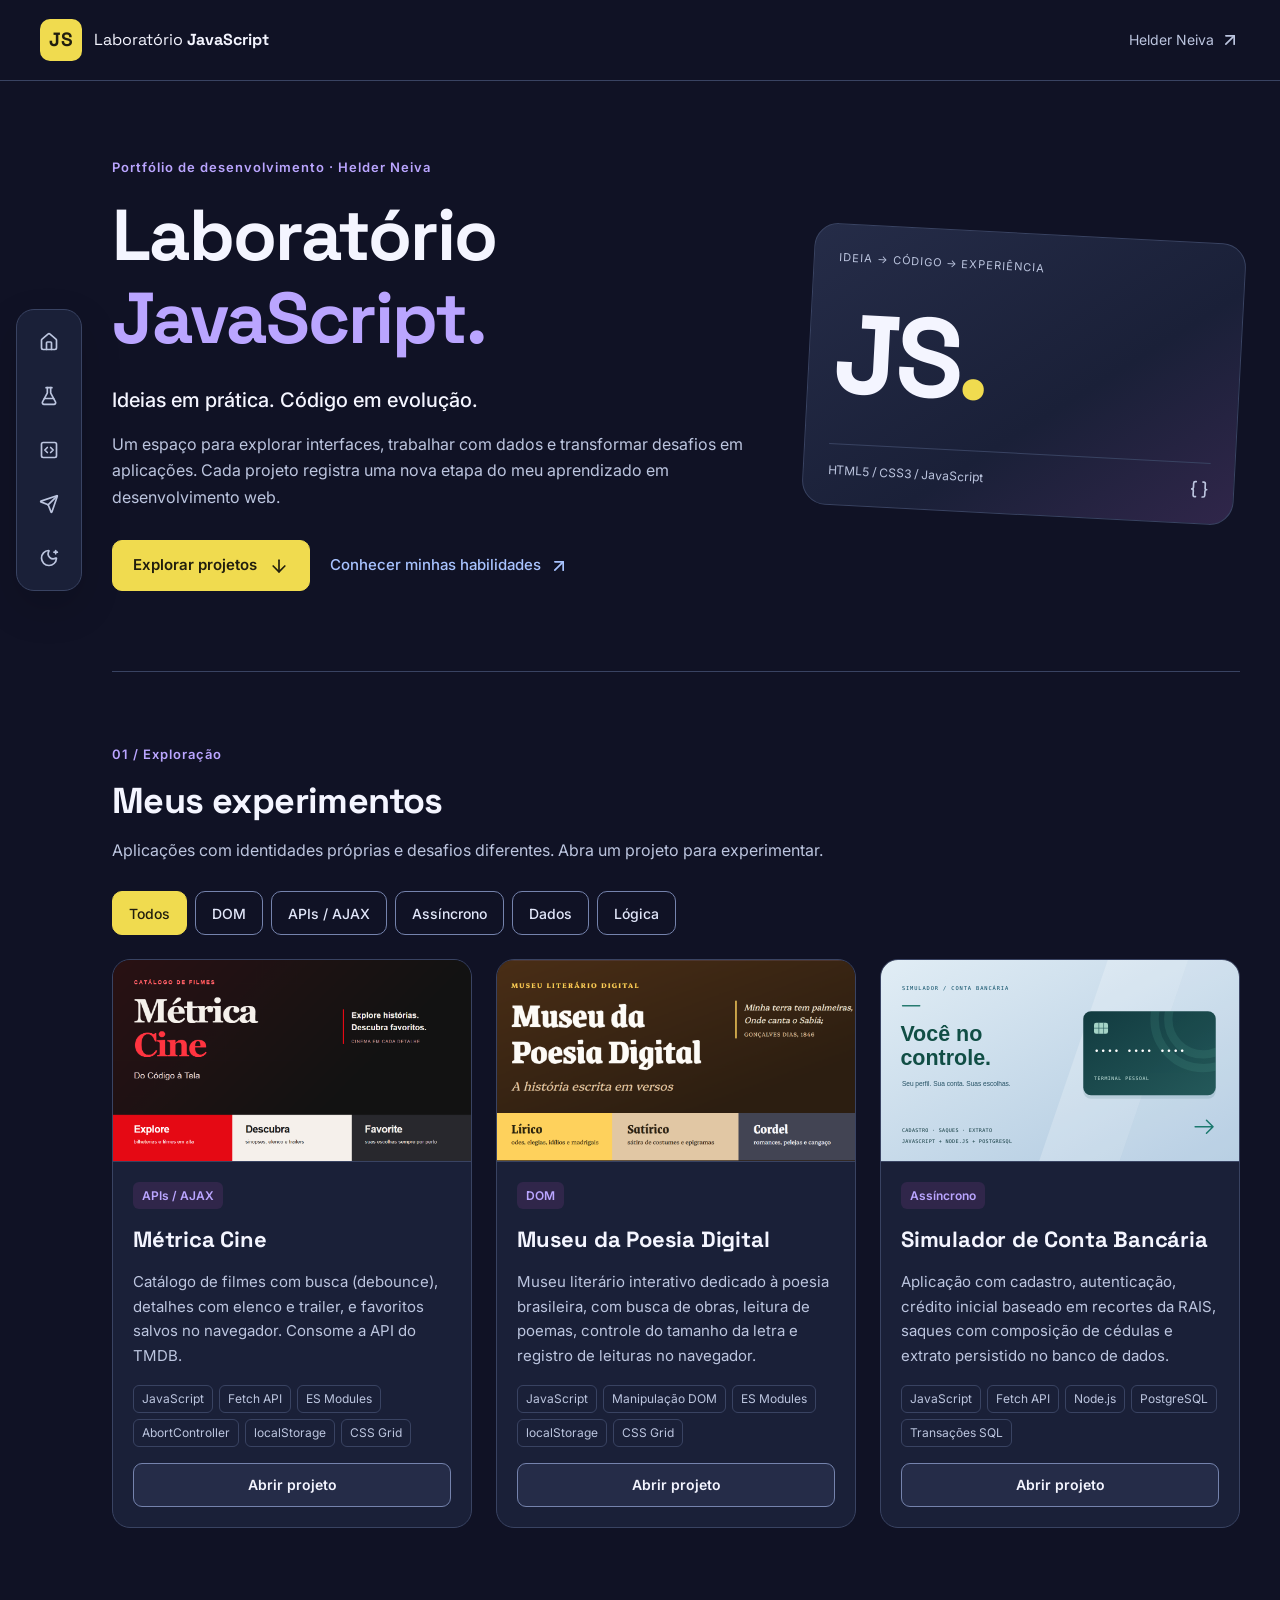
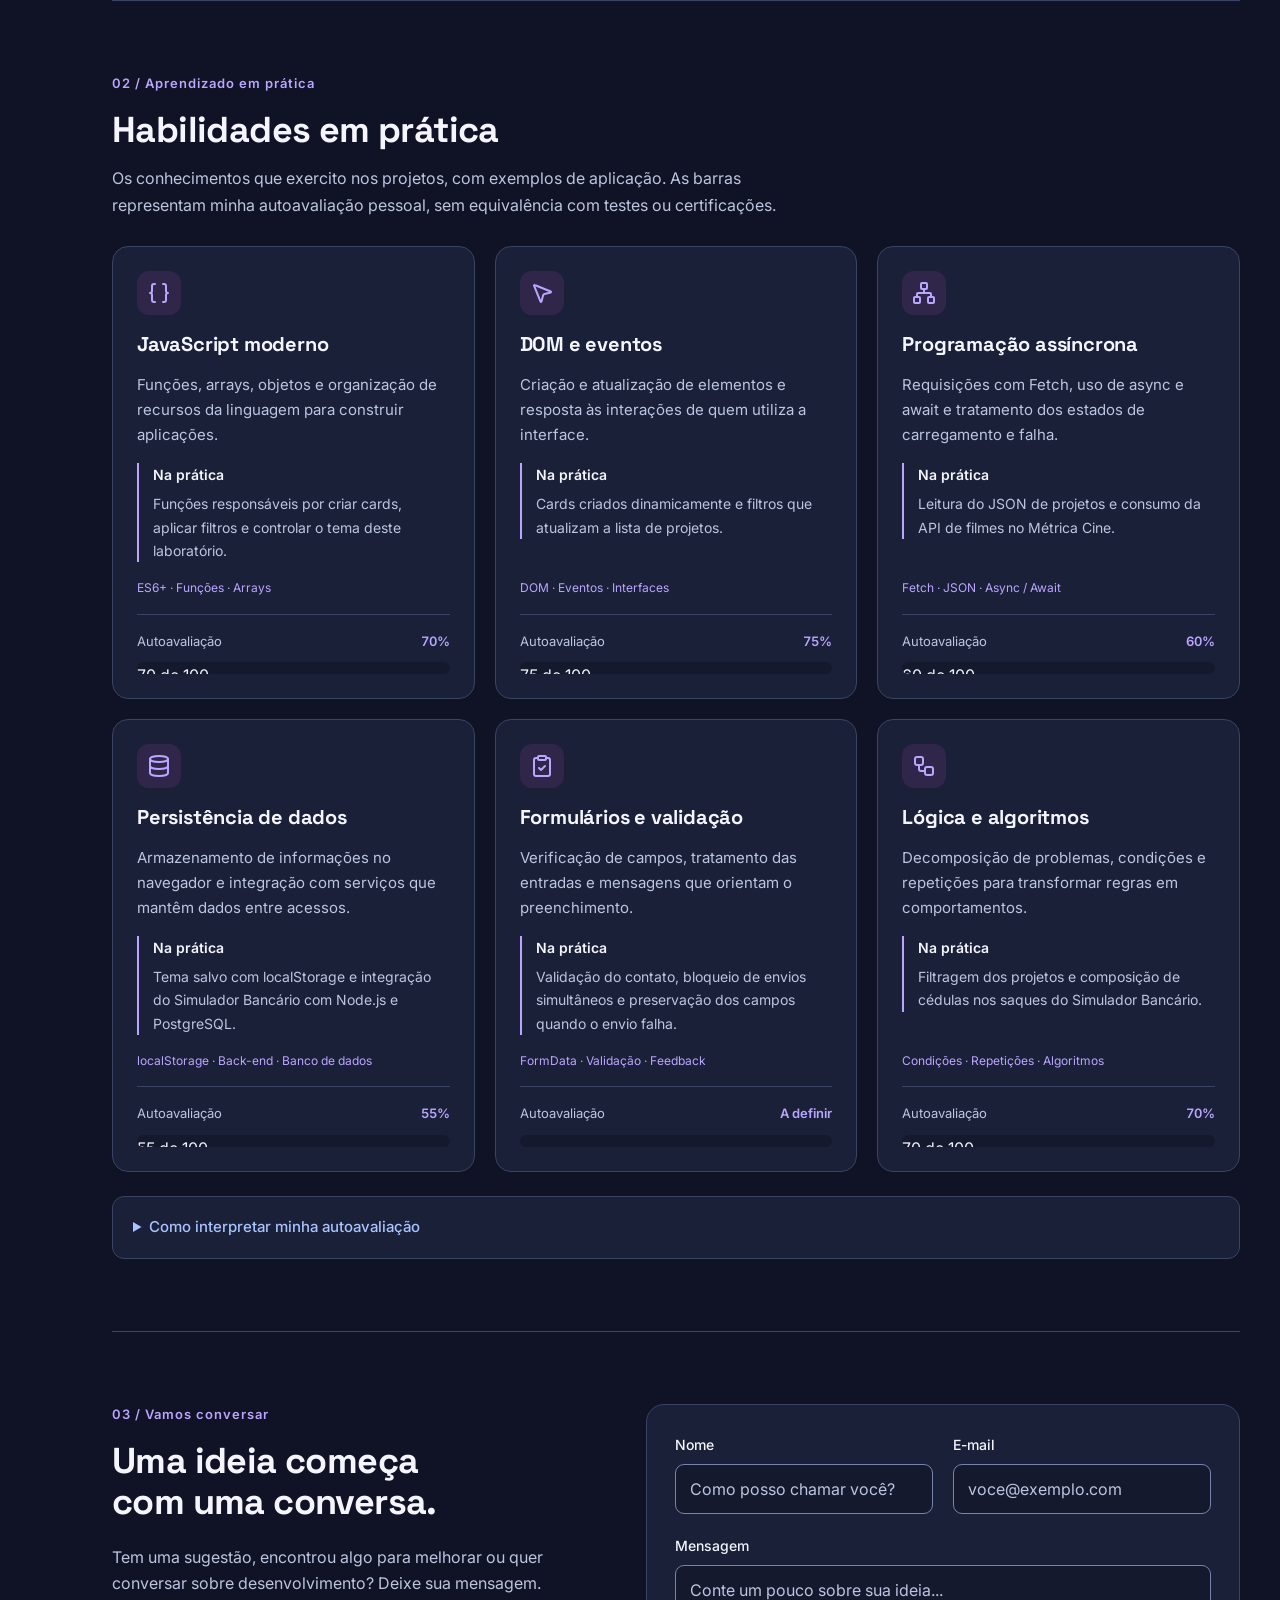
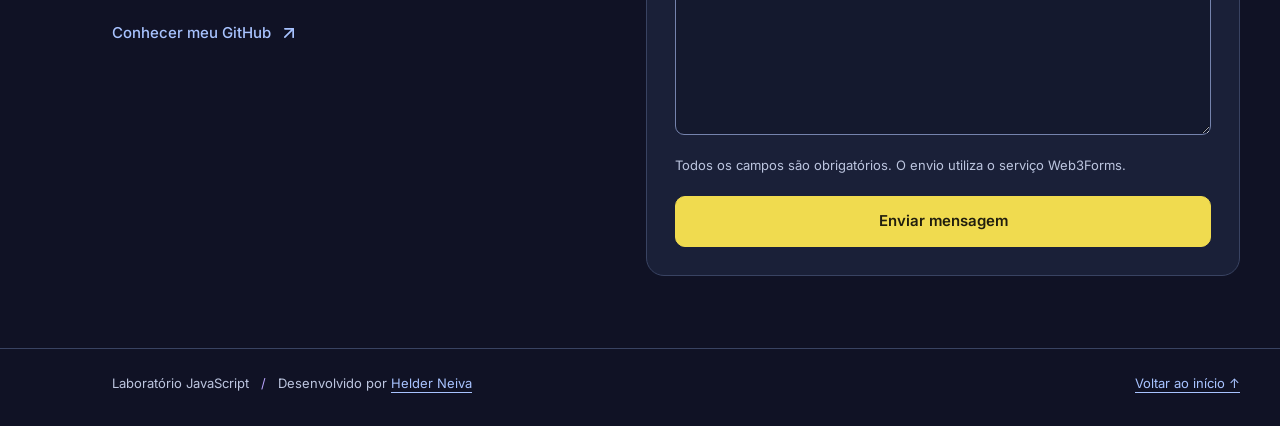
==== commit a1912bd1: "atualizacao 02" ====
--- a/index.html
+++ b/index.html
@@ -3,7 +3,7 @@
 <head>
     <meta charset="UTF-8">
     <meta name="viewport" content="width=device-width, initial-scale=1.0">
-    <meta name="description" content="Laboratório JavaScript de Helder Neiva: projetos com interfaces interativas, manipulação do DOM, consumo de APIs e integração com back-end.">
+    <meta name="description" content="Explore os projetos de Helder Neiva: experiências com JavaScript, interfaces interativas, APIs e integração com back-end.">
 
     <meta property="og:title" content="Laboratório JavaScript | Helder Neiva">
     <meta property="og:description" content="Ideias em prática. Explore meus projetos e experiências com JavaScript.">
@@ -15,8 +15,7 @@
 
     <script>
         try {
-            const temaSalvo = localStorage.getItem('laboratorio-tema');
-            document.documentElement.classList.toggle('light-mode', temaSalvo === 'light');
+            document.documentElement.classList.toggle('light-mode', localStorage.getItem('laboratorio-tema') === 'light');
         } catch (erro) {
             document.documentElement.classList.remove('light-mode');
         }
@@ -35,15 +34,11 @@
         <div class="cabecalho-interno">
             <a class="marca" href="#apresentacao" aria-label="Laboratório JavaScript — início">
                 <span class="marca-simbolo" aria-hidden="true">JS</span>
-
-                <span class="marca-nome">
-                    Laboratório
-                    <strong>JavaScript</strong>
-                </span>
+                <span>Laboratório <strong>JavaScript</strong></span>
             </a>
 
             <a class="autor" href="https://github.com/helderneiva" target="_blank" rel="noopener noreferrer">
-                <span>Helder Neiva</span>
+                Helder Neiva
                 <i data-lucide="arrow-up-right" aria-hidden="true"></i>
             </a>
         </div>
@@ -66,9 +61,9 @@
             </li>
 
             <li>
-                <a href="#experiencia" aria-label="Conceitos aplicados">
+                <a href="#experiencia" aria-label="Habilidades em prática">
                     <i data-lucide="square-code" aria-hidden="true"></i>
-                    <span class="menu-rotulo">Conceitos</span>
+                    <span class="menu-rotulo">Habilidades</span>
                 </a>
             </li>
 
@@ -80,7 +75,7 @@
             </li>
 
             <li>
-                <button type="button" class="btn-tema" aria-label="Alternar tema claro e escuro">
+                <button type="button" class="btn-tema" aria-label="Ativar tema claro">
                     <i data-lucide="moon-star" aria-hidden="true"></i>
                     <span class="menu-rotulo">Tema</span>
                 </button>
@@ -104,12 +99,12 @@
 
                 <div class="apresentacao-acoes">
                     <a class="botao-principal" href="#painel-controle">
-                        <span>Explorar projetos</span>
+                        Explorar projetos
                         <i data-lucide="arrow-down" aria-hidden="true"></i>
                     </a>
 
                     <a class="link-texto" href="#experiencia">
-                        <span>Conhecer os conceitos</span>
+                        Conhecer minhas habilidades
                         <i data-lucide="arrow-up-right" aria-hidden="true"></i>
                     </a>
                 </div>
@@ -139,15 +134,10 @@
             <div class="painel-barra-horizontal">
                 <div class="filtros" role="group" aria-label="Filtrar projetos por conceito">
                     <button type="button" class="btn-filtro active" data-categoria="todos" aria-pressed="true">Todos</button>
-
                     <button type="button" class="btn-filtro" data-categoria="dom" aria-pressed="false">DOM</button>
-
                     <button type="button" class="btn-filtro" data-categoria="api" aria-pressed="false">APIs / AJAX</button>
-
                     <button type="button" class="btn-filtro" data-categoria="async" aria-pressed="false">Assíncrono</button>
-
                     <button type="button" class="btn-filtro" data-categoria="data" aria-pressed="false">Dados</button>
-
                     <button type="button" class="btn-filtro" data-categoria="logica" aria-pressed="false">Lógica</button>
                 </div>
             </div>
@@ -171,49 +161,185 @@
             </noscript>
         </section>
 
-        <section id="experiencia" class="experiencia-container" aria-labelledby="titulo-experiencia">
+        <section id="experiencia" class="experiencia-container" aria-labelledby="titulo-experiencia" aria-describedby="nota-habilidades">
             <div class="secao-cabecalho">
                 <p class="sobretitulo">02 / Aprendizado em prática</p>
 
-                <h2 id="titulo-experiencia">Conceitos aplicados</h2>
-
-                <p>Mais do que listar tecnologias, mostrar onde elas entram em cada experiência.</p>
-            </div>
-
-            <div class="conceitos-grid">
-                <article class="conceito">
-                    <i data-lucide="mouse-pointer-2" aria-hidden="true"></i>
-
-                    <h3>Interfaces e eventos</h3>
-
-                    <p>Manipulação do DOM, filtros e criação dinâmica dos cards que organizam este laboratório.</p>
-
-                    <span class="conceito-etiqueta">DOM · Eventos</span>
-                </article>
-
-                <article class="conceito">
-                    <i data-lucide="network" aria-hidden="true"></i>
-
-                    <h3>Dados e requisições</h3>
-
-                    <p>Carregamento de JSON, consumo de APIs e tratamento de estados de espera e falha.</p>
-
-                    <span class="conceito-etiqueta">Fetch · Async / Await</span>
-                </article>
-
-                <article class="conceito">
-                    <i data-lucide="database" aria-hidden="true"></i>
-
-                    <h3>Persistência e integração</h3>
-
-                    <p>Preferências no navegador e integração com Node.js e PostgreSQL no Simulador Bancário.</p>
-
-                    <span class="conceito-etiqueta">localStorage · Back-end</span>
-                </article>
-            </div>
+                <h2 id="titulo-experiencia">Habilidades em prática</h2>
+
+                <p id="nota-habilidades">Os conhecimentos que exercito nos projetos, com exemplos de aplicação. As barras representam minha autoavaliação pessoal, sem equivalência com testes ou certificações.</p>
+            </div>
+
+            <div class="habilidades-grid">
+                <article class="habilidade-card" aria-labelledby="habilidade-js">
+                    <span class="habilidade-icone" aria-hidden="true">
+                        <i data-lucide="braces"></i>
+                    </span>
+
+                    <h3 id="habilidade-js">JavaScript moderno</h3>
+
+                    <p class="habilidade-descricao">Funções, arrays, objetos e organização de recursos da linguagem para construir aplicações.</p>
+
+                    <p class="habilidade-exemplo"><strong>Na prática</strong>Funções responsáveis por criar cards, aplicar filtros e controlar o tema deste laboratório.</p>
+
+                    <p class="habilidade-tecnologias">ES6+ · Funções · Arrays</p>
+
+                    <div class="habilidade-progresso">
+                        <div class="habilidade-medida">
+                            <span>Autoavaliação</span>
+                            <span>70%</span>
+                        </div>
+
+                        <meter class="habilidade-barra" min="0" max="100" value="70" aria-label="Autoavaliação em JavaScript moderno">70 de 100</meter>
+                    </div>
+                </article>
+
+                <article class="habilidade-card" aria-labelledby="habilidade-dom">
+                    <span class="habilidade-icone" aria-hidden="true">
+                        <i data-lucide="mouse-pointer-2"></i>
+                    </span>
+
+                    <h3 id="habilidade-dom">DOM e eventos</h3>
+
+                    <p class="habilidade-descricao">Criação e atualização de elementos e resposta às interações de quem utiliza a interface.</p>
+
+                    <p class="habilidade-exemplo"><strong>Na prática</strong>Cards criados dinamicamente e filtros que atualizam a lista de projetos.</p>
+
+                    <p class="habilidade-tecnologias">DOM · Eventos · Interfaces</p>
+
+                    <div class="habilidade-progresso">
+                        <div class="habilidade-medida">
+                            <span>Autoavaliação</span>
+                            <span>75%</span>
+                        </div>
+
+                        <meter class="habilidade-barra" min="0" max="100" value="75" aria-label="Autoavaliação em DOM e eventos">75 de 100</meter>
+                    </div>
+                </article>
+
+                <article class="habilidade-card" aria-labelledby="habilidade-async">
+                    <span class="habilidade-icone" aria-hidden="true">
+                        <i data-lucide="network"></i>
+                    </span>
+
+                    <h3 id="habilidade-async">Programação assíncrona</h3>
+
+                    <p class="habilidade-descricao">Requisições com Fetch, uso de async e await e tratamento dos estados de carregamento e falha.</p>
+
+                    <p class="habilidade-exemplo"><strong>Na prática</strong>Leitura do JSON de projetos e consumo da API de filmes no Métrica Cine.</p>
+
+                    <p class="habilidade-tecnologias">Fetch · JSON · Async / Await</p>
+
+                    <div class="habilidade-progresso">
+                        <div class="habilidade-medida">
+                            <span>Autoavaliação</span>
+                            <span>60%</span>
+                        </div>
+
+                        <meter class="habilidade-barra" min="0" max="100" value="60" aria-label="Autoavaliação em programação assíncrona">60 de 100</meter>
+                    </div>
+                </article>
+
+                <article class="habilidade-card" aria-labelledby="habilidade-dados">
+                    <span class="habilidade-icone" aria-hidden="true">
+                        <i data-lucide="database"></i>
+                    </span>
+
+                    <h3 id="habilidade-dados">Persistência de dados</h3>
+
+                    <p class="habilidade-descricao">Armazenamento de informações no navegador e integração com serviços que mantêm dados entre acessos.</p>
+
+                    <p class="habilidade-exemplo"><strong>Na prática</strong>Tema salvo com localStorage e integração do Simulador Bancário com Node.js e PostgreSQL.</p>
+
+                    <p class="habilidade-tecnologias">localStorage · Back-end · Banco de dados</p>
+
+                    <div class="habilidade-progresso">
+                        <div class="habilidade-medida">
+                            <span>Autoavaliação</span>
+                            <span>55%</span>
+                        </div>
+
+                        <meter class="habilidade-barra" min="0" max="100" value="55" aria-label="Autoavaliação em persistência de dados">55 de 100</meter>
+                    </div>
+                </article>
+
+                <article class="habilidade-card" aria-labelledby="habilidade-formularios">
+                    <span class="habilidade-icone" aria-hidden="true">
+                        <i data-lucide="clipboard-check"></i>
+                    </span>
+
+                    <h3 id="habilidade-formularios">Formulários e validação</h3>
+
+                    <p class="habilidade-descricao">Verificação de campos, tratamento das entradas e mensagens que orientam o preenchimento.</p>
+
+                    <p class="habilidade-exemplo"><strong>Na prática</strong>Validação do contato, bloqueio de envios simultâneos e preservação dos campos quando o envio falha.</p>
+
+                    <p class="habilidade-tecnologias">FormData · Validação · Feedback</p>
+
+                    <div class="habilidade-progresso">
+                        <div class="habilidade-medida">
+                            <span>Autoavaliação</span>
+                            <span>A definir</span>
+                        </div>
+
+                        <div class="barra-progresso barra-pendente" aria-hidden="true"></div>
+                    </div>
+                </article>
+
+                <article class="habilidade-card" aria-labelledby="habilidade-logica">
+                    <span class="habilidade-icone" aria-hidden="true">
+                        <i data-lucide="workflow"></i>
+                    </span>
+
+                    <h3 id="habilidade-logica">Lógica e algoritmos</h3>
+
+                    <p class="habilidade-descricao">Decomposição de problemas, condições e repetições para transformar regras em comportamentos.</p>
+
+                    <p class="habilidade-exemplo"><strong>Na prática</strong>Filtragem dos projetos e composição de cédulas nos saques do Simulador Bancário.</p>
+
+                    <p class="habilidade-tecnologias">Condições · Repetições · Algoritmos</p>
+
+                    <div class="habilidade-progresso">
+                        <div class="habilidade-medida">
+                            <span>Autoavaliação</span>
+                            <span>70%</span>
+                        </div>
+
+                        <meter class="habilidade-barra" min="0" max="100" value="70" aria-label="Autoavaliação em lógica e algoritmos">70 de 100</meter>
+                    </div>
+                </article>
+            </div>
+
+            <details class="niveis-legenda">
+                <summary>Como interpretar minha autoavaliação</summary>
+
+                <p>As porcentagens expressam minha percepção de progresso nos estudos. A escala abaixo descreve a autonomia; não existe conversão automática entre uma porcentagem e um nível.</p>
+
+                <dl class="niveis-lista">
+                    <div>
+                        <dt>Em aprendizado</dt>
+                        <dd>Estou conhecendo o conceito e praticando com orientação.</dd>
+                    </div>
+
+                    <div>
+                        <dt>Básico</dt>
+                        <dd>Consigo implementar situações simples, consultando exemplos.</dd>
+                    </div>
+
+                    <div>
+                        <dt>Intermediário</dt>
+                        <dd>Consigo combinar recursos, adaptar soluções e investigar erros.</dd>
+                    </div>
+
+                    <div>
+                        <dt>Avançado</dt>
+                        <dd>Consigo justificar escolhas, avaliar limitações e resolver situações complexas com autonomia.</dd>
+                    </div>
+                </dl>
+            </details>
         </section>
 
-        <section id="contato" class="contato-container" aria-labelledby="titulo-contato">
+        <section id="contato" aria-labelledby="titulo-contato">
             <div class="contato-apresentacao">
                 <p class="sobretitulo">03 / Vamos conversar</p>
 
@@ -225,7 +351,7 @@
                 <p>Tem uma sugestão, encontrou algo para melhorar ou quer conversar sobre desenvolvimento? Deixe sua mensagem.</p>
 
                 <a class="link-texto" href="https://github.com/helderneiva" target="_blank" rel="noopener noreferrer">
-                    <span>Conhecer meu GitHub</span>
+                    Conhecer meu GitHub
                     <i data-lucide="arrow-up-right" aria-hidden="true"></i>
                 </a>
             </div>
@@ -250,7 +376,6 @@
                         <textarea id="mensagem" name="mensagem" maxlength="5000" rows="6" required placeholder="Conte um pouco sobre sua ideia..."></textarea>
                     </div>
 
-                    <!-- Campo antispam: deve permanecer oculto e desmarcado. -->
                     <input type="checkbox" name="botcheck" hidden tabindex="-1" autocomplete="off" aria-label="Deixe este campo desmarcado">
 
                     <p id="aviso-contato" class="aviso-contato">Todos os campos são obrigatórios. O envio utiliza o serviço Web3Forms.</p>
--- a/estilos/principal.css
+++ b/estilos/principal.css
@@ -1,8 +1,6 @@
 @charset "UTF-8";
 
-/* ==================================================
-   FONTES LOCAIS
-   ================================================== */
+/* Fontes locais */
 
 @font-face {
     font-family: 'Space Grotesk Local';
@@ -28,9 +26,7 @@
     font-display: swap;
 }
 
-/* ==================================================
-   VARIÁVEIS — MODO ESCURO
-   ================================================== */
+/* Modo escuro */
 
 :root {
     --font-titulos: 'Space Grotesk Local', 'Syne Local', sans-serif;
@@ -62,16 +58,12 @@
 
     --sombra: 0 16px 40px #00000026;
     --overlay: #080b1ccc;
-
     --duracao: 180ms;
-    --transicao: ease;
 
     color-scheme: dark;
 }
 
-/* ==================================================
-   VARIÁVEIS — MODO CLARO
-   ================================================== */
+/* Modo claro */
 
 :root.light-mode {
     --fundo-principal: #f2f3fb;
@@ -104,20 +96,13 @@
     color-scheme: light;
 }
 
-/* ==================================================
-   BASE
-   ================================================== */
+/* Base e acessibilidade */
 
 * {
     box-sizing: border-box;
 }
 
-body,
-h1,
-h2,
-h3,
-p,
-ul {
+body, h1, h2, h3, p, ul {
     margin: 0;
 }
 
@@ -128,10 +113,9 @@
 
 body {
     min-height: 100vh;
-    background-color: var(--fundo-principal);
+    background: var(--fundo-principal);
     color: var(--texto);
     font-family: var(--font-textos);
-    font-size: 1em;
     line-height: 1.65;
 }
 
@@ -143,35 +127,39 @@
     display: none !important;
 }
 
-button,
-input,
-textarea {
+button, input, textarea {
     font: inherit;
 }
 
-button,
-a,
-input,
-textarea {
+button, a, input, textarea {
     -webkit-tap-highlight-color: transparent;
-}
-
-button {
-    cursor: pointer;
-}
-
-button:disabled {
-    cursor: default;
-}
-
-button,
-a {
-    touch-action: manipulation;
 }
 
 a {
     color: var(--link);
     text-underline-offset: 4px;
+}
+
+button {
+    cursor: pointer;
+}
+
+button:disabled {
+    cursor: default;
+}
+
+button, a {
+    touch-action: manipulation;
+}
+
+:focus-visible {
+    outline: 3px solid var(--foco);
+    outline-offset: 4px;
+}
+
+::selection {
+    background: var(--destaque);
+    color: var(--destaque-inverso);
 }
 
 svg {
@@ -180,9 +168,7 @@
     flex: none;
 }
 
-h1,
-h2,
-h3 {
+h1, h2, h3 {
     font-family: var(--font-titulos);
     font-weight: 700;
     line-height: 1.15;
@@ -199,31 +185,15 @@
     letter-spacing: -0.2px;
 }
 
-/* ==================================================
-   ACESSIBILIDADE
-   ================================================== */
-
-:focus-visible {
-    outline: 3px solid var(--foco);
-    outline-offset: 4px;
-}
-
-::selection {
-    background-color: var(--destaque);
-    color: var(--destaque-inverso);
-}
-
 .pular-conteudo {
     position: fixed;
+    left: 16px;
     top: 12px;
-    left: 16px;
     z-index: 1100;
     padding: 12px 18px;
+    background: var(--destaque);
+    color: var(--destaque-inverso);
     border-radius: 8px;
-    background-color: var(--destaque);
-    color: var(--destaque-inverso);
-    font-weight: 600;
-    text-decoration: none;
     transform: translateY(-180%);
 }
 
@@ -231,58 +201,51 @@
     transform: translateY(0);
 }
 
-/* ==================================================
-   CABEÇALHO
-   ================================================== */
+/* Cabeçalho */
 
 .cabecalho {
     position: sticky;
     top: 0;
     z-index: 20;
-    background-color: var(--fundo-principal);
+    background: var(--fundo-principal);
     border-bottom: 1px solid var(--borda);
 }
 
 .cabecalho-interno {
-    display: flex;
-    align-items: center;
-    justify-content: space-between;
-    gap: 24px;
     max-width: 1440px;
     min-height: 80px;
     margin: 0 auto;
     padding: 12px 40px;
+    display: flex;
+    align-items: center;
+    justify-content: space-between;
+    gap: 24px;
 }
 
 .marca {
     display: inline-flex;
     align-items: center;
     gap: 12px;
-    min-width: 0;
     color: var(--texto);
+    text-decoration: none;
     font-family: var(--font-titulos);
     line-height: 1.3;
-    text-decoration: none;
+}
+
+.marca strong {
+    font-weight: 700;
 }
 
 .marca-simbolo {
     display: grid;
     place-items: center;
-    flex: none;
     width: 42px;
     height: 42px;
+    flex: none;
     border-radius: 10px;
-    background-color: var(--destaque);
+    background: var(--destaque);
     color: var(--destaque-inverso);
     font-size: 1.2em;
-    font-weight: 700;
-}
-
-.marca-nome {
-    display: block;
-}
-
-.marca strong {
     font-weight: 700;
 }
 
@@ -293,28 +256,25 @@
     color: var(--texto-secundario);
     font-size: 0.875em;
     text-decoration: none;
-    transition: color var(--duracao) var(--transicao);
 }
 
 .autor:hover {
     color: var(--apoio);
 }
 
-/* ==================================================
-   MENU LATERAL
-   ================================================== */
+/* Navegação lateral */
 
 nav#menu {
     position: fixed;
     top: 50%;
     left: 16px;
+    transform: translateY(-50%);
     z-index: 30;
     padding: 8px;
     border: 1px solid var(--borda);
     border-radius: 18px;
-    background-color: var(--fundo-card);
+    background: var(--fundo-card);
     box-shadow: var(--sombra);
-    transform: translateY(-50%);
 }
 
 nav#menu ul {
@@ -325,28 +285,26 @@
     list-style: none;
 }
 
-nav#menu a,
-nav#menu button {
-    position: relative;
+nav#menu a, nav#menu button {
     display: flex;
     align-items: center;
     justify-content: center;
     width: 48px;
     height: 48px;
-    padding: 0;
+    position: relative;
     border: 0;
     border-radius: 12px;
-    background-color: transparent;
-    color: var(--texto-secundario);
+    color: var(--texto-secundario);
+    background: transparent;
     text-decoration: none;
-    transition: background-color var(--duracao) var(--transicao), color var(--duracao) var(--transicao);
+    transition: background-color var(--duracao), color var(--duracao);
 }
 
 nav#menu a:hover,
 nav#menu button:hover,
 nav#menu a:focus-visible,
 nav#menu button:focus-visible {
-    background-color: var(--apoio-suave);
+    background: var(--apoio-suave);
     color: var(--apoio);
 }
 
@@ -356,7 +314,7 @@
     padding: 6px 12px;
     border: 1px solid var(--borda);
     border-radius: 8px;
-    background-color: var(--fundo-card);
+    background: var(--fundo-card);
     color: var(--texto);
     font-size: 0.8125em;
     white-space: nowrap;
@@ -371,14 +329,12 @@
     opacity: 1;
 }
 
-/* ==================================================
-   ESTRUTURA PRINCIPAL
-   ================================================== */
+/* Estrutura e apresentação */
 
 main {
     max-width: 1440px;
+    padding: 0 40px 0 112px;
     margin: 0 auto;
-    padding: 0 40px 0 112px;
 }
 
 main > section {
@@ -394,23 +350,6 @@
     letter-spacing: 1px;
 }
 
-.secao-cabecalho {
-    max-width: 720px;
-    margin-bottom: 28px;
-}
-
-.secao-cabecalho h2 {
-    margin-bottom: 14px;
-}
-
-.secao-cabecalho > p:last-child {
-    color: var(--texto-secundario);
-}
-
-/* ==================================================
-   APRESENTAÇÃO
-   ================================================== */
-
 #apresentacao {
     display: grid;
     grid-template-columns: minmax(0, 1.5fr) minmax(260px, 1fr);
@@ -419,10 +358,6 @@
     padding: 76px 0 80px;
 }
 
-.apresentacao-texto {
-    min-width: 0;
-}
-
 #apresentacao h1 {
     font-size: 4.5em;
     letter-spacing: -2px;
@@ -452,40 +387,33 @@
     margin-top: 30px;
 }
 
-/* ==================================================
-   BOTÕES E LINKS
-   ================================================== */
-
-.botao-principal,
-.btn-enviar {
+.botao-principal, .btn-enviar {
     display: inline-flex;
+    justify-content: center;
     align-items: center;
-    justify-content: center;
     gap: 12px;
     min-height: 48px;
     padding: 12px 20px;
     border: 1px solid var(--destaque);
     border-radius: 10px;
-    background-color: var(--destaque);
+    background: var(--destaque);
     color: var(--destaque-inverso);
     font-size: 0.9375em;
     font-weight: 600;
-    text-align: center;
     text-decoration: none;
-    transition: background-color var(--duracao) var(--transicao), border-color var(--duracao) var(--transicao);
+    transition: background-color var(--duracao), border-color var(--duracao);
 }
 
 .botao-principal:hover,
 .btn-enviar:hover:not(:disabled) {
+    background: var(--destaque-hover);
     border-color: var(--destaque-hover);
-    background-color: var(--destaque-hover);
 }
 
 .link-texto {
     display: inline-flex;
     align-items: center;
     gap: 8px;
-    color: var(--link);
     font-size: 0.9375em;
     font-weight: 500;
     text-decoration: none;
@@ -494,10 +422,6 @@
 .link-texto:hover {
     text-decoration: underline;
 }
-
-/* ==================================================
-   COMPOSIÇÃO VISUAL DA APRESENTAÇÃO
-   ================================================== */
 
 .assinatura-visual {
     min-width: 0;
@@ -518,9 +442,8 @@
 .assinatura-js {
     display: block;
     padding: 24px 0;
-    color: var(--texto);
     font-family: var(--font-titulos);
-    font-size: 8em;
+    font-size: 7em;
     font-weight: 700;
     line-height: 1.15;
     letter-spacing: -6px;
@@ -532,8 +455,8 @@
 
 .assinatura-base {
     display: flex;
+    justify-content: space-between;
     align-items: center;
-    justify-content: space-between;
     gap: 12px;
     padding-top: 16px;
     border-top: 1px solid var(--borda);
@@ -541,14 +464,20 @@
     font-size: 0.75em;
 }
 
-.assinatura-base > span {
-    min-width: 0;
-    overflow-wrap: anywhere;
-}
-
-/* ==================================================
-   FILTROS
-   ================================================== */
+.secao-cabecalho {
+    max-width: 720px;
+    margin-bottom: 28px;
+}
+
+.secao-cabecalho h2 {
+    margin-bottom: 14px;
+}
+
+.secao-cabecalho > p:last-child {
+    color: var(--texto-secundario);
+}
+
+/* Filtros e cards dinâmicos */
 
 .painel-barra-horizontal {
     margin-bottom: 24px;
@@ -565,26 +494,22 @@
     padding: 9px 16px;
     border: 1px solid var(--borda-forte);
     border-radius: 10px;
-    background-color: transparent;
+    background: transparent;
     color: var(--texto-botao-filtro);
     font-size: 0.875em;
     font-weight: 500;
-    transition: background-color var(--duracao) var(--transicao), color var(--duracao) var(--transicao), border-color var(--duracao) var(--transicao);
+    transition: background-color var(--duracao), color var(--duracao), border-color var(--duracao);
 }
 
 .btn-filtro:hover {
-    background-color: var(--fundo-hover);
+    background: var(--fundo-hover);
 }
 
 .btn-filtro.active {
+    background: var(--destaque);
     border-color: var(--destaque);
-    background-color: var(--destaque);
     color: var(--destaque-inverso);
 }
-
-/* ==================================================
-   GRADE E CARDS DOS PROJETOS
-   ================================================== */
 
 .grid-container {
     display: grid;
@@ -601,8 +526,8 @@
     padding: 20px;
     border: 1px solid var(--borda);
     border-radius: 18px;
-    background-color: var(--fundo-card);
-    transition: transform var(--duracao) var(--transicao), border-color var(--duracao) var(--transicao), box-shadow var(--duracao) var(--transicao);
+    background: var(--fundo-card);
+    transition: transform var(--duracao), border-color var(--duracao), box-shadow var(--duracao);
 }
 
 .card-projeto:hover,
@@ -619,9 +544,9 @@
     aspect-ratio: 16 / 9;
     margin: -20px -20px 4px;
     overflow: hidden;
+    border-radius: 17px 17px 0 0;
     border-bottom: 1px solid var(--borda);
-    border-radius: 17px 17px 0 0;
-    background-color: var(--fundo-campo);
+    background: var(--fundo-campo);
 }
 
 .card-imagem img {
@@ -634,29 +559,27 @@
 .card-imagem.sem-imagem {
     display: grid;
     place-items: center;
-    background-color: var(--apoio-suave);
+    background: var(--apoio-suave);
 }
 
 .card-imagem.sem-imagem::after {
     content: '</>';
-    color: var(--apoio);
     font-family: var(--font-titulos);
     font-size: 2.5em;
-    font-weight: 700;
+    color: var(--apoio);
 }
 
 .card-tag {
     align-self: flex-start;
     padding: 4px 9px;
     border-radius: 6px;
-    background-color: var(--apoio-suave);
+    background: var(--apoio-suave);
     color: var(--apoio);
     font-size: 0.75em;
     font-weight: 600;
 }
 
 .card-projeto h3 {
-    color: var(--texto);
     font-size: 1.375em;
     line-height: 1.3;
 }
@@ -691,14 +614,14 @@
     padding: 10px 14px;
     border: 1px solid var(--borda-forte);
     border-radius: 9px;
-    background-color: var(--fundo-elevado);
+    background: var(--fundo-elevado);
     color: var(--texto);
     font-size: 0.875em;
     font-weight: 600;
     line-height: 1.5;
     text-align: center;
     text-decoration: none;
-    transition: background-color var(--duracao) var(--transicao), color var(--duracao) var(--transicao), border-color var(--duracao) var(--transicao);
+    transition: background-color var(--duracao), color var(--duracao), border-color var(--duracao);
 }
 
 .card-projeto > a.card-link {
@@ -706,18 +629,12 @@
 }
 
 .card-link:hover {
+    background: var(--destaque);
     border-color: var(--destaque);
-    background-color: var(--destaque);
     color: var(--destaque-inverso);
 }
 
-.card-link-sec {
-    background-color: transparent;
-}
-
-/* ==================================================
-   CARROSSEL — COMPATÍVEL COM O SCRIPT ATUAL
-   ================================================== */
+/* Carrossel */
 
 .carrossel {
     display: flex;
@@ -743,13 +660,12 @@
     padding: 0;
     border: 1px solid var(--borda-forte);
     border-radius: 50%;
-    background-color: var(--fundo-card);
+    background: var(--fundo-card);
     color: var(--texto);
-    transition: background-color var(--duracao) var(--transicao), color var(--duracao) var(--transicao);
 }
 
 .modo-carrossel .carrossel-btn:hover:not(:disabled) {
-    background-color: var(--apoio-suave);
+    background: var(--apoio-suave);
     color: var(--apoio);
 }
 
@@ -760,9 +676,9 @@
 .modo-carrossel .grid-container {
     display: flex;
     gap: 24px;
-    padding: 8px 4px 20px;
     overflow-x: auto;
     scroll-snap-type: x mandatory;
+    padding: 8px 4px 20px;
     scrollbar-width: thin;
 }
 
@@ -771,65 +687,185 @@
     scroll-snap-align: start;
 }
 
-/* ==================================================
-   CONCEITOS APLICADOS
-   ================================================== */
-
-.conceitos-grid {
+/* Habilidades em prática */
+
+.habilidades-grid {
     display: grid;
     grid-template-columns: repeat(3, minmax(0, 1fr));
     gap: 20px;
-}
-
-.conceito {
+    align-items: stretch;
+}
+
+.habilidade-card {
     display: flex;
     flex-direction: column;
-    align-items: flex-start;
     gap: 16px;
     min-width: 0;
     padding: 24px;
     border: 1px solid var(--borda);
     border-radius: 16px;
-    background-color: var(--fundo-card);
-}
-
-.conceito > svg {
-    width: 28px;
-    height: 28px;
+    background: var(--fundo-card);
+}
+
+.habilidade-icone {
+    display: grid;
+    place-items: center;
+    width: 44px;
+    height: 44px;
+    border-radius: 12px;
+    background: var(--apoio-suave);
     color: var(--apoio);
 }
 
-.conceito h3 {
+.habilidade-icone svg {
+    width: 24px;
+    height: 24px;
+}
+
+.habilidade-card h3 {
+    font-size: 1.25em;
+    line-height: 1.3;
+}
+
+.habilidade-descricao {
+    color: var(--texto-secundario);
+    font-size: 0.9375em;
+}
+
+.habilidade-exemplo {
+    padding-left: 14px;
+    border-left: 2px solid var(--apoio);
+    color: var(--texto-secundario);
+    font-size: 0.875em;
+}
+
+.habilidade-exemplo strong {
+    display: block;
+    margin-bottom: 6px;
     color: var(--texto);
-}
-
-.conceito p {
-    color: var(--texto-secundario);
-    font-size: 0.9375em;
-}
-
-.conceito-etiqueta {
+    font-weight: 600;
+}
+
+.habilidade-tecnologias {
     margin-top: auto;
-    padding-top: 8px;
     color: var(--apoio);
     font-size: 0.75em;
+    overflow-wrap: anywhere;
+}
+
+/* Barras de autoavaliação */
+
+.habilidade-progresso {
+    padding-top: 16px;
+    border-top: 1px solid var(--borda);
+}
+
+.habilidade-medida {
+    display: flex;
+    justify-content: space-between;
+    flex-wrap: wrap;
+    gap: 8px;
+    margin-bottom: 10px;
+    color: var(--texto-secundario);
+    font-size: 0.8125em;
+}
+
+.habilidade-medida > span:last-child {
+    color: var(--apoio);
+    font-weight: 600;
+    font-variant-numeric: tabular-nums;
+}
+
+.habilidade-barra, .barra-pendente {
+    display: block;
+    width: 100%;
+    height: 12px;
+    overflow: hidden;
+    border: 0;
+    border-radius: 20px;
+    background: var(--fundo-campo);
+}
+
+.habilidade-barra {
+    appearance: none;
+    -webkit-appearance: none;
+}
+
+.habilidade-barra::-webkit-meter-bar {
+    height: 12px;
+    border: 0;
+    border-radius: 20px;
+    background: var(--fundo-campo);
+    box-shadow: none;
+}
+
+.habilidade-barra::-webkit-meter-optimum-value {
+    border-radius: 20px;
+    background: linear-gradient(90deg, var(--apoio), var(--link));
+}
+
+.habilidade-barra::-moz-meter-bar {
+    border-radius: 20px;
+    background: linear-gradient(90deg, var(--apoio), var(--link));
+}
+
+/* Legenda dos níveis */
+
+.niveis-legenda {
+    margin-top: 24px;
+    padding: 0 20px;
+    border: 1px solid var(--borda);
+    border-radius: 12px;
+    background: var(--fundo-card);
+}
+
+.niveis-legenda summary {
+    padding: 18px 0;
+    color: var(--link);
+    font-size: 0.9375em;
     font-weight: 500;
-}
-
-/* ==================================================
-   CONTATO
-   ================================================== */
+    cursor: pointer;
+}
+
+.niveis-legenda > p {
+    padding: 0 0 20px;
+    color: var(--texto-secundario);
+    font-size: 0.875em;
+}
+
+.niveis-lista {
+    display: grid;
+    grid-template-columns: repeat(2, minmax(0, 1fr));
+    gap: 20px;
+    margin: 0;
+    padding: 0 0 22px;
+}
+
+.niveis-lista > div {
+    min-width: 0;
+}
+
+.niveis-lista dt {
+    margin-bottom: 6px;
+    color: var(--texto);
+    font-size: 0.875em;
+    font-weight: 600;
+}
+
+.niveis-lista dd {
+    margin: 0;
+    color: var(--texto-secundario);
+    font-size: 0.875em;
+}
+
+/* Contato */
 
 #contato {
     display: grid;
     grid-template-columns: minmax(0, 0.9fr) minmax(0, 1.1fr);
+    gap: 48px;
     align-items: start;
-    gap: 48px;
     border-bottom: 0;
-}
-
-.contato-apresentacao {
-    min-width: 0;
 }
 
 .contato-apresentacao h2 {
@@ -846,11 +882,10 @@
 }
 
 .formulario-bloco {
-    min-width: 0;
     padding: 28px;
     border: 1px solid var(--borda);
     border-radius: 18px;
-    background-color: var(--fundo-card);
+    background: var(--fundo-card);
 }
 
 #form-contato {
@@ -859,17 +894,15 @@
     gap: 20px;
 }
 
-.campo-mensagem,
-.aviso-contato,
-.btn-enviar {
+.campo-mensagem, .aviso-contato, .btn-enviar {
     grid-column: 1 / -1;
 }
 
 .input-grupo {
     display: flex;
     flex-direction: column;
+    min-width: 0;
     gap: 8px;
-    min-width: 0;
 }
 
 .input-grupo label {
@@ -878,18 +911,16 @@
     font-weight: 500;
 }
 
-.input-grupo input,
-.input-grupo textarea {
+.input-grupo input, .input-grupo textarea {
     width: 100%;
     min-height: 48px;
     padding: 12px 14px;
     border: 1px solid var(--borda-forte);
     border-radius: 9px;
-    background-color: var(--fundo-campo);
+    background: var(--fundo-campo);
     color: var(--texto);
     font-size: 1em;
     line-height: 1.5;
-    transition: border-color var(--duracao) var(--transicao);
 }
 
 .input-grupo input::placeholder,
@@ -913,18 +944,12 @@
     font-size: 0.8125em;
 }
 
-.btn-enviar {
-    width: 100%;
-}
-
 .btn-enviar:disabled {
     opacity: 0.65;
     cursor: wait;
 }
 
-/* ==================================================
-   RODAPÉ
-   ================================================== */
+/* Rodapé */
 
 footer {
     display: flex;
@@ -940,11 +965,6 @@
     font-size: 0.8125em;
 }
 
-footer p {
-    min-width: 0;
-    overflow-wrap: anywhere;
-}
-
 footer p span {
     margin: 0 8px;
     color: var(--apoio);
@@ -954,13 +974,7 @@
     color: var(--link);
 }
 
-footer a:hover {
-    color: var(--apoio);
-}
-
-/* ==================================================
-   MODAL E JANELA INTERNA
-   ================================================== */
+/* Janela interna e mensagens */
 
 dialog#modal {
     width: fit-content;
@@ -968,29 +982,29 @@
     max-height: 100dvh;
     margin: auto;
     padding: 0;
+    border: 0;
+    background: transparent;
+    color: var(--texto);
     overflow: visible;
-    border: 0;
-    background-color: transparent;
-    color: var(--texto);
 }
 
 dialog#modal::backdrop {
-    background-color: var(--overlay);
+    background: var(--overlay);
     backdrop-filter: blur(6px);
 }
 
 .modal-conteudo {
+    display: flex;
+    flex-direction: column;
     position: relative;
-    display: flex;
-    flex-direction: column;
     width: min(92vw, 520px);
     max-height: 92dvh;
     padding: 24px;
-    overflow: hidden;
     border: 1px solid var(--borda);
     border-radius: 18px;
-    background-color: var(--fundo-card);
+    background: var(--fundo-card);
     box-shadow: var(--sombra);
+    overflow: hidden;
 }
 
 .modal-conteudo.modal-largo {
@@ -999,48 +1013,45 @@
 }
 
 .modal-fechar {
+    display: grid;
+    place-items: center;
     position: absolute;
     top: 12px;
     right: 12px;
-    z-index: 1;
-    display: grid;
-    place-items: center;
     width: 44px;
     height: 44px;
     padding: 0;
     border: 1px solid var(--borda-forte);
     border-radius: 10px;
-    background-color: var(--fundo-elevado);
+    background: var(--fundo-elevado);
     color: var(--texto);
-    transition: background-color var(--duracao) var(--transicao), color var(--duracao) var(--transicao);
+    z-index: 1;
 }
 
 .modal-fechar:hover {
-    background-color: var(--apoio-suave);
+    background: var(--apoio-suave);
     color: var(--apoio);
 }
 
 #modal-corpo {
     display: flex;
     flex-direction: column;
+    gap: 18px;
     flex: 1;
-    gap: 18px;
     min-height: 0;
+    overflow-y: auto;
     padding: 4px;
-    overflow-y: auto;
 }
 
 #modal-corpo h2 {
     min-height: 40px;
     padding-right: 54px;
-    color: var(--texto);
     font-size: 1.5em;
     line-height: 1.4;
 }
 
 #modal-corpo > p {
     color: var(--texto-secundario);
-    overflow-wrap: anywhere;
 }
 
 .modal-largo #modal-corpo {
@@ -1050,27 +1061,25 @@
 .modal-largo #modal-corpo > div {
     display: flex;
     flex-direction: column;
+    gap: 12px;
     flex: 1;
-    gap: 12px;
     min-height: 0;
 }
 
 .modal-iframe {
     flex: 1;
+    min-height: 0;
     width: 100%;
-    min-height: 0;
     border: 1px solid var(--borda);
     border-radius: 10px;
-    background-color: var(--fundo-campo);
+    background: var(--fundo-campo);
 }
 
 .modal-iframe + .card-link {
     flex: none;
 }
 
-/* ==================================================
-   CARREGAMENTO, LISTA VAZIA E ERROS
-   ================================================== */
+/* Estados da lista de projetos */
 
 .mensagem-vazia {
     padding: 20px 0;
@@ -1091,12 +1100,8 @@
     border: 1px solid var(--borda);
     border-left: 4px solid var(--apoio);
     border-radius: 12px;
-    background-color: var(--fundo-card);
+    background: var(--fundo-card);
     color: var(--texto);
-}
-
-.estado-erro p {
-    overflow-wrap: anywhere;
 }
 
 .modo-carrossel .grid-container > .mensagem-vazia,
@@ -1104,17 +1109,15 @@
     flex: 1 0 100%;
 }
 
-/* ==================================================
-   TELAS INTERMEDIÁRIAS
-   ================================================== */
+/* Telas intermediárias */
 
 @media (max-width: 1200px) {
     #apresentacao h1 {
-        font-size: 3.75em;
+        font-size: 3.5em;
     }
 
     .assinatura-js {
-        font-size: 6.5em;
+        font-size: 6em;
     }
 }
 
@@ -1123,12 +1126,8 @@
         gap: 28px;
     }
 
-    #apresentacao h1 {
-        font-size: 3.25em;
-    }
-
-    .conceitos-grid {
-        grid-template-columns: 1fr;
+    .habilidades-grid {
+        grid-template-columns: repeat(2, minmax(0, 1fr));
     }
 
     #contato {
@@ -1141,9 +1140,7 @@
     }
 }
 
-/* ==================================================
-   TABLETS E CELULARES
-   ================================================== */
+/* Celulares e tablets */
 
 @media (max-width: 768px) {
     html {
@@ -1157,11 +1154,11 @@
     }
 
     .marca {
+        font-size: 0.875em;
         gap: 10px;
-        font-size: 0.875em;
-    }
-
-    .marca-nome {
+    }
+
+    .marca > span:last-child {
         max-width: 150px;
     }
 
@@ -1183,12 +1180,12 @@
 
     #apresentacao {
         grid-template-columns: 1fr;
+        padding: 48px 0;
         gap: 36px;
-        padding: 48px 0;
     }
 
     #apresentacao h1 {
-        font-size: 3.5em;
+        font-size: 3.25em;
         letter-spacing: -1px;
     }
 
@@ -1197,9 +1194,9 @@
     }
 
     .assinatura-visual {
-        justify-self: center;
         width: 100%;
         max-width: 380px;
+        justify-self: center;
         transform: none;
     }
 
@@ -1213,9 +1210,9 @@
         bottom: 12px;
         bottom: calc(12px + env(safe-area-inset-bottom));
         left: 50%;
+        transform: translateX(-50%);
+        padding: 6px;
         max-width: calc(100% - 24px);
-        padding: 6px;
-        transform: translateX(-50%);
     }
 
     nav#menu ul {
@@ -1223,8 +1220,7 @@
         gap: 4px;
     }
 
-    nav#menu a,
-    nav#menu button {
+    nav#menu a, nav#menu button {
         width: 44px;
         height: 44px;
     }
@@ -1233,9 +1229,12 @@
         display: none;
     }
 
-    .formulario-bloco,
-    .conceito {
+    .formulario-bloco, .habilidade-card {
         padding: 22px;
+    }
+
+    .habilidades-grid, .niveis-lista {
+        grid-template-columns: 1fr;
     }
 
     #form-contato {
@@ -1265,27 +1264,20 @@
     }
 }
 
-/* ==================================================
-   CELULARES COM TELA ESTREITA
-   ================================================== */
+/* Celulares estreitos */
 
 @media (max-width: 480px) {
     #apresentacao h1 {
-        font-size: 2.75em;
+        font-size: 2.5em;
     }
 
     h2 {
         font-size: 1.75em;
     }
 
-    .sobretitulo {
-        font-size: 0.75em;
-    }
-
     .apresentacao-acoes {
+        flex-direction: column;
         align-items: flex-start;
-        flex-direction: column;
-        gap: 18px;
     }
 
     .botao-principal {
@@ -1303,39 +1295,25 @@
 
     .btn-filtro {
         padding: 9px 12px;
-        font-size: 0.8125em;
-    }
-
-    .formulario-bloco {
+    }
+
+    .formulario-bloco, .habilidade-card {
         padding: 20px;
-    }
-
-    .card-projeto h3 {
-        font-size: 1.25em;
     }
 
     .contato-apresentacao h2 br {
         display: none;
     }
-
-    footer {
-        align-items: flex-start;
-        flex-direction: column;
-    }
-}
-
-/* ==================================================
-   MOVIMENTO REDUZIDO
-   ================================================== */
+}
+
+/* Movimento reduzido */
 
 @media (prefers-reduced-motion: reduce) {
     html {
         scroll-behavior: auto;
     }
 
-    *,
-    *::before,
-    *::after {
+    *, *::before, *::after {
         transition: none !important;
         animation: none !important;
     }
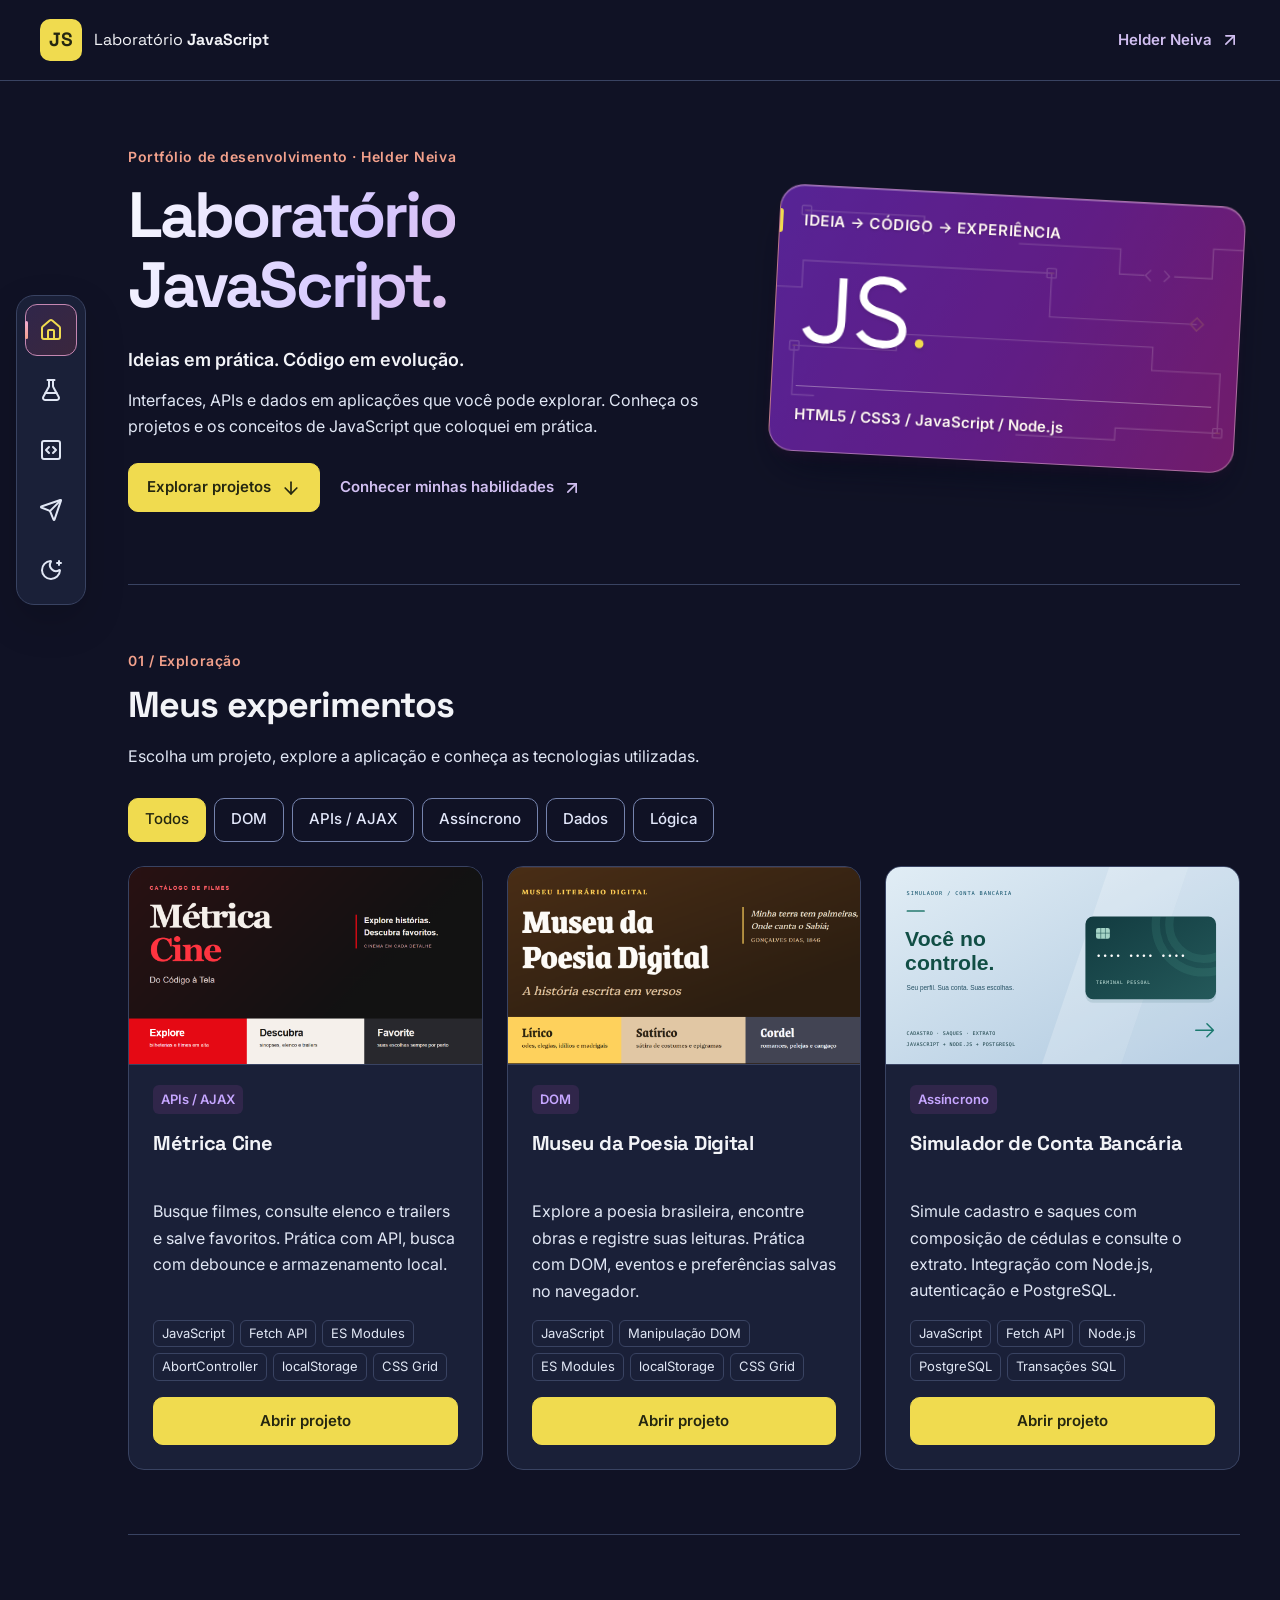
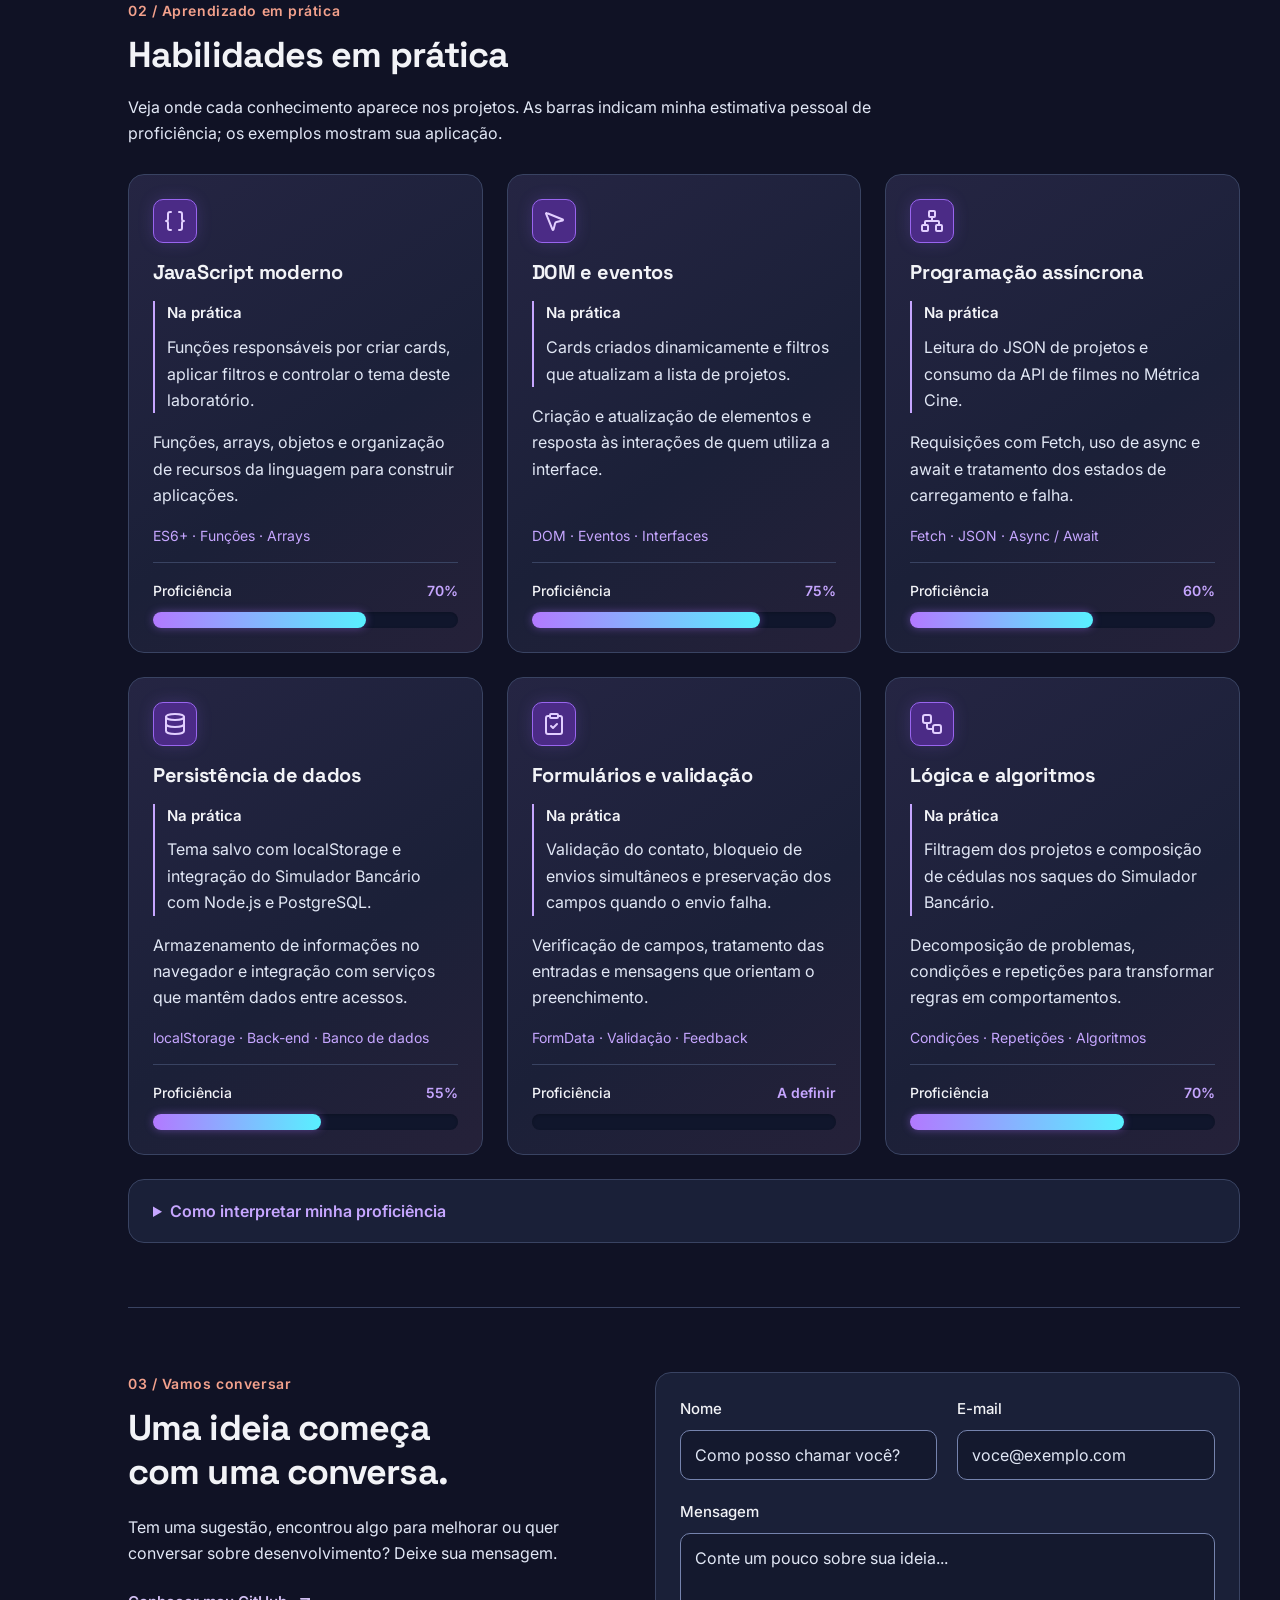
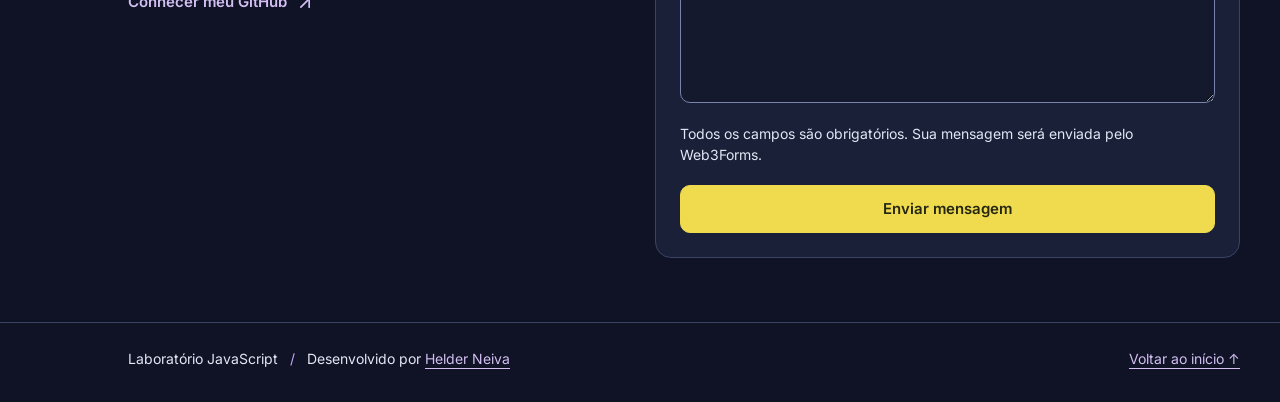
==== commit fa616909: "finishstyle" ====
--- a/index.html
+++ b/index.html
@@ -4,15 +4,11 @@
     <meta charset="UTF-8">
     <meta name="viewport" content="width=device-width, initial-scale=1.0">
     <meta name="description" content="Explore os projetos de Helder Neiva: experiências com JavaScript, interfaces interativas, APIs e integração com back-end.">
-
     <meta property="og:title" content="Laboratório JavaScript | Helder Neiva">
     <meta property="og:description" content="Ideias em prática. Explore meus projetos e experiências com JavaScript.">
     <meta property="og:type" content="website">
-
     <title>Laboratório JavaScript | Helder Neiva</title>
-
     <link rel="icon" href="favicon.ico" type="image/x-icon">
-
     <script>
         try {
             document.documentElement.classList.toggle('light-mode', localStorage.getItem('laboratorio-tema') === 'light');
@@ -20,13 +16,11 @@
             document.documentElement.classList.remove('light-mode');
         }
     </script>
-
     <link rel="stylesheet" href="estilos/principal.css">
-
     <script src="scripts/lucide.js" defer></script>
     <script src="scripts/script.js" type="module"></script>
+    <script src="scripts/efeitos.js" defer></script>
 </head>
-
 <body>
     <a class="pular-conteudo" href="#conteudo">Pular para o conteúdo</a>
 
@@ -36,50 +30,17 @@
                 <span class="marca-simbolo" aria-hidden="true">JS</span>
                 <span>Laboratório <strong>JavaScript</strong></span>
             </a>
-
-            <a class="autor" href="https://github.com/helderneiva" target="_blank" rel="noopener noreferrer">
-                Helder Neiva
-                <i data-lucide="arrow-up-right" aria-hidden="true"></i>
-            </a>
+            <a class="autor" href="https://github.com/helderneiva" target="_blank" rel="noopener noreferrer">Helder Neiva <i data-lucide="arrow-up-right" aria-hidden="true"></i></a>
         </div>
     </header>
 
     <nav id="menu" aria-label="Navegação principal">
         <ul>
-            <li>
-                <a href="#apresentacao" aria-label="Início">
-                    <i data-lucide="house" aria-hidden="true"></i>
-                    <span class="menu-rotulo">Início</span>
-                </a>
-            </li>
-
-            <li>
-                <a href="#painel-controle" aria-label="Projetos">
-                    <i data-lucide="flask-conical" aria-hidden="true"></i>
-                    <span class="menu-rotulo">Projetos</span>
-                </a>
-            </li>
-
-            <li>
-                <a href="#experiencia" aria-label="Habilidades em prática">
-                    <i data-lucide="square-code" aria-hidden="true"></i>
-                    <span class="menu-rotulo">Habilidades</span>
-                </a>
-            </li>
-
-            <li>
-                <a href="#contato" aria-label="Contato">
-                    <i data-lucide="send" aria-hidden="true"></i>
-                    <span class="menu-rotulo">Contato</span>
-                </a>
-            </li>
-
-            <li>
-                <button type="button" class="btn-tema" aria-label="Ativar tema claro">
-                    <i data-lucide="moon-star" aria-hidden="true"></i>
-                    <span class="menu-rotulo">Tema</span>
-                </button>
-            </li>
+            <li><a href="#apresentacao" class="ativo" aria-current="location" aria-label="Início"><i data-lucide="house" aria-hidden="true"></i><span class="menu-rotulo">Início</span></a></li>
+            <li><a href="#painel-controle" aria-label="Projetos"><i data-lucide="flask-conical" aria-hidden="true"></i><span class="menu-rotulo">Projetos</span></a></li>
+            <li><a href="#experiencia" aria-label="Habilidades em prática"><i data-lucide="square-code" aria-hidden="true"></i><span class="menu-rotulo">Habilidades</span></a></li>
+            <li><a href="#contato" aria-label="Contato"><i data-lucide="send" aria-hidden="true"></i><span class="menu-rotulo">Contato</span></a></li>
+            <li><button type="button" class="btn-tema" aria-label="Ativar tema claro"><i data-lucide="moon-star" aria-hidden="true"></i><span class="menu-rotulo">Tema</span></button></li>
         </ul>
     </nav>
 
@@ -87,48 +48,46 @@
         <section id="apresentacao" aria-labelledby="titulo-principal">
             <div class="apresentacao-texto">
                 <p class="sobretitulo">Portfólio de desenvolvimento · Helder Neiva</p>
-
-                <h1 id="titulo-principal">
-                    Laboratório<br>
-                    <span>JavaScript.</span>
-                </h1>
-
+                <h1 id="titulo-principal">Laboratório<br><span>JavaScript.</span></h1>
                 <p class="apresentacao-chamada">Ideias em prática. Código em evolução.</p>
-
-                <p class="apresentacao-descricao">Um espaço para explorar interfaces, trabalhar com dados e transformar desafios em aplicações. Cada projeto registra uma nova etapa do meu aprendizado em desenvolvimento web.</p>
-
+                <p class="apresentacao-descricao">Interfaces, APIs e dados em aplicações que você pode explorar. Conheça os projetos e os conceitos de JavaScript que coloquei em prática.</p>
                 <div class="apresentacao-acoes">
-                    <a class="botao-principal" href="#painel-controle">
-                        Explorar projetos
-                        <i data-lucide="arrow-down" aria-hidden="true"></i>
-                    </a>
-
-                    <a class="link-texto" href="#experiencia">
-                        Conhecer minhas habilidades
-                        <i data-lucide="arrow-up-right" aria-hidden="true"></i>
-                    </a>
+                    <a class="botao-principal" href="#painel-controle">Explorar projetos <i data-lucide="arrow-down" aria-hidden="true"></i></a>
+                    <a class="link-texto" href="#experiencia">Conhecer minhas habilidades <i data-lucide="arrow-up-right" aria-hidden="true"></i></a>
                 </div>
             </div>
 
-            <div class="assinatura-visual" aria-hidden="true">
-                <span class="assinatura-indice">IDEIA → CÓDIGO → EXPERIÊNCIA</span>
-
-                <span class="assinatura-js">JS<span>.</span></span>
-
-                <div class="assinatura-base">
-                    <span>HTML5 / CSS3 / JavaScript</span>
-                    <i data-lucide="braces"></i>
-                </div>
-            </div>
+            <button type="button" class="assinatura-cartao" id="cartao-js" aria-label="Mostrar verso do cartão JavaScript" aria-pressed="false" aria-describedby="cartao-frente">
+                <span class="cartao-rotor">
+                    <span class="assinatura-visual cartao-face cartao-frente" id="cartao-frente">
+                        <span class="assinatura-indice">IDEIA → CÓDIGO → EXPERIÊNCIA</span>
+                        <span class="assinatura-js" role="img" aria-label="JS.">
+                            <svg class="monograma-js" viewBox="0 0 148 100" aria-hidden="true" focusable="false">
+                                <path d="M49 13V62C49 78 42 85 29 85C19 85 12 80 8 72" fill="none" stroke="currentColor" stroke-width="9" stroke-linecap="butt"/>
+                                <path d="M119 24C113 16 105 13 96 13C82 13 73 21 73 32C73 43 83 48 96 51C111 55 120 59 120 71C120 81 111 87 98 87C86 87 76 82 70 74" fill="none" stroke="currentColor" stroke-width="9" stroke-linecap="butt"/>
+                                <circle class="monograma-ponto" cx="140" cy="84" r="5"/>
+                            </svg>
+                        </span>
+                        <span class="assinatura-base">HTML5 / CSS3 / JavaScript / Node.js</span>
+                    </span>
+
+                    <span class="assinatura-visual cartao-face cartao-verso" id="cartao-verso" aria-hidden="true" inert>
+                        <span class="verso-titulo">Problema <span class="verso-seta" aria-hidden="true">→</span> Código <span class="verso-seta" aria-hidden="true">→</span> Resolução</span>
+                        <span class="verso-percurso"><span><b>01 /</b> Entender</span><span><b>02 /</b> Desenvolver</span><span><b>03 /</b> Solucionar</span></span>
+                        <span class="verso-conteudo">
+                            <span class="verso-nota">Entender o problema. Desenvolver um caminho. Executar a solução.</span>
+                            <span class="verso-assinatura">Helder Neiva · Laboratório JavaScript</span>
+                        </span>
+                    </span>
+                </span>
+            </button>
         </section>
 
         <section id="painel-controle" class="lab" aria-labelledby="titulo-experimentos">
             <div class="secao-cabecalho">
                 <p class="sobretitulo">01 / Exploração</p>
-
                 <h2 id="titulo-experimentos">Meus experimentos</h2>
-
-                <p>Aplicações com identidades próprias e desafios diferentes. Abra um projeto para experimentar.</p>
+                <p>Escolha um projeto, explore a aplicação e conheça as tecnologias utilizadas.</p>
             </div>
 
             <div class="painel-barra-horizontal">
@@ -143,198 +102,105 @@
             </div>
 
             <div class="carrossel">
-                <button type="button" class="carrossel-btn" id="carrossel-anterior" aria-label="Projetos anteriores" aria-controls="grid-projetos">
-                    <i data-lucide="chevron-left" aria-hidden="true"></i>
-                </button>
-
+                <button type="button" class="carrossel-btn" id="carrossel-anterior" aria-label="Projetos anteriores" aria-controls="grid-projetos"><i data-lucide="chevron-left" aria-hidden="true"></i></button>
                 <div id="grid-projetos" class="grid-container" role="region" aria-label="Lista de projetos" aria-busy="true" tabindex="0">
                     <p class="mensagem-vazia">Carregando projetos...</p>
                 </div>
-
-                <button type="button" class="carrossel-btn" id="carrossel-proximo" aria-label="Próximos projetos" aria-controls="grid-projetos">
-                    <i data-lucide="chevron-right" aria-hidden="true"></i>
-                </button>
-            </div>
-
-            <noscript>
-                <p class="estado-erro">Ative o JavaScript para carregar os projetos, usar os filtros e enviar o formulário.</p>
-            </noscript>
+                <button type="button" class="carrossel-btn" id="carrossel-proximo" aria-label="Próximos projetos" aria-controls="grid-projetos"><i data-lucide="chevron-right" aria-hidden="true"></i></button>
+            </div>
+
+            <noscript><p class="estado-erro">Ative o JavaScript para carregar os projetos, usar os filtros e enviar o formulário.</p></noscript>
         </section>
 
         <section id="experiencia" class="experiencia-container" aria-labelledby="titulo-experiencia" aria-describedby="nota-habilidades">
             <div class="secao-cabecalho">
                 <p class="sobretitulo">02 / Aprendizado em prática</p>
-
                 <h2 id="titulo-experiencia">Habilidades em prática</h2>
-
-                <p id="nota-habilidades">Os conhecimentos que exercito nos projetos, com exemplos de aplicação. As barras representam minha autoavaliação pessoal, sem equivalência com testes ou certificações.</p>
+                <p id="nota-habilidades">Veja onde cada conhecimento aparece nos projetos. As barras indicam minha estimativa pessoal de proficiência; os exemplos mostram sua aplicação.</p>
             </div>
 
             <div class="habilidades-grid">
                 <article class="habilidade-card" aria-labelledby="habilidade-js">
-                    <span class="habilidade-icone" aria-hidden="true">
-                        <i data-lucide="braces"></i>
-                    </span>
-
-                    <h3 id="habilidade-js">JavaScript moderno</h3>
-
+                    <span class="habilidade-icone" aria-hidden="true"><i data-lucide="braces"></i></span>
+                    <h3 id="habilidade-js"><a class="habilidade-link" href="proficiencias.html#javascript-moderno">JavaScript moderno</a></h3>
+                    <p class="habilidade-exemplo"><strong>Na prática</strong>Funções responsáveis por criar cards, aplicar filtros e controlar o tema deste laboratório.</p>
                     <p class="habilidade-descricao">Funções, arrays, objetos e organização de recursos da linguagem para construir aplicações.</p>
-
-                    <p class="habilidade-exemplo"><strong>Na prática</strong>Funções responsáveis por criar cards, aplicar filtros e controlar o tema deste laboratório.</p>
-
                     <p class="habilidade-tecnologias">ES6+ · Funções · Arrays</p>
-
-                    <div class="habilidade-progresso">
-                        <div class="habilidade-medida">
-                            <span>Autoavaliação</span>
-                            <span>70%</span>
-                        </div>
-
-                        <meter class="habilidade-barra" min="0" max="100" value="70" aria-label="Autoavaliação em JavaScript moderno">70 de 100</meter>
+                    <div class="habilidade-progresso">
+                        <div class="habilidade-medida"><span>Proficiência</span><span>70%</span></div>
+                        <meter class="habilidade-barra" min="0" max="100" value="70" aria-label="Proficiência em JavaScript moderno">70 de 100</meter>
                     </div>
                 </article>
 
                 <article class="habilidade-card" aria-labelledby="habilidade-dom">
-                    <span class="habilidade-icone" aria-hidden="true">
-                        <i data-lucide="mouse-pointer-2"></i>
-                    </span>
-
-                    <h3 id="habilidade-dom">DOM e eventos</h3>
-
+                    <span class="habilidade-icone" aria-hidden="true"><i data-lucide="mouse-pointer-2"></i></span>
+                    <h3 id="habilidade-dom"><a class="habilidade-link" href="proficiencias.html#dom-eventos">DOM e eventos</a></h3>
+                    <p class="habilidade-exemplo"><strong>Na prática</strong>Cards criados dinamicamente e filtros que atualizam a lista de projetos.</p>
                     <p class="habilidade-descricao">Criação e atualização de elementos e resposta às interações de quem utiliza a interface.</p>
-
-                    <p class="habilidade-exemplo"><strong>Na prática</strong>Cards criados dinamicamente e filtros que atualizam a lista de projetos.</p>
-
                     <p class="habilidade-tecnologias">DOM · Eventos · Interfaces</p>
-
-                    <div class="habilidade-progresso">
-                        <div class="habilidade-medida">
-                            <span>Autoavaliação</span>
-                            <span>75%</span>
-                        </div>
-
-                        <meter class="habilidade-barra" min="0" max="100" value="75" aria-label="Autoavaliação em DOM e eventos">75 de 100</meter>
+                    <div class="habilidade-progresso">
+                        <div class="habilidade-medida"><span>Proficiência</span><span>75%</span></div>
+                        <meter class="habilidade-barra" min="0" max="100" value="75" aria-label="Proficiência em DOM e eventos">75 de 100</meter>
                     </div>
                 </article>
 
                 <article class="habilidade-card" aria-labelledby="habilidade-async">
-                    <span class="habilidade-icone" aria-hidden="true">
-                        <i data-lucide="network"></i>
-                    </span>
-
-                    <h3 id="habilidade-async">Programação assíncrona</h3>
-
+                    <span class="habilidade-icone" aria-hidden="true"><i data-lucide="network"></i></span>
+                    <h3 id="habilidade-async"><a class="habilidade-link" href="proficiencias.html#programacao-assincrona">Programação assíncrona</a></h3>
+                    <p class="habilidade-exemplo"><strong>Na prática</strong>Leitura do JSON de projetos e consumo da API de filmes no Métrica Cine.</p>
                     <p class="habilidade-descricao">Requisições com Fetch, uso de async e await e tratamento dos estados de carregamento e falha.</p>
-
-                    <p class="habilidade-exemplo"><strong>Na prática</strong>Leitura do JSON de projetos e consumo da API de filmes no Métrica Cine.</p>
-
                     <p class="habilidade-tecnologias">Fetch · JSON · Async / Await</p>
-
-                    <div class="habilidade-progresso">
-                        <div class="habilidade-medida">
-                            <span>Autoavaliação</span>
-                            <span>60%</span>
-                        </div>
-
-                        <meter class="habilidade-barra" min="0" max="100" value="60" aria-label="Autoavaliação em programação assíncrona">60 de 100</meter>
+                    <div class="habilidade-progresso">
+                        <div class="habilidade-medida"><span>Proficiência</span><span>60%</span></div>
+                        <meter class="habilidade-barra" min="0" max="100" value="60" aria-label="Proficiência em programação assíncrona">60 de 100</meter>
                     </div>
                 </article>
 
                 <article class="habilidade-card" aria-labelledby="habilidade-dados">
-                    <span class="habilidade-icone" aria-hidden="true">
-                        <i data-lucide="database"></i>
-                    </span>
-
-                    <h3 id="habilidade-dados">Persistência de dados</h3>
-
+                    <span class="habilidade-icone" aria-hidden="true"><i data-lucide="database"></i></span>
+                    <h3 id="habilidade-dados"><a class="habilidade-link" href="proficiencias.html#persistencia-dados">Persistência de dados</a></h3>
+                    <p class="habilidade-exemplo"><strong>Na prática</strong>Tema salvo com localStorage e integração do Simulador Bancário com Node.js e PostgreSQL.</p>
                     <p class="habilidade-descricao">Armazenamento de informações no navegador e integração com serviços que mantêm dados entre acessos.</p>
-
-                    <p class="habilidade-exemplo"><strong>Na prática</strong>Tema salvo com localStorage e integração do Simulador Bancário com Node.js e PostgreSQL.</p>
-
                     <p class="habilidade-tecnologias">localStorage · Back-end · Banco de dados</p>
-
-                    <div class="habilidade-progresso">
-                        <div class="habilidade-medida">
-                            <span>Autoavaliação</span>
-                            <span>55%</span>
-                        </div>
-
-                        <meter class="habilidade-barra" min="0" max="100" value="55" aria-label="Autoavaliação em persistência de dados">55 de 100</meter>
+                    <div class="habilidade-progresso">
+                        <div class="habilidade-medida"><span>Proficiência</span><span>55%</span></div>
+                        <meter class="habilidade-barra" min="0" max="100" value="55" aria-label="Proficiência em persistência de dados">55 de 100</meter>
                     </div>
                 </article>
 
                 <article class="habilidade-card" aria-labelledby="habilidade-formularios">
-                    <span class="habilidade-icone" aria-hidden="true">
-                        <i data-lucide="clipboard-check"></i>
-                    </span>
-
-                    <h3 id="habilidade-formularios">Formulários e validação</h3>
-
+                    <span class="habilidade-icone" aria-hidden="true"><i data-lucide="clipboard-check"></i></span>
+                    <h3 id="habilidade-formularios"><a class="habilidade-link" href="proficiencias.html#formularios-validacao">Formulários e validação</a></h3>
+                    <p class="habilidade-exemplo"><strong>Na prática</strong>Validação do contato, bloqueio de envios simultâneos e preservação dos campos quando o envio falha.</p>
                     <p class="habilidade-descricao">Verificação de campos, tratamento das entradas e mensagens que orientam o preenchimento.</p>
-
-                    <p class="habilidade-exemplo"><strong>Na prática</strong>Validação do contato, bloqueio de envios simultâneos e preservação dos campos quando o envio falha.</p>
-
                     <p class="habilidade-tecnologias">FormData · Validação · Feedback</p>
-
-                    <div class="habilidade-progresso">
-                        <div class="habilidade-medida">
-                            <span>Autoavaliação</span>
-                            <span>A definir</span>
-                        </div>
-
+                    <div class="habilidade-progresso">
+                        <div class="habilidade-medida"><span>Proficiência</span><span>A definir</span></div>
                         <div class="barra-progresso barra-pendente" aria-hidden="true"></div>
                     </div>
                 </article>
 
                 <article class="habilidade-card" aria-labelledby="habilidade-logica">
-                    <span class="habilidade-icone" aria-hidden="true">
-                        <i data-lucide="workflow"></i>
-                    </span>
-
-                    <h3 id="habilidade-logica">Lógica e algoritmos</h3>
-
+                    <span class="habilidade-icone" aria-hidden="true"><i data-lucide="workflow"></i></span>
+                    <h3 id="habilidade-logica"><a class="habilidade-link" href="proficiencias.html#logica-algoritmos">Lógica e algoritmos</a></h3>
+                    <p class="habilidade-exemplo"><strong>Na prática</strong>Filtragem dos projetos e composição de cédulas nos saques do Simulador Bancário.</p>
                     <p class="habilidade-descricao">Decomposição de problemas, condições e repetições para transformar regras em comportamentos.</p>
-
-                    <p class="habilidade-exemplo"><strong>Na prática</strong>Filtragem dos projetos e composição de cédulas nos saques do Simulador Bancário.</p>
-
                     <p class="habilidade-tecnologias">Condições · Repetições · Algoritmos</p>
-
-                    <div class="habilidade-progresso">
-                        <div class="habilidade-medida">
-                            <span>Autoavaliação</span>
-                            <span>70%</span>
-                        </div>
-
-                        <meter class="habilidade-barra" min="0" max="100" value="70" aria-label="Autoavaliação em lógica e algoritmos">70 de 100</meter>
+                    <div class="habilidade-progresso">
+                        <div class="habilidade-medida"><span>Proficiência</span><span>70%</span></div>
+                        <meter class="habilidade-barra" min="0" max="100" value="70" aria-label="Proficiência em lógica e algoritmos">70 de 100</meter>
                     </div>
                 </article>
             </div>
 
             <details class="niveis-legenda">
-                <summary>Como interpretar minha autoavaliação</summary>
-
-                <p>As porcentagens expressam minha percepção de progresso nos estudos. A escala abaixo descreve a autonomia; não existe conversão automática entre uma porcentagem e um nível.</p>
-
+                <summary>Como interpretar minha proficiência</summary>
+                <p>As porcentagens expressam minha estimativa pessoal de proficiência e não representam uma certificação. A escala abaixo descreve a autonomia; não existe conversão automática entre uma porcentagem e um nível.</p>
                 <dl class="niveis-lista">
-                    <div>
-                        <dt>Em aprendizado</dt>
-                        <dd>Estou conhecendo o conceito e praticando com orientação.</dd>
-                    </div>
-
-                    <div>
-                        <dt>Básico</dt>
-                        <dd>Consigo implementar situações simples, consultando exemplos.</dd>
-                    </div>
-
-                    <div>
-                        <dt>Intermediário</dt>
-                        <dd>Consigo combinar recursos, adaptar soluções e investigar erros.</dd>
-                    </div>
-
-                    <div>
-                        <dt>Avançado</dt>
-                        <dd>Consigo justificar escolhas, avaliar limitações e resolver situações complexas com autonomia.</dd>
-                    </div>
+                    <div><dt>Em aprendizado</dt><dd>Estou conhecendo o conceito e praticando com orientação.</dd></div>
+                    <div><dt>Básico</dt><dd>Consigo implementar situações simples, consultando exemplos.</dd></div>
+                    <div><dt>Intermediário</dt><dd>Consigo combinar recursos, adaptar soluções e investigar erros.</dd></div>
+                    <div><dt>Avançado</dt><dd>Consigo justificar escolhas, avaliar limitações e resolver situações complexas com autonomia.</dd></div>
                 </dl>
             </details>
         </section>
@@ -342,67 +208,38 @@
         <section id="contato" aria-labelledby="titulo-contato">
             <div class="contato-apresentacao">
                 <p class="sobretitulo">03 / Vamos conversar</p>
-
-                <h2 id="titulo-contato">
-                    Uma ideia começa<br>
-                    com uma conversa.
-                </h2>
-
+                <h2 id="titulo-contato">Uma ideia começa<br>com uma conversa.</h2>
                 <p>Tem uma sugestão, encontrou algo para melhorar ou quer conversar sobre desenvolvimento? Deixe sua mensagem.</p>
-
-                <a class="link-texto" href="https://github.com/helderneiva" target="_blank" rel="noopener noreferrer">
-                    Conhecer meu GitHub
-                    <i data-lucide="arrow-up-right" aria-hidden="true"></i>
-                </a>
+                <a class="link-texto" href="https://github.com/helderneiva" target="_blank" rel="noopener noreferrer">Conhecer meu GitHub <i data-lucide="arrow-up-right" aria-hidden="true"></i></a>
             </div>
 
             <div class="formulario-bloco">
                 <form id="form-contato" aria-labelledby="titulo-contato" aria-describedby="aviso-contato">
                     <div class="input-grupo campo-nome">
                         <label for="nome">Nome</label>
-
                         <input type="text" id="nome" name="nome" maxlength="100" autocomplete="name" required placeholder="Como posso chamar você?">
                     </div>
-
                     <div class="input-grupo campo-email">
                         <label for="email">E-mail</label>
-
                         <input type="email" id="email" name="email" maxlength="254" autocomplete="email" required placeholder="voce@exemplo.com">
                     </div>
-
                     <div class="input-grupo campo-mensagem">
                         <label for="mensagem">Mensagem</label>
-
                         <textarea id="mensagem" name="mensagem" maxlength="5000" rows="6" required placeholder="Conte um pouco sobre sua ideia..."></textarea>
                     </div>
-
                     <input type="checkbox" name="botcheck" hidden tabindex="-1" autocomplete="off" aria-label="Deixe este campo desmarcado">
-
-                    <p id="aviso-contato" class="aviso-contato">Todos os campos são obrigatórios. O envio utiliza o serviço Web3Forms.</p>
-
+                    <p id="aviso-contato" class="aviso-contato">Todos os campos são obrigatórios. Sua mensagem será enviada pelo Web3Forms.</p>
                     <button type="submit" class="btn-enviar">Enviar mensagem</button>
                 </form>
             </div>
         </section>
     </main>
 
-    <footer>
-        <p>
-            Laboratório JavaScript
-            <span aria-hidden="true">/</span>
-            Desenvolvido por
-            <a href="https://github.com/helderneiva" target="_blank" rel="noopener noreferrer">Helder Neiva</a>
-        </p>
-
-        <a href="#apresentacao">Voltar ao início ↑</a>
-    </footer>
+    <footer><p>Laboratório JavaScript <span aria-hidden="true">/</span> Desenvolvido por <a href="https://github.com/helderneiva" target="_blank" rel="noopener noreferrer">Helder Neiva</a></p><a href="#apresentacao">Voltar ao início ↑</a></footer>
 
     <dialog id="modal" aria-label="Informações do laboratório">
         <div class="modal-conteudo">
-            <button id="btn-fechar-modal" class="modal-fechar" type="button" aria-label="Fechar janela">
-                <i data-lucide="x" aria-hidden="true"></i>
-            </button>
-
+            <button id="btn-fechar-modal" class="modal-fechar" type="button" aria-label="Fechar janela"><i data-lucide="x" aria-hidden="true"></i></button>
             <div id="modal-corpo"></div>
         </div>
     </dialog>
--- a/estilos/principal.css
+++ b/estilos/principal.css
@@ -1,7 +1,6 @@
 @charset "UTF-8";
 
 /* Fontes locais */
-
 @font-face {
     font-family: 'Space Grotesk Local';
     src: url('../fontes/SpaceGrotesk-VariableFont_wght.ttf') format('truetype');
@@ -11,14 +10,6 @@
 }
 
 @font-face {
-    font-family: 'Syne Local';
-    src: url('../fontes/Syne-VariableFont_wght.ttf') format('truetype');
-    font-weight: 400 800;
-    font-style: normal;
-    font-display: swap;
-}
-
-@font-face {
     font-family: 'Inter Local';
     src: url('../fontes/Inter-VariableFont_opsz,wght.ttf') format('truetype');
     font-weight: 100 900;
@@ -26,89 +17,98 @@
     font-display: swap;
 }
 
-/* Modo escuro */
-
+/* Paleta e critérios comuns */
 :root {
-    --font-titulos: 'Space Grotesk Local', 'Syne Local', sans-serif;
+    --font-titulos: 'Space Grotesk Local', sans-serif;
     --font-textos: 'Inter Local', sans-serif;
-
     --fundo-principal: #101225;
     --fundo-card: #1a2038;
     --fundo-elevado: #252c48;
     --fundo-campo: #14192e;
     --fundo-hover: #303958;
-
     --borda: #394362;
     --borda-forte: #7583ad;
-
-    --texto: #f4f5ff;
-    --texto-inverso: #211e0e;
-    --texto-secundario: #bcc5df;
+    --texto: #f2f3f7;
+    --texto-secundario: #e1e7f5;
     --texto-botao-filtro: #e2e7fa;
-
     --destaque: #f0db4f;
-    --destaque-inverso: #211e0e;
-    --destaque-hover: #f8e983;
-    --destaque-suave: #39351e;
-
-    --apoio: #baa5ff;
+    --destaque-inverso: #252710;
+    --destaque-hover: #f8e879;
+    --apoio: #c6a6ff;
     --apoio-suave: #30264a;
-    --link: #a8c3ff;
+    --link: #d1bff1;
+    --rosa: #f2acd3;
+    --coral: #f3a18c;
+    --realce-borda: #c587b2;
+    --interacao-fundo: linear-gradient(135deg, #30264a, #3b273d);
+    --icone-hover: linear-gradient(135deg, #4b2b86, #71386e);
     --foco: #f0db4f;
-
     --sombra: 0 16px 40px #00000026;
-    --overlay: #080b1ccc;
+    --overlay: #080b1cdd;
     --duracao: 180ms;
-
+    --neon-inicio: #b279ff;
+    --neon-fim: #58f0ff;
+    --neon-trilho: #10162c;
+    --icone-fundo: #4b2b86;
+    --icone-borda: #9965ef;
+    --icone-cor: #e2cfff;
+    --icone-sombra: #9b63ff30;
+    --habilidade-fundo: linear-gradient(145deg, #252543 0%, #1b2038 58%, #252139 100%);
+    --titulo-realce: #f8faff;
+    --lilas-realce: #ceb7f3;
+    --neon-brilho: #a76aff70;
     color-scheme: dark;
 }
 
-/* Modo claro */
-
 :root.light-mode {
-    --fundo-principal: #f2f3fb;
+    --fundo-principal: #f2f3f9;
     --fundo-card: #ffffff;
-    --fundo-elevado: #e6e9f7;
-    --fundo-campo: #eaeef8;
-    --fundo-hover: #e0e5f5;
-
-    --borda: #cfd6e9;
+    --fundo-elevado: #e6e9f5;
+    --fundo-campo: #f5f6fb;
+    --fundo-hover: #e8e8f5;
+    --borda: #cfd6e5;
     --borda-forte: #7784a5;
-
     --texto: #202642;
-    --texto-inverso: #211e0e;
-    --texto-secundario: #53617f;
+    --texto-secundario: #48536d;
     --texto-botao-filtro: #414e70;
-
-    --destaque: #f0db4f;
-    --destaque-inverso: #211e0e;
-    --destaque-hover: #e2c936;
-    --destaque-suave: #faf3c5;
-
-    --apoio: #6941b7;
-    --apoio-suave: #ece4fb;
-    --link: #3159aa;
-    --foco: #6941b7;
-
+    --destaque-hover: #f8e879;
+    --apoio: #6941a4;
+    --apoio-suave: #ece4f7;
+    --link: #633c98;
+    --rosa: #8c3269;
+    --coral: #963f2b;
+    --realce-borda: #a15887;
+    --interacao-fundo: linear-gradient(135deg, #ece4f7, #f7e4ed);
+    --icone-hover: linear-gradient(135deg, #e1d1ff, #f0d5e5);
+    --foco: #6941a4;
     --sombra: 0 16px 40px #2026420f;
-    --overlay: #151b35a6;
-
+    --overlay: #151b35b8;
+    --neon-inicio: #794eb2;
+    --neon-fim: #247e99;
+    --neon-trilho: #e1e5f0;
+    --icone-fundo: #e1d1ff;
+    --icone-borda: #ae86e5;
+    --icone-cor: #6121ac;
+    --icone-sombra: #8245ce20;
+    --habilidade-fundo: linear-gradient(145deg, #eee7fa 0%, #f8f9ff 58%, #e8edf8 100%);
+    --titulo-realce: #202642;
+    --lilas-realce: #7145a6;
+    --neon-brilho: #794eb220;
     color-scheme: light;
 }
 
-/* Base e acessibilidade */
-
+/* Base */
 * {
     box-sizing: border-box;
 }
 
-body, h1, h2, h3, p, ul {
+body, h1, h2, h3, p, ul, dl, dd {
     margin: 0;
 }
 
 html {
     scroll-behavior: smooth;
-    scroll-padding-top: 108px;
+    scroll-padding-top: 112px;
 }
 
 body {
@@ -131,8 +131,17 @@
     font: inherit;
 }
 
-button, a, input, textarea {
+button, a {
+    touch-action: manipulation;
     -webkit-tap-highlight-color: transparent;
+}
+
+button {
+    cursor: pointer;
+}
+
+button:disabled {
+    cursor: default;
 }
 
 a {
@@ -140,20 +149,8 @@
     text-underline-offset: 4px;
 }
 
-button {
-    cursor: pointer;
-}
-
-button:disabled {
-    cursor: default;
-}
-
-button, a {
-    touch-action: manipulation;
-}
-
 :focus-visible {
-    outline: 3px solid var(--foco);
+    outline: 2px solid var(--foco);
     outline-offset: 4px;
 }
 
@@ -171,29 +168,31 @@
 h1, h2, h3 {
     font-family: var(--font-titulos);
     font-weight: 700;
-    line-height: 1.15;
+    line-height: 1.2;
     overflow-wrap: anywhere;
+    text-wrap: balance;
 }
 
 h2 {
     font-size: 2.25em;
-    letter-spacing: -0.6px;
+    letter-spacing: -0.025em;
 }
 
 h3 {
     font-size: 1.25em;
-    letter-spacing: -0.2px;
+    line-height: 1.3;
+    letter-spacing: -0.015em;
 }
 
 .pular-conteudo {
     position: fixed;
+    top: 12px;
     left: 16px;
-    top: 12px;
     z-index: 1100;
     padding: 12px 18px;
+    border-radius: 8px;
     background: var(--destaque);
     color: var(--destaque-inverso);
-    border-radius: 8px;
     transform: translateY(-180%);
 }
 
@@ -202,24 +201,23 @@
 }
 
 /* Cabeçalho */
-
 .cabecalho {
     position: sticky;
     top: 0;
     z-index: 20;
+    border-bottom: 1px solid var(--borda);
     background: var(--fundo-principal);
-    border-bottom: 1px solid var(--borda);
 }
 
 .cabecalho-interno {
+    display: flex;
+    align-items: center;
+    justify-content: space-between;
+    gap: 24px;
     max-width: 1440px;
     min-height: 80px;
     margin: 0 auto;
     padding: 12px 40px;
-    display: flex;
-    align-items: center;
-    justify-content: space-between;
-    gap: 24px;
 }
 
 .marca {
@@ -227,13 +225,9 @@
     align-items: center;
     gap: 12px;
     color: var(--texto);
-    text-decoration: none;
     font-family: var(--font-titulos);
     line-height: 1.3;
-}
-
-.marca strong {
-    font-weight: 700;
+    text-decoration: none;
 }
 
 .marca-simbolo {
@@ -241,141 +235,140 @@
     place-items: center;
     width: 42px;
     height: 42px;
-    flex: none;
     border-radius: 10px;
     background: var(--destaque);
     color: var(--destaque-inverso);
     font-size: 1.2em;
     font-weight: 700;
-}
-
-.autor {
+    flex: none;
+}
+
+.autor, .link-texto {
     display: inline-flex;
     align-items: center;
-    gap: 6px;
-    color: var(--texto-secundario);
-    font-size: 0.875em;
+    gap: 8px;
+    font-size: 0.9375em;
+    font-weight: 600;
     text-decoration: none;
 }
 
-.autor:hover {
-    color: var(--apoio);
-}
-
-/* Navegação lateral */
-
+.autor:hover, .link-texto:hover, footer a:hover {
+    color: var(--rosa);
+    text-decoration: underline;
+}
+
+/* Navegação */
 nav#menu {
     position: fixed;
     top: 50%;
     left: 16px;
-    transform: translateY(-50%);
     z-index: 30;
     padding: 8px;
     border: 1px solid var(--borda);
     border-radius: 18px;
     background: var(--fundo-card);
     box-shadow: var(--sombra);
+    transform: translateY(-50%);
 }
 
 nav#menu ul {
     display: flex;
     flex-direction: column;
-    gap: 6px;
+    gap: 8px;
     padding: 0;
     list-style: none;
 }
 
 nav#menu a, nav#menu button {
+    position: relative;
     display: flex;
     align-items: center;
     justify-content: center;
-    width: 48px;
-    height: 48px;
-    position: relative;
-    border: 0;
+    width: 52px;
+    height: 52px;
+    padding: 0;
+    border: 1px solid transparent;
     border-radius: 12px;
+    background: transparent;
     color: var(--texto-secundario);
-    background: transparent;
     text-decoration: none;
-    transition: background-color var(--duracao), color var(--duracao);
-}
-
-nav#menu a:hover,
-nav#menu button:hover,
-nav#menu a:focus-visible,
-nav#menu button:focus-visible {
-    background: var(--apoio-suave);
-    color: var(--apoio);
+    transition: transform 200ms ease, background-color 200ms ease, color 200ms ease, border-color 200ms ease;
+}
+
+nav#menu a svg, nav#menu button svg {
+    width: 24px;
+    height: 24px;
+}
+
+nav#menu a.ativo {
+    border-color: var(--realce-borda);
+    background: var(--interacao-fundo);
+    color: var(--destaque);
+}
+
+nav#menu a:hover, nav#menu button:hover,
+nav#menu a:focus-visible, nav#menu button:focus-visible {
+    border-color: var(--rosa);
+    background: var(--interacao-fundo);
+    color: var(--rosa);
+    transform: translateX(4px);
 }
 
 .menu-rotulo {
     position: absolute;
-    left: 60px;
-    padding: 6px 12px;
+    padding: 8px 12px;
     border: 1px solid var(--borda);
     border-radius: 8px;
     background: var(--fundo-card);
-    color: var(--texto);
-    font-size: 0.8125em;
+    font-size: 0.875em;
+    font-weight: 500;
     white-space: nowrap;
-    opacity: 0;
     pointer-events: none;
 }
 
-nav#menu a:hover .menu-rotulo,
-nav#menu button:hover .menu-rotulo,
-nav#menu a:focus-visible .menu-rotulo,
-nav#menu button:focus-visible .menu-rotulo {
-    opacity: 1;
-}
-
 /* Estrutura e apresentação */
-
 main {
     max-width: 1440px;
-    padding: 0 40px 0 112px;
     margin: 0 auto;
+    padding: 0 40px 0 128px;
 }
 
 main > section {
-    padding: 72px 0;
+    padding: 64px 0;
     border-bottom: 1px solid var(--borda);
 }
 
 .sobretitulo {
-    margin-bottom: 16px;
-    color: var(--apoio);
-    font-size: 0.8125em;
+    margin-bottom: 12px;
+    color: var(--coral);
+    font-size: 0.875em;
     font-weight: 600;
-    letter-spacing: 1px;
+    letter-spacing: 0.04em;
 }
 
 #apresentacao {
     display: grid;
-    grid-template-columns: minmax(0, 1.5fr) minmax(260px, 1fr);
+    grid-template-columns: minmax(0, 1.3fr) minmax(300px, 1fr);
     align-items: center;
-    gap: 48px;
-    padding: 76px 0 80px;
+    gap: 40px;
+    padding: 64px 0 72px;
 }
 
 #apresentacao h1 {
-    font-size: 4.5em;
-    letter-spacing: -2px;
-}
-
-#apresentacao h1 span {
-    color: var(--apoio);
+    font-size: 4em;
+    line-height: 1.1;
+    letter-spacing: -0.045em;
 }
 
 .apresentacao-chamada {
     margin-top: 24px;
-    font-size: 1.25em;
-    font-weight: 500;
+    font-size: 1.125em;
+    font-weight: 600;
 }
 
 .apresentacao-descricao {
-    max-width: 640px;
-    margin-top: 14px;
+    max-width: 600px;
+    margin-top: 12px;
     color: var(--texto-secundario);
 }
 
@@ -384,169 +377,112 @@
     align-items: center;
     flex-wrap: wrap;
     gap: 20px;
-    margin-top: 30px;
-}
-
-.botao-principal, .btn-enviar {
+    margin-top: 24px;
+}
+
+.secao-cabecalho {
+    max-width: 760px;
+    margin-bottom: 28px;
+}
+
+.secao-cabecalho h2 {
+    margin-bottom: 16px;
+}
+
+.secao-cabecalho > p:last-child {
+    color: var(--texto-secundario);
+}
+
+.botao-principal, .btn-enviar, .card-link {
     display: inline-flex;
+    align-items: center;
     justify-content: center;
-    align-items: center;
-    gap: 12px;
+    gap: 10px;
     min-height: 48px;
-    padding: 12px 20px;
+    padding: 12px 18px;
     border: 1px solid var(--destaque);
     border-radius: 10px;
     background: var(--destaque);
     color: var(--destaque-inverso);
     font-size: 0.9375em;
     font-weight: 600;
+    line-height: 1.5;
+    text-align: center;
     text-decoration: none;
     transition: background-color var(--duracao), border-color var(--duracao);
 }
 
-.botao-principal:hover,
-.btn-enviar:hover:not(:disabled) {
+.botao-principal:hover, .btn-enviar:hover:not(:disabled), .card-link:hover {
+    border-color: var(--destaque-hover);
     background: var(--destaque-hover);
-    border-color: var(--destaque-hover);
-}
-
-.link-texto {
-    display: inline-flex;
-    align-items: center;
-    gap: 8px;
-    font-size: 0.9375em;
-    font-weight: 500;
-    text-decoration: none;
-}
-
-.link-texto:hover {
-    text-decoration: underline;
-}
-
-.assinatura-visual {
-    min-width: 0;
-    padding: 24px;
-    border: 1px solid var(--borda);
-    border-radius: 24px;
-    background: linear-gradient(145deg, var(--fundo-elevado), var(--fundo-card) 60%, var(--apoio-suave));
-    transform: rotate(3deg);
-}
-
-.assinatura-indice {
-    display: block;
-    color: var(--texto-secundario);
-    font-size: 0.6875em;
-    letter-spacing: 1px;
-}
-
-.assinatura-js {
-    display: block;
-    padding: 24px 0;
-    font-family: var(--font-titulos);
-    font-size: 7em;
-    font-weight: 700;
-    line-height: 1.15;
-    letter-spacing: -6px;
-}
-
-.assinatura-js > span {
-    color: var(--destaque);
-}
-
-.assinatura-base {
-    display: flex;
-    justify-content: space-between;
-    align-items: center;
-    gap: 12px;
-    padding-top: 16px;
-    border-top: 1px solid var(--borda);
-    color: var(--texto-secundario);
-    font-size: 0.75em;
-}
-
-.secao-cabecalho {
-    max-width: 720px;
-    margin-bottom: 28px;
-}
-
-.secao-cabecalho h2 {
-    margin-bottom: 14px;
-}
-
-.secao-cabecalho > p:last-child {
-    color: var(--texto-secundario);
-}
-
-/* Filtros e cards dinâmicos */
-
-.painel-barra-horizontal {
-    margin-bottom: 24px;
-}
-
+}
+
+/* Filtros e projetos */
 .filtros {
     display: flex;
     flex-wrap: wrap;
     gap: 8px;
+    margin-bottom: 24px;
 }
 
 .btn-filtro {
     min-height: 44px;
-    padding: 9px 16px;
+    padding: 8px 16px;
     border: 1px solid var(--borda-forte);
     border-radius: 10px;
     background: transparent;
     color: var(--texto-botao-filtro);
-    font-size: 0.875em;
+    font-size: 0.9375em;
     font-weight: 500;
-    transition: background-color var(--duracao), color var(--duracao), border-color var(--duracao);
+    transition: background-color var(--duracao), border-color var(--duracao);
 }
 
 .btn-filtro:hover {
+    border-color: var(--rosa);
     background: var(--fundo-hover);
 }
 
 .btn-filtro.active {
+    border-color: var(--destaque);
     background: var(--destaque);
-    border-color: var(--destaque);
     color: var(--destaque-inverso);
 }
 
 .grid-container {
     display: grid;
-    grid-template-columns: repeat(auto-fill, minmax(min(280px, 100%), 1fr));
+    grid-template-columns: repeat(auto-fit, minmax(min(100%, 320px), 1fr));
     gap: 24px;
-    width: 100%;
+    min-width: 0;
 }
 
 .card-projeto {
     display: flex;
     flex-direction: column;
     gap: 16px;
+    width: 100%;
+    max-width: 560px;
     min-width: 0;
-    padding: 20px;
+    padding: 24px;
+    overflow: hidden;
     border: 1px solid var(--borda);
-    border-radius: 18px;
+    border-radius: 16px;
     background: var(--fundo-card);
-    transition: transform var(--duracao), border-color var(--duracao), box-shadow var(--duracao);
-}
-
-.card-projeto:hover,
-.card-projeto:focus-within {
-    border-color: var(--borda-forte);
+    justify-self: center;
+    transition: border-color var(--duracao), box-shadow var(--duracao);
+}
+
+.card-projeto:hover, .card-projeto:focus-within {
+    border-color: var(--realce-borda);
     box-shadow: var(--sombra);
 }
 
-.card-projeto:hover {
-    transform: translateY(-4px);
-}
-
 .card-imagem {
+    position: relative;
     aspect-ratio: 16 / 9;
-    margin: -20px -20px 4px;
+    margin: -24px -24px 4px;
     overflow: hidden;
-    border-radius: 17px 17px 0 0;
     border-bottom: 1px solid var(--borda);
-    background: var(--fundo-campo);
+    background: var(--fundo-elevado);
 }
 
 .card-imagem img {
@@ -556,37 +492,34 @@
     object-fit: cover;
 }
 
-.card-imagem.sem-imagem {
+.card-imagem.sem-imagem::after {
+    content: "{ }";
+    position: absolute;
+    inset: 0;
     display: grid;
     place-items: center;
-    background: var(--apoio-suave);
-}
-
-.card-imagem.sem-imagem::after {
-    content: '</>';
-    font-family: var(--font-titulos);
+    color: var(--apoio);
     font-size: 2.5em;
-    color: var(--apoio);
 }
 
 .card-tag {
     align-self: flex-start;
-    padding: 4px 9px;
+    padding: 4px 8px;
     border-radius: 6px;
     background: var(--apoio-suave);
     color: var(--apoio);
-    font-size: 0.75em;
+    font-size: 0.8125em;
     font-weight: 600;
 }
 
 .card-projeto h3 {
-    font-size: 1.375em;
-    line-height: 1.3;
+    min-height: 52px;
 }
 
 .card-projeto p {
     color: var(--texto-secundario);
-    font-size: 0.9375em;
+    font-size: 1em;
+    line-height: 1.65;
     overflow-wrap: anywhere;
 }
 
@@ -594,6 +527,7 @@
     display: flex;
     flex-wrap: wrap;
     gap: 6px;
+    margin-top: auto;
     padding: 0;
     list-style: none;
 }
@@ -603,100 +537,79 @@
     border: 1px solid var(--borda);
     border-radius: 6px;
     color: var(--texto-secundario);
-    font-size: 0.75em;
-}
-
-.card-link {
-    display: inline-flex;
-    align-items: center;
-    justify-content: center;
-    min-height: 44px;
-    padding: 10px 14px;
-    border: 1px solid var(--borda-forte);
-    border-radius: 9px;
+    font-size: 0.8125em;
+    line-height: 1.5;
+}
+
+.card-projeto > .card-link {
+    width: 100%;
+}
+
+.card-projeto > .card-link:not(:last-child) {
+    border-color: var(--borda-forte);
     background: var(--fundo-elevado);
     color: var(--texto);
-    font-size: 0.875em;
-    font-weight: 600;
-    line-height: 1.5;
-    text-align: center;
-    text-decoration: none;
-    transition: background-color var(--duracao), color var(--duracao), border-color var(--duracao);
-}
-
-.card-projeto > a.card-link {
-    margin-top: auto;
-}
-
-.card-link:hover {
-    background: var(--destaque);
-    border-color: var(--destaque);
-    color: var(--destaque-inverso);
-}
-
-/* Carrossel */
+}
 
 .carrossel {
-    display: flex;
-    align-items: center;
-    gap: 12px;
-}
-
-.carrossel .grid-container {
-    flex: 1;
+    display: grid;
+    grid-template-columns: minmax(0, 1fr) auto auto;
+    gap: 16px;
     min-width: 0;
+}
+
+.carrossel > .grid-container {
+    grid-column: 1 / -1;
+    grid-row: 1;
 }
 
 .carrossel-btn {
     display: none;
 }
 
+.modo-carrossel .grid-container {
+    display: flex;
+    gap: 24px;
+    overflow-x: auto;
+    padding: 4px 2px 20px;
+    scroll-snap-type: x proximity;
+}
+
+.modo-carrossel .card-projeto {
+    flex: 0 0 min(380px, 88%);
+    scroll-snap-align: start;
+}
+
 .modo-carrossel .carrossel-btn {
+    grid-column: 3;
+    grid-row: 2;
     display: grid;
     place-items: center;
-    flex: none;
-    width: 44px;
-    height: 44px;
-    padding: 0;
+    width: 40px;
+    height: 40px;
     border: 1px solid var(--borda-forte);
-    border-radius: 50%;
+    border-radius: 10px;
     background: var(--fundo-card);
     color: var(--texto);
 }
 
-.modo-carrossel .carrossel-btn:hover:not(:disabled) {
-    background: var(--apoio-suave);
-    color: var(--apoio);
-}
-
-.modo-carrossel .carrossel-btn:disabled {
+.modo-carrossel #carrossel-anterior {
+    grid-column: 2;
+}
+
+.carrossel-btn:disabled {
     opacity: 0.4;
 }
 
-.modo-carrossel .grid-container {
-    display: flex;
-    gap: 24px;
-    overflow-x: auto;
-    scroll-snap-type: x mandatory;
-    padding: 8px 4px 20px;
-    scrollbar-width: thin;
-}
-
-.modo-carrossel .card-projeto {
-    flex: 0 0 min(340px, 85%);
-    scroll-snap-align: start;
-}
-
-/* Habilidades em prática */
-
+/* Habilidades e links para a página futura de proficiências */
 .habilidades-grid {
     display: grid;
     grid-template-columns: repeat(3, minmax(0, 1fr));
-    gap: 20px;
-    align-items: stretch;
+    gap: 24px;
 }
 
 .habilidade-card {
+    position: relative;
     display: flex;
     flex-direction: column;
     gap: 16px;
@@ -704,7 +617,41 @@
     padding: 24px;
     border: 1px solid var(--borda);
     border-radius: 16px;
-    background: var(--fundo-card);
+    background: var(--habilidade-fundo);
+    transition: border-color 200ms ease, box-shadow 200ms ease;
+}
+
+.habilidade-link {
+    color: inherit;
+    text-decoration: none;
+}
+
+.habilidade-link::after {
+    content: "";
+    position: absolute;
+    inset: 0;
+    z-index: 1;
+    border-radius: 16px;
+}
+
+.habilidade-link:focus-visible {
+    outline: none;
+}
+
+.habilidade-link:focus-visible::after {
+    outline: 2px solid var(--foco);
+    outline-offset: 4px;
+}
+
+.habilidade-card:hover, .habilidade-card:focus-within {
+    border-color: var(--realce-borda);
+    box-shadow: 0 8px 24px #100b2826;
+}
+
+.habilidade-card:hover .habilidade-link, .habilidade-card:focus-within .habilidade-link {
+    text-decoration: underline;
+    text-decoration-color: var(--rosa);
+    text-underline-offset: 5px;
 }
 
 .habilidade-icone {
@@ -712,48 +659,49 @@
     place-items: center;
     width: 44px;
     height: 44px;
-    border-radius: 12px;
-    background: var(--apoio-suave);
-    color: var(--apoio);
+    border: 1px solid var(--icone-borda);
+    border-radius: 10px;
+    background: var(--icone-fundo);
+    color: var(--icone-cor);
+    box-shadow: 0 0 16px var(--icone-sombra);
+}
+
+.habilidade-card:hover .habilidade-icone, .habilidade-card:focus-within .habilidade-icone {
+    border-color: var(--realce-borda);
+    background: var(--icone-hover);
 }
 
 .habilidade-icone svg {
     width: 24px;
     height: 24px;
-}
-
-.habilidade-card h3 {
-    font-size: 1.25em;
-    line-height: 1.3;
-}
-
-.habilidade-descricao {
+    stroke-width: 2;
+}
+
+.habilidade-descricao, .habilidade-exemplo {
     color: var(--texto-secundario);
-    font-size: 0.9375em;
+    font-size: 1em;
+    line-height: 1.65;
 }
 
 .habilidade-exemplo {
-    padding-left: 14px;
+    padding-left: 12px;
     border-left: 2px solid var(--apoio);
-    color: var(--texto-secundario);
-    font-size: 0.875em;
 }
 
 .habilidade-exemplo strong {
     display: block;
-    margin-bottom: 6px;
+    margin-bottom: 8px;
     color: var(--texto);
+    font-size: 0.9375em;
     font-weight: 600;
 }
 
 .habilidade-tecnologias {
     margin-top: auto;
     color: var(--apoio);
-    font-size: 0.75em;
-    overflow-wrap: anywhere;
-}
-
-/* Barras de autoavaliação */
+    font-size: 0.875em;
+    line-height: 1.5;
+}
 
 .habilidade-progresso {
     padding-top: 16px;
@@ -762,109 +710,118 @@
 
 .habilidade-medida {
     display: flex;
+    flex-wrap: wrap;
     justify-content: space-between;
-    flex-wrap: wrap;
     gap: 8px;
     margin-bottom: 10px;
     color: var(--texto-secundario);
-    font-size: 0.8125em;
+    font-size: 0.875em;
+}
+
+.habilidade-medida > span:first-child {
+    color: var(--texto);
+    font-weight: 500;
 }
 
 .habilidade-medida > span:last-child {
     color: var(--apoio);
     font-weight: 600;
-    font-variant-numeric: tabular-nums;
-}
-
-.habilidade-barra, .barra-pendente {
+}
+
+.habilidade-barra, .barra-pendente, .barra-neon {
     display: block;
     width: 100%;
-    height: 12px;
+    height: 16px;
+    border: 0;
+    border-radius: 12px;
+    background: var(--neon-trilho);
+    box-shadow: inset 0 1px 3px #00000033;
+}
+
+.habilidade-barra::-webkit-meter-bar {
+    border: 0;
+    background: var(--neon-trilho);
+}
+
+.habilidade-barra::-webkit-meter-optimum-value {
+    background: linear-gradient(90deg, var(--neon-inicio), var(--neon-fim));
+}
+
+.habilidade-barra::-moz-meter-bar {
+    background: linear-gradient(90deg, var(--neon-inicio), var(--neon-fim));
+}
+
+.barra-neon {
+    position: relative;
+}
+
+.barra-neon-preenchimento {
+    display: block;
+    width: 0;
+    max-width: 100%;
+    height: 100%;
+    border-radius: inherit;
+    background: linear-gradient(90deg, var(--neon-inicio), var(--neon-fim));
+    box-shadow: 0 0 8px var(--neon-brilho);
+}
+
+.barra-neon > .habilidade-barra {
+    position: absolute;
+    width: 1px;
+    height: 1px;
+    margin: -1px;
     overflow: hidden;
-    border: 0;
-    border-radius: 20px;
-    background: var(--fundo-campo);
-}
-
-.habilidade-barra {
-    appearance: none;
-    -webkit-appearance: none;
-}
-
-.habilidade-barra::-webkit-meter-bar {
-    height: 12px;
-    border: 0;
-    border-radius: 20px;
-    background: var(--fundo-campo);
-    box-shadow: none;
-}
-
-.habilidade-barra::-webkit-meter-optimum-value {
-    border-radius: 20px;
-    background: linear-gradient(90deg, var(--apoio), var(--link));
-}
-
-.habilidade-barra::-moz-meter-bar {
-    border-radius: 20px;
-    background: linear-gradient(90deg, var(--apoio), var(--link));
-}
-
-/* Legenda dos níveis */
+    clip-path: inset(50%);
+}
 
 .niveis-legenda {
     margin-top: 24px;
-    padding: 0 20px;
+    padding: 0 24px;
     border: 1px solid var(--borda);
-    border-radius: 12px;
+    border-radius: 16px;
     background: var(--fundo-card);
 }
 
 .niveis-legenda summary {
     padding: 18px 0;
-    color: var(--link);
-    font-size: 0.9375em;
-    font-weight: 500;
+    color: var(--apoio);
+    font-size: 1em;
+    font-weight: 600;
     cursor: pointer;
 }
 
+.niveis-legenda summary:hover {
+    color: var(--coral);
+}
+
 .niveis-legenda > p {
-    padding: 0 0 20px;
+    padding-bottom: 20px;
     color: var(--texto-secundario);
-    font-size: 0.875em;
 }
 
 .niveis-lista {
     display: grid;
     grid-template-columns: repeat(2, minmax(0, 1fr));
-    gap: 20px;
-    margin: 0;
-    padding: 0 0 22px;
-}
-
-.niveis-lista > div {
-    min-width: 0;
+    gap: 24px;
+    padding-bottom: 24px;
 }
 
 .niveis-lista dt {
-    margin-bottom: 6px;
+    margin-bottom: 8px;
     color: var(--texto);
-    font-size: 0.875em;
     font-weight: 600;
 }
 
 .niveis-lista dd {
-    margin: 0;
     color: var(--texto-secundario);
-    font-size: 0.875em;
 }
 
 /* Contato */
-
 #contato {
     display: grid;
     grid-template-columns: minmax(0, 0.9fr) minmax(0, 1.1fr);
+    align-items: start;
     gap: 48px;
-    align-items: start;
     border-bottom: 0;
 }
 
@@ -882,9 +839,9 @@
 }
 
 .formulario-bloco {
-    padding: 28px;
+    padding: 24px;
     border: 1px solid var(--borda);
-    border-radius: 18px;
+    border-radius: 16px;
     background: var(--fundo-card);
 }
 
@@ -906,8 +863,7 @@
 }
 
 .input-grupo label {
-    color: var(--texto);
-    font-size: 0.875em;
+    font-size: 0.9375em;
     font-weight: 500;
 }
 
@@ -916,22 +872,16 @@
     min-height: 48px;
     padding: 12px 14px;
     border: 1px solid var(--borda-forte);
-    border-radius: 9px;
+    border-radius: 10px;
     background: var(--fundo-campo);
     color: var(--texto);
     font-size: 1em;
     line-height: 1.5;
 }
 
-.input-grupo input::placeholder,
-.input-grupo textarea::placeholder {
+.input-grupo input::placeholder, .input-grupo textarea::placeholder {
     color: var(--texto-secundario);
     opacity: 1;
-}
-
-.input-grupo input:focus,
-.input-grupo textarea:focus {
-    border-color: var(--foco);
 }
 
 .input-grupo textarea {
@@ -941,7 +891,8 @@
 
 .aviso-contato {
     color: var(--texto-secundario);
-    font-size: 0.8125em;
+    font-size: 0.875em;
+    line-height: 1.5;
 }
 
 .btn-enviar:disabled {
@@ -949,20 +900,18 @@
     cursor: wait;
 }
 
-/* Rodapé */
-
 footer {
     display: flex;
+    justify-content: space-between;
     align-items: center;
-    justify-content: space-between;
     flex-wrap: wrap;
     gap: 16px;
     max-width: 1440px;
     margin: 0 auto;
-    padding: 24px 40px 32px 112px;
+    padding: 24px 40px 32px 128px;
     border-top: 1px solid var(--borda);
     color: var(--texto-secundario);
-    font-size: 0.8125em;
+    font-size: 0.875em;
 }
 
 footer p span {
@@ -970,54 +919,53 @@
     color: var(--apoio);
 }
 
-footer a {
-    color: var(--link);
-}
-
-/* Janela interna e mensagens */
-
+/* Modal: aproveita a área disponível sem escalar os projetos */
 dialog#modal {
     width: fit-content;
     max-width: 100%;
     max-height: 100dvh;
     margin: auto;
     padding: 0;
+    overflow: visible;
     border: 0;
     background: transparent;
     color: var(--texto);
-    overflow: visible;
 }
 
 dialog#modal::backdrop {
     background: var(--overlay);
-    backdrop-filter: blur(6px);
 }
 
 .modal-conteudo {
+    position: relative;
     display: flex;
     flex-direction: column;
-    position: relative;
     width: min(92vw, 520px);
     max-height: 92dvh;
     padding: 24px;
+    overflow: hidden;
     border: 1px solid var(--borda);
-    border-radius: 18px;
+    border-radius: 16px;
     background: var(--fundo-card);
     box-shadow: var(--sombra);
-    overflow: hidden;
 }
 
 .modal-conteudo.modal-largo {
-    width: min(96vw, 1280px);
-    height: min(94dvh, 960px);
+    width: calc(100vw - 24px);
+    max-width: 1600px;
+    height: calc(100dvh - 24px);
+    max-height: calc(100dvh - 24px);
+    padding: 12px;
+    border-radius: 12px;
 }
 
 .modal-fechar {
-    display: grid;
-    place-items: center;
     position: absolute;
     top: 12px;
     right: 12px;
+    z-index: 1;
+    display: grid;
+    place-items: center;
     width: 44px;
     height: 44px;
     padding: 0;
@@ -1025,27 +973,21 @@
     border-radius: 10px;
     background: var(--fundo-elevado);
     color: var(--texto);
-    z-index: 1;
-}
-
-.modal-fechar:hover {
-    background: var(--apoio-suave);
-    color: var(--apoio);
 }
 
 #modal-corpo {
     display: flex;
     flex-direction: column;
-    gap: 18px;
     flex: 1;
+    gap: 16px;
     min-height: 0;
+    padding: 4px;
     overflow-y: auto;
-    padding: 4px;
 }
 
 #modal-corpo h2 {
     min-height: 40px;
-    padding-right: 54px;
+    padding-right: 52px;
     font-size: 1.5em;
     line-height: 1.4;
 }
@@ -1055,14 +997,30 @@
 }
 
 .modal-largo #modal-corpo {
+    gap: 10px;
+    padding: 0;
     overflow: hidden;
 }
 
+.modal-largo #modal-corpo h2 {
+    min-height: 36px;
+    padding: 2px 52px 2px 4px;
+    font-size: 1.125em;
+    line-height: 1.5;
+}
+
+.modal-largo .modal-fechar {
+    top: 8px;
+    right: 8px;
+    width: 36px;
+    height: 36px;
+}
+
 .modal-largo #modal-corpo > div {
     display: flex;
     flex-direction: column;
-    gap: 12px;
     flex: 1;
+    gap: 8px;
     min-height: 0;
 }
 
@@ -1077,17 +1035,20 @@
 
 .modal-iframe + .card-link {
     flex: none;
-}
-
-/* Estados da lista de projetos */
+    min-height: 36px;
+    padding: 6px 12px;
+    border-color: var(--borda-forte);
+    background: var(--fundo-elevado);
+    color: var(--texto);
+    font-size: 0.875em;
+}
 
 .mensagem-vazia {
     padding: 20px 0;
     color: var(--texto-secundario);
 }
 
-.grid-container > .mensagem-vazia,
-.grid-container > .estado-erro {
+.grid-container > .mensagem-vazia, .grid-container > .estado-erro {
     grid-column: 1 / -1;
 }
 
@@ -1096,74 +1057,86 @@
     flex-direction: column;
     align-items: flex-start;
     gap: 16px;
-    padding: 20px;
+    padding: 24px;
     border: 1px solid var(--borda);
-    border-left: 4px solid var(--apoio);
+    border-left: 3px solid var(--apoio);
     border-radius: 12px;
     background: var(--fundo-card);
-    color: var(--texto);
-}
-
-.modo-carrossel .grid-container > .mensagem-vazia,
-.modo-carrossel .grid-container > .estado-erro {
+}
+
+.modo-carrossel .mensagem-vazia, .modo-carrossel .estado-erro {
     flex: 1 0 100%;
 }
 
-/* Telas intermediárias */
-
-@media (max-width: 1200px) {
-    #apresentacao h1 {
-        font-size: 3.5em;
-    }
-
-    .assinatura-js {
-        font-size: 6em;
+/* Proporções da frente do cartão */
+.assinatura-visual {
+    min-width: 0;
+    padding: 24px;
+    border: 1px solid var(--borda);
+    border-radius: 24px;
+}
+
+.assinatura-indice {
+    display: block;
+}
+
+.assinatura-js {
+    display: flex;
+    align-items: center;
+    height: 153.6px;
+    padding: 24px 0;
+}
+
+.assinatura-base {
+    display: flex;
+    align-items: center;
+    justify-content: space-between;
+    gap: 12px;
+    padding-top: 16px;
+    border-top: 1px solid var(--borda);
+}
+
+/* Responsividade */
+@media (max-width: 1100px) {
+    .habilidades-grid {
+        grid-template-columns: repeat(2, minmax(0, 1fr));
+    }
+
+    #contato {
+        grid-template-columns: 1fr;
+        gap: 32px;
     }
 }
 
 @media (max-width: 1100px) {
     #apresentacao {
-        gap: 28px;
-    }
-
-    .habilidades-grid {
-        grid-template-columns: repeat(2, minmax(0, 1fr));
-    }
-
-    #contato {
         grid-template-columns: 1fr;
-        gap: 28px;
-    }
-
-    .contato-apresentacao > p:not(.sobretitulo) {
-        max-width: 680px;
-    }
-}
-
-/* Celulares e tablets */
+        gap: 40px;
+    }
+
+    .assinatura-cartao {
+        max-width: 440px;
+        justify-self: start;
+    }
+}
 
 @media (max-width: 768px) {
-    html {
-        scroll-padding-top: 92px;
+    h2 {
+        font-size: 2em;
     }
 
     .cabecalho-interno {
         min-height: 72px;
+        gap: 16px;
         padding: 12px 20px;
-        gap: 12px;
     }
 
     .marca {
         font-size: 0.875em;
-        gap: 10px;
-    }
-
-    .marca > span:last-child {
-        max-width: 150px;
     }
 
     .autor {
-        display: none;
+        font-size: 0.8125em;
     }
 
     main {
@@ -1174,35 +1147,401 @@
         padding: 48px 0;
     }
 
-    h2 {
-        font-size: 1.875em;
-    }
-
     #apresentacao {
+        padding: 48px 0;
+    }
+
+    #apresentacao h1 {
+        font-size: 3em;
+    }
+
+    .habilidades-grid {
         grid-template-columns: 1fr;
-        padding: 48px 0;
-        gap: 36px;
-    }
-
+    }
+
+    .niveis-lista, #form-contato {
+        grid-template-columns: 1fr;
+    }
+
+    .assinatura-visual {
+        padding: 20px;
+    }
+
+    .assinatura-js {
+        height: 128px;
+        padding: 20px 0;
+    }
+
+    .formulario-bloco, .habilidade-card {
+        padding: 20px;
+    }
+
+    footer {
+        padding: 24px 20px 32px;
+    }
+
+    .modal-conteudo.modal-largo {
+        width: calc(100vw - 12px);
+        height: calc(100dvh - 12px);
+        max-height: calc(100dvh - 12px);
+        padding: 10px;
+    }
+}
+
+@media (max-width: 420px) {
     #apresentacao h1 {
-        font-size: 3.25em;
-        letter-spacing: -1px;
-    }
-
-    .apresentacao-chamada {
-        font-size: 1.125em;
-    }
-
-    .assinatura-visual {
-        width: 100%;
+        font-size: 2.5em;
+    }
+
+    .autor {
+        gap: 4px;
+    }
+
+    .marca {
+        gap: 8px;
+    }
+
+    .marca-simbolo {
+        width: 36px;
+        height: 36px;
+    }
+}
+
+/* Identidade do cartão e gradiente do H1 */
+:root {
+    --duracao-gradiente-h1: 10s;
+    --h1-gradiente: linear-gradient(115deg, #f8faff 5%, #d6c8ff 35%, #e8b1d4 68%, #f3b19c 100%);
+    --cartao-gradiente: linear-gradient(115deg, #7533d4 0%, #8528b9 30%, #ac267a 65%, #cf544c 100%);
+    --cartao-velatura: linear-gradient(#00000047, #00000047);
+    --cartao-titulo: #ffffff;
+    --cartao-corpo: #fff8f2;
+    --cartao-acento: #f0db4f;
+    --cartao-borda: #efbfd680;
+    --cartao-divisoria: #fff8f259;
+    --cartao-sombra: 0 24px 40px -14px #030719b3, 0 8px 18px -10px #b12b7852, inset 0 1px 0 #ffffff40;
+    --cartao-texto-sombra: 0 1px 3px #260b364d;
+    --cartao-desenho: url("data:image/svg+xml,%3Csvg%20xmlns%3D%22http%3A%2F%2Fwww.w3.org%2F2000%2Fsvg%22%20viewBox%3D%220%200%20500%20280%22%20fill%3D%22none%22%3E%3Cg%20stroke%3D%22%23FFF8F2%22%20stroke-width%3D%221.5%22%3E%3Cpath%20d%3D%22M28%2024H155V43M0%20107H27V78H295V125H454M258%2048H368V75H395M427%2075H468V43H500M22%20170H132V152H408V177H482V241H372V254H265M22%20170V223H46%22%2F%3E%3Crect%20x%3D%2223%22%20y%3D%2219%22%20width%3D%2210%22%20height%3D%2210%22%20rx%3D%221%22%2F%3E%3Crect%20x%3D%2217%22%20y%3D%22165%22%20width%3D%2210%22%20height%3D%2210%22%20rx%3D%221%22%2F%3E%3Crect%20x%3D%22290%22%20y%3D%2273%22%20width%3D%2210%22%20height%3D%2210%22%20rx%3D%221%22%2F%3E%3Crect%20x%3D%22477%22%20y%3D%22236%22%20width%3D%2210%22%20height%3D%2210%22%20rx%3D%221%22%2F%3E%3Cpath%20d%3D%22M402%2069L396%2075L402%2081M416%2069L422%2075L416%2081%22%2F%3E%3C%2Fg%3E%3Cg%20stroke%3D%22%23F0DB4F%22%20stroke-width%3D%221.6%22%3E%3Cpath%20d%3D%22M447%20125L454%20118L461%20125L454%20132Z%22%2F%3E%3Cpath%20d%3D%22M26%2024H31M20%20170H25M293%2078H298M480%20241H485%22%2F%3E%3C%2Fg%3E%3C%2Fsvg%3E");
+}
+
+:root.light-mode {
+    --h1-gradiente: linear-gradient(115deg, #202642 5%, #59408b 35%, #8c3269 68%, #963f2b 100%);
+    --cartao-sombra: 0 24px 40px -14px #26304d66, 0 8px 18px -10px #b12b783d, inset 0 1px 0 #ffffff40;
+}
+
+/* Somente as cores do título se movimentam. */
+#apresentacao h1 {
+    width: fit-content;
+    max-width: 100%;
+    color: var(--titulo-realce);
+    text-shadow: none;
+}
+
+#apresentacao h1 span {
+    color: inherit;
+    text-shadow: none;
+}
+
+@supports ((background-clip: text) or (-webkit-background-clip: text)) {
+    #apresentacao h1 {
+        background-image: var(--h1-gradiente);
+        background-clip: text;
+        -webkit-background-clip: text;
+        color: transparent;
+        -webkit-text-fill-color: transparent;
+        background-size: 220% 220%;
+        background-position: 0% 50%;
+        animation: percurso-gradiente var(--duracao-gradiente-h1) ease-in-out infinite alternate;
+    }
+}
+
+@keyframes percurso-gradiente {
+    from { background-position: 0% 50%; }
+    to { background-position: 100% 50%; }
+}
+
+/* Legendas do menu: entrada mais lenta que a resposta dos ícones. */
+nav#menu .menu-rotulo {
+    left: calc(100% + 24px);
+    top: 50%;
+    color: var(--titulo-realce);
+    opacity: 0;
+    visibility: hidden;
+    transform: translate(-6px, -50%);
+    transition: opacity 200ms ease, transform 200ms ease, visibility 0s linear 200ms;
+}
+
+nav#menu a:hover .menu-rotulo,
+nav#menu button:hover .menu-rotulo,
+nav#menu a:focus-visible .menu-rotulo,
+nav#menu button:focus-visible .menu-rotulo {
+    opacity: 1;
+    visibility: visible;
+    transform: translate(0, -50%);
+    transition: opacity 450ms ease 250ms, transform 450ms ease 250ms, visibility 0s linear 250ms;
+}
+
+nav#menu a.ativo::before {
+    content: "";
+    position: absolute;
+    left: -1px;
+    width: 3px;
+    height: 18px;
+    border-radius: 4px;
+    background: linear-gradient(var(--rosa), var(--coral));
+}
+
+/* A inclinação fica no suporte; somente o rotor vira. */
+.assinatura-cartao {
+    display: block;
+    width: 100%;
+    min-width: 0;
+    padding: 0;
+    border: 0;
+    border-radius: 24px;
+    background: transparent;
+    color: var(--cartao-titulo);
+    font: inherit;
+    text-align: left;
+    cursor: pointer;
+    perspective: 1200px;
+    container-type: inline-size;
+    transform: rotateZ(3deg);
+    -webkit-tap-highlight-color: transparent;
+}
+
+.assinatura-cartao:focus-visible {
+    outline: 2px solid var(--rosa);
+    outline-offset: 8px;
+}
+
+.cartao-rotor {
+    position: relative;
+    display: block;
+    transform-style: preserve-3d;
+    transform: rotateY(0deg);
+    transition: transform 850ms cubic-bezier(0.22, 0.68, 0.2, 1);
+}
+
+.assinatura-cartao.esta-virado .cartao-rotor {
+    transform: rotateY(180deg);
+}
+
+.assinatura-cartao .cartao-face {
+    position: relative;
+    display: block;
+    width: 100%;
+    min-width: 0;
+    overflow: hidden;
+    border-color: var(--cartao-borda);
+    background-color: #7533d4;
+    background-image: var(--cartao-velatura), var(--cartao-gradiente);
+    background-size: 100% 100%, 220% 220%;
+    background-position: 0% 50%;
+    backface-visibility: hidden;
+    -webkit-backface-visibility: hidden;
+    box-shadow: var(--cartao-sombra);
+    animation: percurso-gradiente calc(var(--duracao-gradiente-h1) / 2) ease-in-out infinite alternate;
+    transition: border-color 220ms ease, box-shadow 220ms ease;
+}
+
+/* Circuito vetorial discreto por toda a superfície. */
+.assinatura-cartao .cartao-face::before {
+    content: "";
+    position: absolute;
+    inset: 0;
+    z-index: 0;
+    background: var(--cartao-desenho) center / 100% 100% no-repeat;
+    opacity: 0.16;
+    pointer-events: none;
+}
+
+.assinatura-cartao .cartao-verso::before {
+    opacity: 0.12;
+}
+
+.cartao-face > span {
+    position: relative;
+    z-index: 1;
+}
+
+.assinatura-cartao .cartao-face::after {
+    content: "";
+    position: absolute;
+    top: 24px;
+    left: 0;
+    width: 3px;
+    height: 24px;
+    border-radius: 0 3px 3px 0;
+    background: var(--cartao-acento);
+    pointer-events: none;
+}
+
+.assinatura-cartao .assinatura-indice {
+    color: var(--cartao-corpo);
+    font-size: 0.9375em;
+    font-weight: 600;
+    line-height: 1.5;
+    letter-spacing: 0.035em;
+    text-shadow: var(--cartao-texto-sombra);
+}
+
+/* Monograma local: curvas suaves e terminais retos. */
+.assinatura-cartao .assinatura-js {
+    display: flex;
+    color: var(--cartao-titulo);
+}
+
+.assinatura-js .monograma-js {
+    display: block;
+    width: 128px;
+    height: 88px;
+    max-width: 100%;
+    overflow: visible;
+    filter: drop-shadow(0 2px 2px #260b362e);
+}
+
+.monograma-ponto {
+    fill: var(--cartao-acento);
+}
+
+.assinatura-cartao .assinatura-base {
+    border-top-color: var(--cartao-divisoria);
+    color: var(--cartao-corpo);
+    font-size: 0.9375em;
+    font-weight: 600;
+    line-height: 1.6;
+    text-shadow: var(--cartao-texto-sombra);
+}
+
+/* Verso: mesmas dimensões e mesma inclinação da frente. */
+.assinatura-cartao .cartao-verso {
+    position: absolute;
+    inset: 0;
+    display: flex;
+    flex-direction: column;
+    justify-content: space-between;
+    gap: 8px;
+    height: 100%;
+    color: var(--cartao-titulo);
+    transform: rotateY(180deg);
+}
+
+.verso-titulo {
+    display: block;
+    color: var(--cartao-titulo);
+    font-family: var(--font-titulos);
+    font-size: 1em;
+    font-size: clamp(1em, 4.2cqw, 1.1875em);
+    font-weight: 700;
+    line-height: 1.4;
+    letter-spacing: -0.035em;
+    white-space: nowrap;
+    text-shadow: var(--cartao-texto-sombra);
+}
+
+.verso-seta {
+    color: var(--cartao-titulo);
+    font-weight: 500;
+}
+
+.verso-percurso {
+    display: grid;
+    grid-template-columns: repeat(3, minmax(0, 1fr));
+    gap: 10px;
+    color: var(--cartao-titulo);
+    font-size: 0.9375em;
+    font-weight: 600;
+    line-height: 1.5;
+    overflow-wrap: anywhere;
+    text-shadow: var(--cartao-texto-sombra);
+}
+
+.verso-percurso > span {
+    padding-top: 8px;
+    border-top: 1px solid var(--cartao-divisoria);
+}
+
+.verso-percurso b {
+    display: block;
+    margin-bottom: 4px;
+    color: var(--cartao-corpo);
+    font-size: 0.9375em;
+    font-weight: 600;
+}
+
+.verso-conteudo {
+    display: grid;
+    grid-template-columns: minmax(0, 1fr);
+    gap: 10px;
+}
+
+.verso-nota {
+    color: var(--cartao-corpo);
+    font-size: 1em;
+    font-weight: 500;
+    line-height: 1.6;
+    text-shadow: var(--cartao-texto-sombra);
+}
+
+.verso-assinatura {
+    display: block;
+    padding-top: 8px;
+    border-top: 1px solid var(--cartao-divisoria);
+    color: var(--cartao-corpo);
+    font-size: 0.875em;
+    font-weight: 500;
+    line-height: 1.5;
+    text-shadow: var(--cartao-texto-sombra);
+}
+
+@media (hover: hover) {
+    .assinatura-cartao:hover .cartao-face {
+        border-color: #fff8f2b3;
+        box-shadow: 0 28px 44px -14px #030719b3, 0 10px 22px -12px #b12b7852, inset 0 1px 0 #ffffff40;
+    }
+}
+
+@media (max-width: 768px) {
+    .assinatura-cartao {
         max-width: 380px;
         justify-self: center;
-        transform: none;
-    }
-
-    .assinatura-js {
-        padding: 16px 0;
-        font-size: 5em;
+        transform: rotateZ(2deg);
+    }
+
+    .assinatura-js .monograma-js {
+        width: 108px;
+        height: 74px;
+    }
+
+    .verso-nota {
+        line-height: 1.5;
+    }
+}
+
+@media (max-width: 420px) {
+    .assinatura-cartao .cartao-face {
+        padding: 16px;
+    }
+
+    .verso-titulo {
+        font-size: 0.9375em;
+    }
+
+    .verso-percurso {
+        font-family: var(--font-titulos);
+        font-size: 0.8125em;
+        letter-spacing: -0.02em;
+    }
+
+    .verso-nota {
+        font-size: 0.875em;
+    }
+}
+
+/* Menu inferior em telas pequenas ou com pouca altura. */
+@media (max-width: 768px), (max-height: 520px) {
+    body {
+        padding-bottom: 96px;
     }
 
     nav#menu {
@@ -1211,13 +1550,11 @@
         bottom: calc(12px + env(safe-area-inset-bottom));
         left: 50%;
         transform: translateX(-50%);
-        padding: 6px;
-        max-width: calc(100% - 24px);
     }
 
     nav#menu ul {
         flex-direction: row;
-        gap: 4px;
+        gap: 6px;
     }
 
     nav#menu a, nav#menu button {
@@ -1225,100 +1562,105 @@
         height: 44px;
     }
 
-    .menu-rotulo {
+    nav#menu a svg, nav#menu button svg {
+        width: 20px;
+        height: 20px;
+    }
+
+    nav#menu a:hover, nav#menu button:hover,
+    nav#menu a:focus-visible, nav#menu button:focus-visible {
+        transform: translateY(-3px);
+    }
+
+    nav#menu .menu-rotulo {
+        top: auto;
+        bottom: calc(100% + 16px);
+        left: 50%;
+        transform: translate(-50%, 6px);
+    }
+
+    nav#menu a:hover .menu-rotulo,
+    nav#menu button:hover .menu-rotulo,
+    nav#menu a:focus-visible .menu-rotulo,
+    nav#menu button:focus-visible .menu-rotulo {
+        transform: translate(-50%, 0);
+    }
+
+    nav#menu a.ativo::before {
+        top: -1px;
+        left: 50%;
+        width: 18px;
+        height: 3px;
+        transform: translateX(-50%);
+    }
+}
+
+@media (min-width: 769px) and (max-height: 520px) {
+    main { padding-left: 40px; }
+    footer { padding-left: 40px; }
+}
+
+@media (prefers-reduced-motion: reduce) {
+    html { scroll-behavior: auto; }
+
+    #apresentacao h1,
+    .assinatura-cartao .cartao-face {
+        animation: none;
+        background-position: 50% 50%;
+    }
+
+    .cartao-rotor,
+    .assinatura-cartao .cartao-face,
+    nav#menu a, nav#menu button,
+    nav#menu .menu-rotulo,
+    nav#menu a:hover .menu-rotulo,
+    nav#menu button:hover .menu-rotulo,
+    nav#menu a:focus-visible .menu-rotulo,
+    nav#menu button:focus-visible .menu-rotulo {
+        transition: none;
+    }
+
+    nav#menu a:hover, nav#menu button:hover,
+    nav#menu a:focus-visible, nav#menu button:focus-visible {
+        transform: none;
+    }
+}
+
+@media (forced-colors: active) {
+    #apresentacao h1,
+    #apresentacao h1 span {
+        background-image: none;
+        color: CanvasText;
+        -webkit-text-fill-color: CanvasText;
+    }
+
+    .assinatura-cartao .cartao-face {
+        background: Canvas;
+        color: CanvasText;
+        border-color: CanvasText;
+        box-shadow: none;
+        --cartao-titulo: CanvasText;
+        --cartao-corpo: CanvasText;
+        --cartao-acento: Highlight;
+        --cartao-divisoria: CanvasText;
+        --cartao-texto-sombra: none;
+    }
+
+    .assinatura-cartao .cartao-face::before,
+    .assinatura-cartao .cartao-face::after {
         display: none;
     }
 
-    .formulario-bloco, .habilidade-card {
-        padding: 22px;
-    }
-
-    .habilidades-grid, .niveis-lista {
-        grid-template-columns: 1fr;
-    }
-
-    #form-contato {
-        grid-template-columns: 1fr;
-    }
-
-    .modo-carrossel .carrossel-btn {
-        display: none;
-    }
-
-    .modal-conteudo {
-        padding: 18px;
-    }
-
-    .modal-conteudo.modal-largo {
-        width: 96vw;
-        height: 94dvh;
-    }
-
-    #modal-corpo h2 {
-        font-size: 1.25em;
-    }
-
-    footer {
-        padding: 24px 20px 112px;
-        padding-bottom: calc(112px + env(safe-area-inset-bottom));
-    }
-}
-
-/* Celulares estreitos */
-
-@media (max-width: 480px) {
-    #apresentacao h1 {
-        font-size: 2.5em;
-    }
-
-    h2 {
-        font-size: 1.75em;
-    }
-
-    .apresentacao-acoes {
-        flex-direction: column;
-        align-items: flex-start;
-    }
-
-    .botao-principal {
-        width: 100%;
-    }
-
-    .assinatura-visual {
-        padding: 20px;
-    }
-
-    .assinatura-indice {
-        font-size: 0.625em;
-        letter-spacing: 0.5px;
-    }
-
-    .btn-filtro {
-        padding: 9px 12px;
-    }
-
-    .formulario-bloco, .habilidade-card {
-        padding: 20px;
-    }
-
-    .contato-apresentacao h2 br {
-        display: none;
-    }
-}
-
-/* Movimento reduzido */
-
-@media (prefers-reduced-motion: reduce) {
-    html {
-        scroll-behavior: auto;
-    }
-
-    *, *::before, *::after {
-        transition: none !important;
-        animation: none !important;
-    }
-
-    .card-projeto:hover {
-        transform: none;
+    .monograma-js { filter: none; }
+
+    .barra-neon {
+        border: 1px solid CanvasText;
+        background: Canvas;
+    }
+
+    .barra-neon-preenchimento {
+        background: Highlight;
+        box-shadow: none;
+        forced-color-adjust: none;
     }
 }
